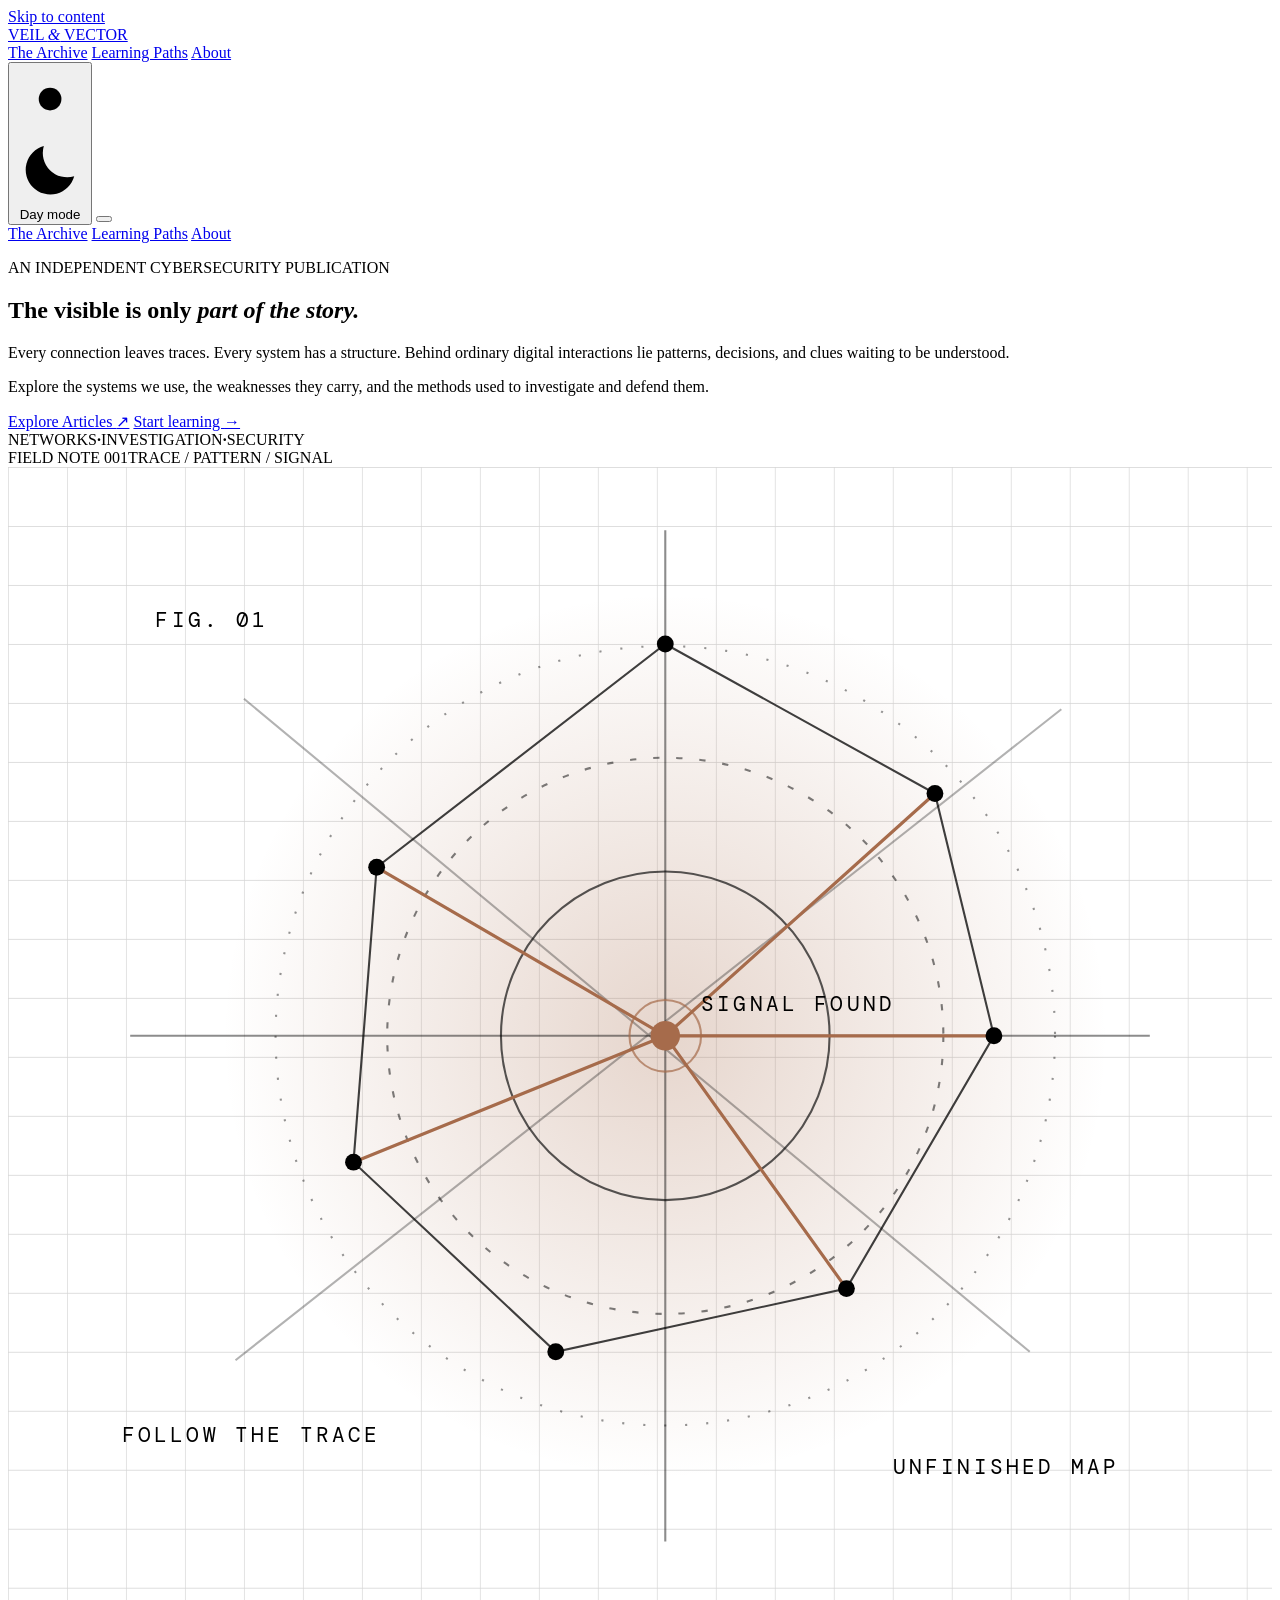
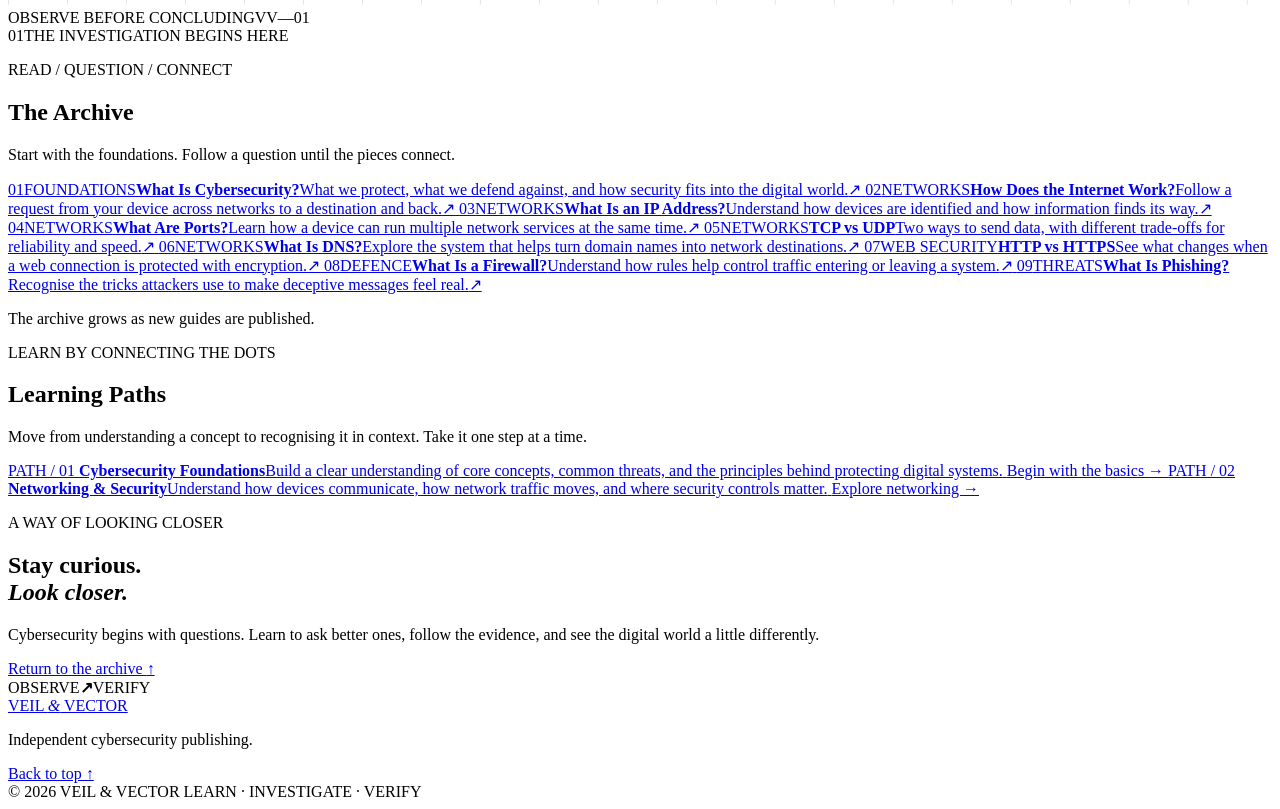
==== index.html @ 51b04af3 "Update index.html" ====
<!DOCTYPE html>
<html lang="en" data-theme="night">
<head>
  <meta charset="UTF-8">
  <meta name="viewport" content="width=device-width, initial-scale=1">
  <meta name="google-site-verification" content="VnwtGO-2ifBd8pe6FTS__7HRQ8ZHNiSAUOtihjeQenG">
  <title>VEIL &amp; VECTOR — Cybersecurity, Follow the Evidence</title>
  <meta name="description" content="Explore cybersecurity through clear guides, practical thinking, network fundamentals, digital investigation, and defensive security.">
  <meta name="theme-color" content="#171614">
  <meta property="og:title" content="VEIL &amp; VECTOR — Cybersecurity, Follow the Evidence">
  <meta property="og:description" content="Understand the systems we use, the weaknesses they carry, and the methods used to investigate and defend them.">
  <meta property="og:type" content="website">
  <meta property="og:url" content="https://veilvector.github.io/">
  <link rel="canonical" href="https://veilvector.github.io/">
  <link rel="preconnect" href="https://fonts.googleapis.com">
  <link rel="preconnect" href="https://fonts.gstatic.com" crossorigin>
  <link href="https://fonts.googleapis.com/css2?family=DM+Mono:wght@400;500&family=DM+Sans:wght@400;500;600;700&family=Playfair+Display:ital,wght@0,500;0,600;0,700;1,500;1,600&display=swap" rel="stylesheet">
  <link rel="stylesheet" href="style.css">
  <script>
    (() => {
      try {
        const saved = localStorage.getItem("vv-theme");
        if (saved === "day" || saved === "night") {
          document.documentElement.dataset.theme = saved;
        }
      } catch (_) {}
    })();
  </script>
</head>
<body>
  <a class="skip-link" href="#main">Skip to content</a>

  <header class="site-header">
    <div class="wrap nav-wrap">
      <a class="wordmark" href="index.html" aria-label="Veil and Vector home">
        <span>VEIL <i>&amp;</i> VECTOR</span>
      </a>

      <nav class="desktop-nav" aria-label="Main navigation">
        <a href="#archive">The Archive</a>
        <a href="#paths">Learning Paths</a>
        <a href="#about">About</a>
      </nav>

      <div class="nav-actions">
        <button class="theme-toggle" id="theme-toggle" type="button" aria-label="Switch to day mode">
          <svg class="sun-icon" viewBox="0 0 24 24" aria-hidden="true"><circle cx="12" cy="12" r="4"></circle><path d="M12 2v2m0 16v2M4.93 4.93l1.42 1.42m11.3 11.3 1.42 1.42M2 12h2m16 0h2M4.93 19.07l1.42-1.42m11.3-11.3 1.42-1.42"></path></svg>
          <svg class="moon-icon" viewBox="0 0 24 24" aria-hidden="true"><path d="M20.5 14.2A8.6 8.6 0 0 1 9.8 3.5 8.7 8.7 0 1 0 20.5 14.2Z"></path></svg>
          <span id="theme-label">Day mode</span>
        </button>
        <button class="menu-toggle" id="menu-toggle" type="button" aria-expanded="false" aria-controls="mobile-nav" aria-label="Open navigation">
          <span></span><span></span>
        </button>
      </div>
    </div>
    <nav class="mobile-nav" id="mobile-nav" aria-label="Mobile navigation">
      <a href="#archive">The Archive</a>
      <a href="#paths">Learning Paths</a>
      <a href="#about">About</a>
    </nav>
  </header>

  <main id="main">
    <section class="hero">
      <div class="wrap hero-grid">
        <div class="hero-copy">
          <p class="eyebrow"><span class="eyebrow-line"></span> AN INDEPENDENT CYBERSECURITY PUBLICATION</p>
          <h1>The visible is only <em>part of the story.</em></h1>
          <p class="hero-description">Every connection leaves traces. Every system has a structure. Behind ordinary digital interactions lie patterns, decisions, and clues waiting to be understood.</p>
          <p class="hero-description second">Explore the systems we use, the weaknesses they carry, and the methods used to investigate and defend them.</p>
          <div class="hero-actions">
            <a class="button button-primary" href="#archive">Explore Articles <span aria-hidden="true">↗</span></a>
            <a class="text-link" href="#paths">Start learning <span aria-hidden="true">→</span></a>
          </div>
          <div class="hero-meta"><span>NETWORKS</span><b>·</b><span>INVESTIGATION</span><b>·</b><span>SECURITY</span></div>
        </div>

        <div class="hero-art" aria-label="Original abstract illustration of intersecting paths and a hidden signal" role="img">
          <div class="art-topline"><span>FIELD NOTE 001</span><span>TRACE / PATTERN / SIGNAL</span></div>
          <svg class="signal-art" viewBox="0 0 600 540" xmlns="http://www.w3.org/2000/svg" aria-hidden="true">
            <defs>
              <pattern id="grid" width="28" height="28" patternUnits="userSpaceOnUse">
                <path d="M28 0H0V28" fill="none" stroke="currentColor" stroke-width=".6" opacity=".17"/>
              </pattern>
              <radialGradient id="glow">
                <stop offset="0" stop-color="#a66b4b" stop-opacity=".28"/>
                <stop offset="1" stop-color="#a66b4b" stop-opacity="0"/>
              </radialGradient>
            </defs>
            <rect width="600" height="540" fill="url(#grid)"/>
            <circle cx="312" cy="270" r="210" fill="url(#glow)"/>
            <g fill="none" stroke="currentColor" stroke-width="1">
              <circle cx="312" cy="270" r="78" opacity=".65"/>
              <circle cx="312" cy="270" r="132" stroke-dasharray="3 8" opacity=".5"/>
              <circle cx="312" cy="270" r="185" stroke-dasharray="1 9" opacity=".42"/>
              <path d="M58 270H542M312 30V510" opacity=".45"/>
              <path d="M112 110L485 420M108 424L500 115" opacity=".3"/>
              <path d="M312 84L440 155L468 270L398 390L260 420L164 330L175 190Z" opacity=".75"/>
              <path d="M175 190L312 270L440 155M312 270L398 390M312 270L164 330M312 270L468 270" stroke="#a66b4b" stroke-width="1.5"/>
            </g>
            <g fill="currentColor">
              <circle cx="312" cy="84" r="4"/><circle cx="440" cy="155" r="4"/>
              <circle cx="468" cy="270" r="4"/><circle cx="398" cy="390" r="4"/>
              <circle cx="260" cy="420" r="4"/><circle cx="164" cy="330" r="4"/>
              <circle cx="175" cy="190" r="4"/>
            </g>
            <circle cx="312" cy="270" r="7" fill="#a66b4b"/>
            <circle cx="312" cy="270" r="17" fill="none" stroke="#a66b4b" opacity=".7"/>
            <g class="art-labels" fill="currentColor" font-family="DM Mono, monospace" font-size="10" letter-spacing="1.5">
              <text x="329" y="258">SIGNAL FOUND</text>
              <text x="70" y="76">FIG. 01</text>
              <text x="420" y="478">UNFINISHED MAP</text>
              <text x="54" y="463">FOLLOW THE TRACE</text>
            </g>
          </svg>
          <div class="art-bottomline"><span>OBSERVE BEFORE CONCLUDING</span><span>VV—01</span></div>
        </div>
      </div>
      <div class="hero-rule wrap"><span>01</span><span></span><span>THE INVESTIGATION BEGINS HERE</span></div>
    </section>

    <section class="archive section" id="archive">
      <div class="wrap">
        <div class="section-heading">
          <div>
            <p class="eyebrow"><span class="eyebrow-line"></span> READ / QUESTION / CONNECT</p>
            <h2>The Archive</h2>
          </div>
          <p class="section-intro">Start with the foundations. Follow a question until the pieces connect.</p>
        </div>

        <div class="archive-list">
          <a class="archive-row" href="articles/what-is-cybersecurity.html">
            <span class="article-number">01</span><span class="article-copy"><span class="article-category">FOUNDATIONS</span><strong>What Is Cybersecurity?</strong><span class="article-description">What we protect, what we defend against, and how security fits into the digital world.</span></span><span class="row-arrow" aria-hidden="true">↗</span>
          </a>
          <a class="archive-row" href="articles/how-does-the-internet-work.html">
            <span class="article-number">02</span><span class="article-copy"><span class="article-category">NETWORKS</span><strong>How Does the Internet Work?</strong><span class="article-description">Follow a request from your device across networks to a destination and back.</span></span><span class="row-arrow" aria-hidden="true">↗</span>
          </a>
          <a class="archive-row" href="articles/what-is-an-ip-address.html">
            <span class="article-number">03</span><span class="article-copy"><span class="article-category">NETWORKS</span><strong>What Is an IP Address?</strong><span class="article-description">Understand how devices are identified and how information finds its way.</span></span><span class="row-arrow" aria-hidden="true">↗</span>
          </a>
          <a class="archive-row" href="articles/what-are-ports.html">
            <span class="article-number">04</span><span class="article-copy"><span class="article-category">NETWORKS</span><strong>What Are Ports?</strong><span class="article-description">Learn how a device can run multiple network services at the same time.</span></span><span class="row-arrow" aria-hidden="true">↗</span>
          </a>
          <a class="archive-row" href="articles/tcp-vs-udp.html">
            <span class="article-number">05</span><span class="article-copy"><span class="article-category">NETWORKS</span><strong>TCP vs UDP</strong><span class="article-description">Two ways to send data, with different trade-offs for reliability and speed.</span></span><span class="row-arrow" aria-hidden="true">↗</span>
          </a>
          <a class="archive-row" href="articles/what-is-dns.html">
            <span class="article-number">06</span><span class="article-copy"><span class="article-category">NETWORKS</span><strong>What Is DNS?</strong><span class="article-description">Explore the system that helps turn domain names into network destinations.</span></span><span class="row-arrow" aria-hidden="true">↗</span>
          </a>
          <a class="archive-row" href="articles/http-vs-https.html">
            <span class="article-number">07</span><span class="article-copy"><span class="article-category">WEB SECURITY</span><strong>HTTP vs HTTPS</strong><span class="article-description">See what changes when a web connection is protected with encryption.</span></span><span class="row-arrow" aria-hidden="true">↗</span>
          </a>
          <a class="archive-row" href="articles/what-is-a-firewall.html">
            <span class="article-number">08</span><span class="article-copy"><span class="article-category">DEFENCE</span><strong>What Is a Firewall?</strong><span class="article-description">Understand how rules help control traffic entering or leaving a system.</span></span><span class="row-arrow" aria-hidden="true">↗</span>
          </a>
          <a class="archive-row" href="articles/what-is-phishing.html">
            <span class="article-number">09</span><span class="article-copy"><span class="article-category">THREATS</span><strong>What Is Phishing?</strong><span class="article-description">Recognise the tricks attackers use to make deceptive messages feel real.</span></span><span class="row-arrow" aria-hidden="true">↗</span>
          </a>
        </div>
        <p class="archive-note">The archive grows as new guides are published.</p>
      </div>
    </section>

    <section class="paths section" id="paths">
      <div class="wrap">
        <div class="section-heading paths-heading">
          <div>
            <p class="eyebrow"><span class="eyebrow-line"></span> LEARN BY CONNECTING THE DOTS</p>
            <h2>Learning Paths</h2>
          </div>
          <p class="section-intro">Move from understanding a concept to recognising it in context. Take it one step at a time.</p>
        </div>

        <div class="path-list">
          <a class="path-row" href="articles/what-is-cybersecurity.html">
            <span class="path-index">PATH / 01</span>
            <span class="path-main"><strong>Cybersecurity Foundations</strong><span>Build a clear understanding of core concepts, common threats, and the principles behind protecting digital systems.</span></span>
            <span class="path-cta">Begin with the basics <b aria-hidden="true">→</b></span>
          </a>
          <a class="path-row" href="articles/how-does-the-internet-work.html">
            <span class="path-index">PATH / 02</span>
            <span class="path-main"><strong>Networking &amp; Security</strong><span>Understand how devices communicate, how network traffic moves, and where security controls matter.</span></span>
            <span class="path-cta">Explore networking <b aria-hidden="true">→</b></span>
          </a>
        </div>
      </div>
    </section>

    <section class="manifesto section" id="about">
      <div class="wrap manifesto-grid">
        <p class="eyebrow"><span class="eyebrow-line"></span> A WAY OF LOOKING CLOSER</p>
        <div>
          <h2>Stay curious.<br><em>Look closer.</em></h2>
          <p>Cybersecurity begins with questions. Learn to ask better ones, follow the evidence, and see the digital world a little differently.</p>
          <a class="text-link" href="#archive">Return to the archive <span aria-hidden="true">↑</span></a>
        </div>
        <div class="manifesto-stamp" aria-hidden="true"><span>OBSERVE</span><b>↗</b><span>VERIFY</span></div>
      </div>
    </section>
  </main>

  <footer class="site-footer">
    <div class="wrap footer-top">
      <a class="wordmark footer-wordmark" href="index.html"><span>VEIL <i>&amp;</i> VECTOR</span></a>
      <p>Independent cybersecurity publishing.</p>
      <a class="back-top" href="#main">Back to top ↑</a>
    </div>
    <div class="wrap footer-bottom">
      <span>© <span id="year">2026</span> VEIL &amp; VECTOR</span>
      <span>LEARN · INVESTIGATE · VERIFY</span>
    </div>
  </footer>

  <script>
    const root = document.documentElement;
    const themeToggle = document.getElementById("theme-toggle");
    const themeLabel = document.getElementById("theme-label");

    function applyTheme(theme) {
      root.dataset.theme = theme;
      const isNight = theme === "night";
      themeLabel.textContent = isNight ? "Day mode" : "Night mode";
      themeToggle.setAttribute("aria-label", isNight ? "Switch to day mode" : "Switch to night mode");
      document.querySelector('meta[name="theme-color"]').setAttribute("content", isNight ? "#171614" : "#eee6d5");
      try { localStorage.setItem("vv-theme", theme); } catch (_) {}
    }

    applyTheme(root.dataset.theme === "day" ? "day" : "night");
    themeToggle.addEventListener("click", () => {
      applyTheme(root.dataset.theme === "night" ? "day" : "night");
    });

    const menuToggle = document.getElementById("menu-toggle");
    const mobileNav = document.getElementById("mobile-nav");
    menuToggle.addEventListener("click", () => {
      const open = menuToggle.getAttribute("aria-expanded") !== "true";
      menuToggle.setAttribute("aria-expanded", String(open));
      menuToggle.setAttribute("aria-label", open ? "Close navigation" : "Open navigation");
      mobileNav.classList.toggle("is-open", open);
    });
    mobileNav.querySelectorAll("a").forEach(link => {
      link.addEventListener("click", () => {
        menuToggle.setAttribute("aria-expanded", "false");
        menuToggle.setAttribute("aria-label", "Open navigation");
        mobileNav.classList.remove("is-open");
      });
    });
    document.getElementById("year").textContent = new Date().getFullYear();
  </script>
</body>
</html>
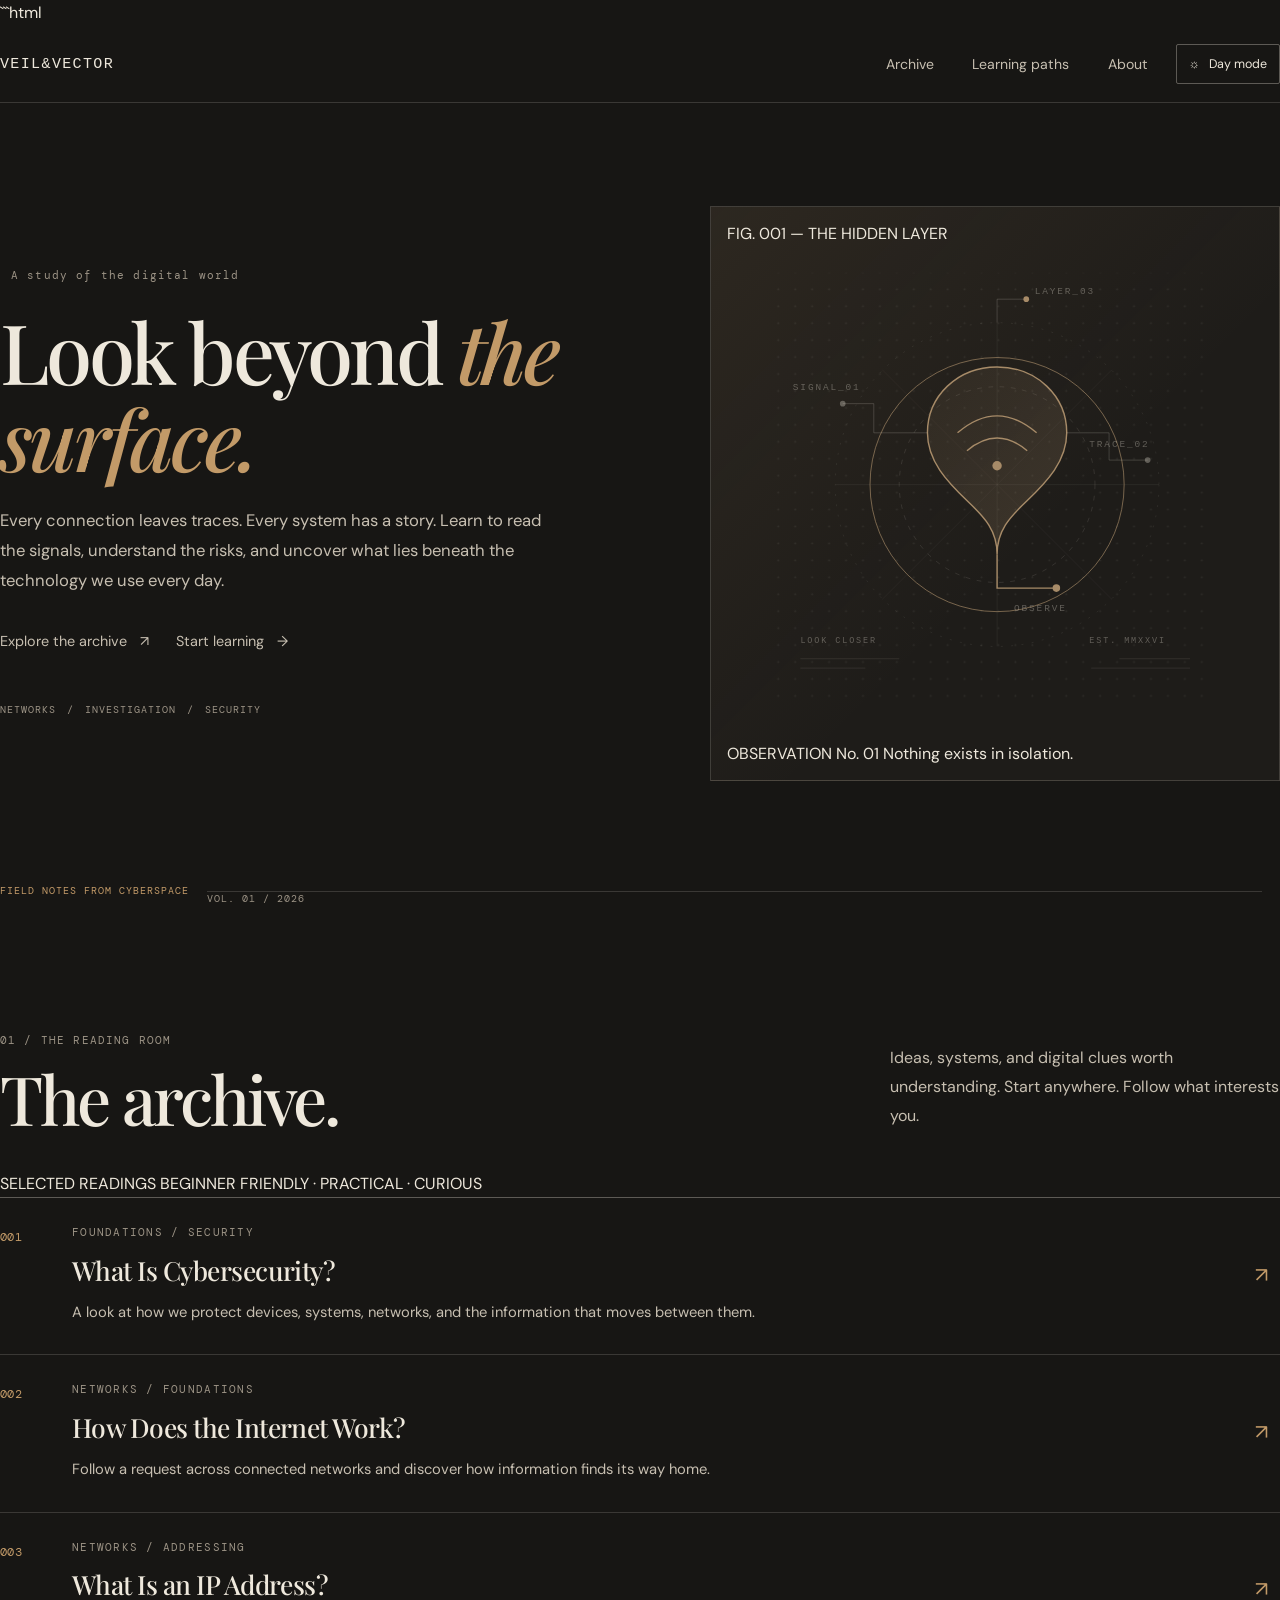
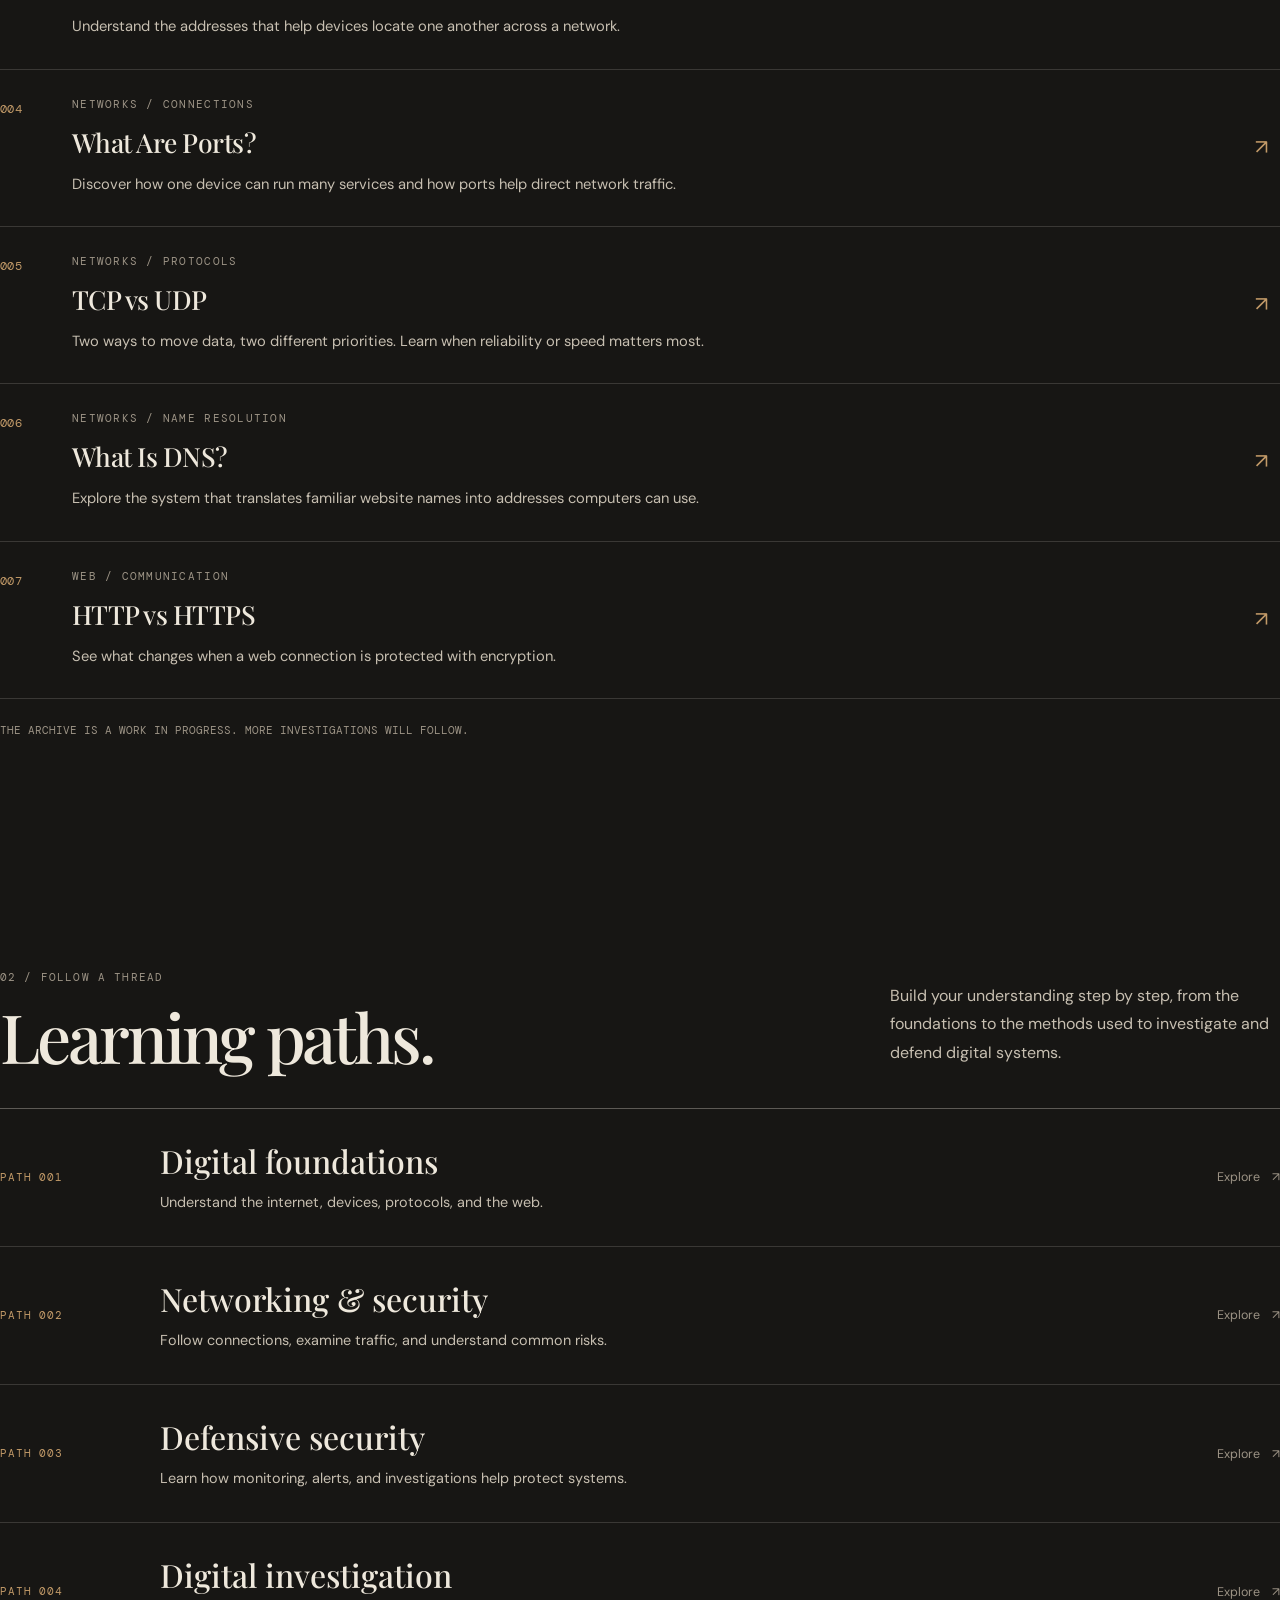
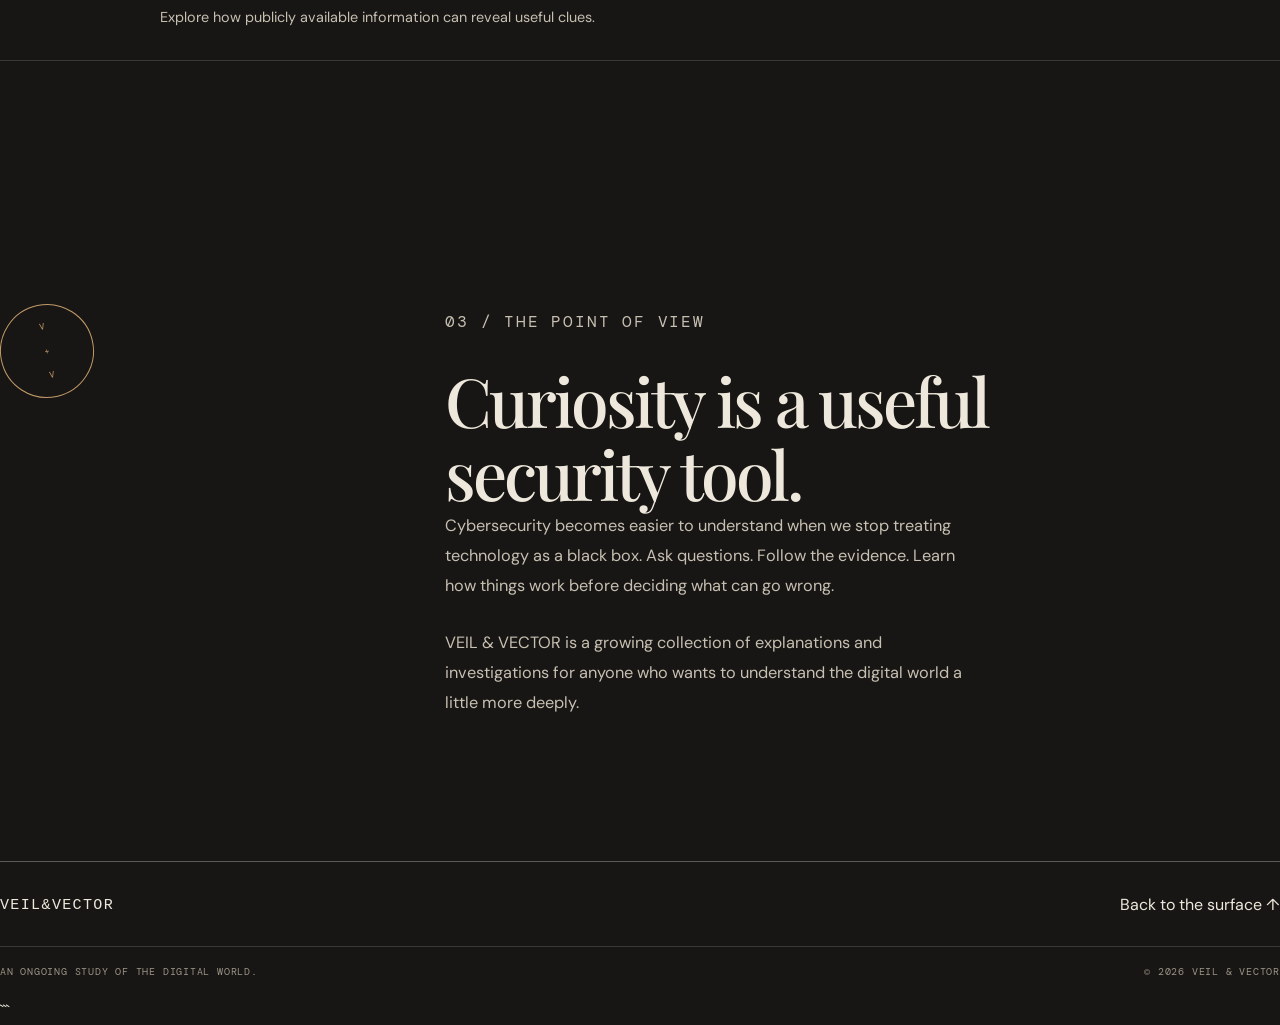
==== commit 0f314c2f: "Update index.html" ====
--- a/index.html
+++ b/index.html
@@ -1,252 +1,458 @@
+```html
 <!DOCTYPE html>
 <html lang="en" data-theme="night">
 <head>
   <meta charset="UTF-8">
-  <meta name="viewport" content="width=device-width, initial-scale=1">
-  <meta name="google-site-verification" content="VnwtGO-2ifBd8pe6FTS__7HRQ8ZHNiSAUOtihjeQenG">
-  <title>VEIL &amp; VECTOR — Cybersecurity, Follow the Evidence</title>
-  <meta name="description" content="Explore cybersecurity through clear guides, practical thinking, network fundamentals, digital investigation, and defensive security.">
+  <meta name="viewport" content="width=device-width, initial-scale=1.0">
+
+  <title>VEIL &amp; VECTOR — Cybersecurity, Beyond the Surface</title>
+  <meta name="description" content="Explore cybersecurity through practical explanations, digital investigations, network security, and the hidden details behind how systems work.">
+  <meta name="robots" content="index, follow">
   <meta name="theme-color" content="#171614">
-  <meta property="og:title" content="VEIL &amp; VECTOR — Cybersecurity, Follow the Evidence">
-  <meta property="og:description" content="Understand the systems we use, the weaknesses they carry, and the methods used to investigate and defend them.">
+
+  <!-- Keep your existing Google Search Console verification value here. -->
+  <!-- <meta name="google-site-verification" content="YOUR_EXISTING_VERIFICATION_CODE"> -->
+
+  <link rel="canonical" href="https://veilvector.github.io/">
+
+  <meta property="og:title" content="VEIL &amp; VECTOR — Look beyond the surface.">
+  <meta property="og:description" content="Explore cybersecurity, investigate digital clues, and understand what happens beneath the surface.">
   <meta property="og:type" content="website">
   <meta property="og:url" content="https://veilvector.github.io/">
-  <link rel="canonical" href="https://veilvector.github.io/">
+
   <link rel="preconnect" href="https://fonts.googleapis.com">
   <link rel="preconnect" href="https://fonts.gstatic.com" crossorigin>
   <link href="https://fonts.googleapis.com/css2?family=DM+Mono:wght@400;500&family=DM+Sans:wght@400;500;600;700&family=Playfair+Display:ital,wght@0,500;0,600;0,700;1,500;1,600&display=swap" rel="stylesheet">
+
   <link rel="stylesheet" href="style.css">
+
   <script>
     (() => {
       try {
-        const saved = localStorage.getItem("vv-theme");
-        if (saved === "day" || saved === "night") {
-          document.documentElement.dataset.theme = saved;
+        const savedTheme = localStorage.getItem("veil-vector-theme");
+        if (savedTheme === "day" || savedTheme === "night") {
+          document.documentElement.dataset.theme = savedTheme;
         }
-      } catch (_) {}
+      } catch (error) {
+        // Keep the default theme if browser storage is unavailable.
+      }
     })();
   </script>
 </head>
+
 <body>
   <a class="skip-link" href="#main">Skip to content</a>
 
   <header class="site-header">
-    <div class="wrap nav-wrap">
-      <a class="wordmark" href="index.html" aria-label="Veil and Vector home">
-        <span>VEIL <i>&amp;</i> VECTOR</span>
+    <div class="nav-wrap">
+      <a class="wordmark" href="/" aria-label="VEIL & VECTOR home">
+        VEIL <span>&amp;</span> VECTOR
       </a>
 
       <nav class="desktop-nav" aria-label="Main navigation">
-        <a href="#archive">The Archive</a>
-        <a href="#paths">Learning Paths</a>
+        <a href="#archive">Archive</a>
+        <a href="#learning-paths">Learning paths</a>
         <a href="#about">About</a>
       </nav>
 
-      <div class="nav-actions">
+      <div class="nav-controls">
         <button class="theme-toggle" id="theme-toggle" type="button" aria-label="Switch to day mode">
-          <svg class="sun-icon" viewBox="0 0 24 24" aria-hidden="true"><circle cx="12" cy="12" r="4"></circle><path d="M12 2v2m0 16v2M4.93 4.93l1.42 1.42m11.3 11.3 1.42 1.42M2 12h2m16 0h2M4.93 19.07l1.42-1.42m11.3-11.3 1.42-1.42"></path></svg>
-          <svg class="moon-icon" viewBox="0 0 24 24" aria-hidden="true"><path d="M20.5 14.2A8.6 8.6 0 0 1 9.8 3.5 8.7 8.7 0 1 0 20.5 14.2Z"></path></svg>
-          <span id="theme-label">Day mode</span>
+          <span class="theme-icon" aria-hidden="true">☼</span>
+          <span class="theme-label">Day mode</span>
         </button>
-        <button class="menu-toggle" id="menu-toggle" type="button" aria-expanded="false" aria-controls="mobile-nav" aria-label="Open navigation">
-          <span></span><span></span>
+
+        <button class="menu-toggle" id="menu-toggle" type="button"
+          aria-expanded="false" aria-controls="mobile-nav" aria-label="Open navigation">
+          <span></span>
+          <span></span>
         </button>
       </div>
     </div>
-    <nav class="mobile-nav" id="mobile-nav" aria-label="Mobile navigation">
-      <a href="#archive">The Archive</a>
-      <a href="#paths">Learning Paths</a>
+
+    <nav class="mobile-nav" id="mobile-nav" aria-label="Mobile navigation" hidden>
+      <a href="#archive">Archive</a>
+      <a href="#learning-paths">Learning paths</a>
       <a href="#about">About</a>
     </nav>
   </header>
 
   <main id="main">
     <section class="hero">
-      <div class="wrap hero-grid">
+      <div class="hero-grid">
         <div class="hero-copy">
-          <p class="eyebrow"><span class="eyebrow-line"></span> AN INDEPENDENT CYBERSECURITY PUBLICATION</p>
-          <h1>The visible is only <em>part of the story.</em></h1>
-          <p class="hero-description">Every connection leaves traces. Every system has a structure. Behind ordinary digital interactions lie patterns, decisions, and clues waiting to be understood.</p>
-          <p class="hero-description second">Explore the systems we use, the weaknesses they carry, and the methods used to investigate and defend them.</p>
+          <p class="eyebrow"><span class="eyebrow-mark"></span> A study of the digital world</p>
+
+          <h1>Look beyond <em>the surface.</em></h1>
+
+          <p class="hero-description">
+            Every connection leaves traces. Every system has a story.
+            Learn to read the signals, understand the risks, and uncover
+            what lies beneath the technology we use every day.
+          </p>
+
           <div class="hero-actions">
-            <a class="button button-primary" href="#archive">Explore Articles <span aria-hidden="true">↗</span></a>
-            <a class="text-link" href="#paths">Start learning <span aria-hidden="true">→</span></a>
+            <a class="text-link" href="#archive">
+              Explore the archive <span aria-hidden="true">↗</span>
+            </a>
+            <a class="text-link text-link-muted" href="#learning-paths">
+              Start learning <span aria-hidden="true">→</span>
+            </a>
           </div>
-          <div class="hero-meta"><span>NETWORKS</span><b>·</b><span>INVESTIGATION</span><b>·</b><span>SECURITY</span></div>
-        </div>
-
-        <div class="hero-art" aria-label="Original abstract illustration of intersecting paths and a hidden signal" role="img">
-          <div class="art-topline"><span>FIELD NOTE 001</span><span>TRACE / PATTERN / SIGNAL</span></div>
-          <svg class="signal-art" viewBox="0 0 600 540" xmlns="http://www.w3.org/2000/svg" aria-hidden="true">
+
+          <div class="hero-meta">
+            <span>NETWORKS</span>
+            <span class="meta-divider">/</span>
+            <span>INVESTIGATION</span>
+            <span class="meta-divider">/</span>
+            <span>SECURITY</span>
+          </div>
+        </div>
+
+        <div class="hero-art" aria-hidden="true">
+          <div class="art-index">FIG. 001 — THE HIDDEN LAYER</div>
+
+          <svg class="signal-art" viewBox="0 0 500 510" fill="none"
+            xmlns="http://www.w3.org/2000/svg">
             <defs>
-              <pattern id="grid" width="28" height="28" patternUnits="userSpaceOnUse">
-                <path d="M28 0H0V28" fill="none" stroke="currentColor" stroke-width=".6" opacity=".17"/>
+              <pattern id="dot-grid" width="18" height="18" patternUnits="userSpaceOnUse">
+                <circle cx="1.5" cy="1.5" r="1" fill="currentColor" opacity=".24"/>
               </pattern>
-              <radialGradient id="glow">
-                <stop offset="0" stop-color="#a66b4b" stop-opacity=".28"/>
-                <stop offset="1" stop-color="#a66b4b" stop-opacity="0"/>
-              </radialGradient>
+              <linearGradient id="veil-shade" x1="70" y1="80" x2="410" y2="420"
+                gradientUnits="userSpaceOnUse">
+                <stop stop-color="#A78B68" stop-opacity=".04"/>
+                <stop offset="1" stop-color="#A78B68" stop-opacity=".3"/>
+              </linearGradient>
             </defs>
-            <rect width="600" height="540" fill="url(#grid)"/>
-            <circle cx="312" cy="270" r="210" fill="url(#glow)"/>
-            <g fill="none" stroke="currentColor" stroke-width="1">
-              <circle cx="312" cy="270" r="78" opacity=".65"/>
-              <circle cx="312" cy="270" r="132" stroke-dasharray="3 8" opacity=".5"/>
-              <circle cx="312" cy="270" r="185" stroke-dasharray="1 9" opacity=".42"/>
-              <path d="M58 270H542M312 30V510" opacity=".45"/>
-              <path d="M112 110L485 420M108 424L500 115" opacity=".3"/>
-              <path d="M312 84L440 155L468 270L398 390L260 420L164 330L175 190Z" opacity=".75"/>
-              <path d="M175 190L312 270L440 155M312 270L398 390M312 270L164 330M312 270L468 270" stroke="#a66b4b" stroke-width="1.5"/>
-            </g>
-            <g fill="currentColor">
-              <circle cx="312" cy="84" r="4"/><circle cx="440" cy="155" r="4"/>
-              <circle cx="468" cy="270" r="4"/><circle cx="398" cy="390" r="4"/>
-              <circle cx="260" cy="420" r="4"/><circle cx="164" cy="330" r="4"/>
-              <circle cx="175" cy="190" r="4"/>
-            </g>
-            <circle cx="312" cy="270" r="7" fill="#a66b4b"/>
-            <circle cx="312" cy="270" r="17" fill="none" stroke="#a66b4b" opacity=".7"/>
-            <g class="art-labels" fill="currentColor" font-family="DM Mono, monospace" font-size="10" letter-spacing="1.5">
-              <text x="329" y="258">SIGNAL FOUND</text>
-              <text x="70" y="76">FIG. 01</text>
-              <text x="420" y="478">UNFINISHED MAP</text>
-              <text x="54" y="463">FOLLOW THE TRACE</text>
-            </g>
+
+            <rect x="15" y="20" width="470" height="465" fill="url(#dot-grid)"/>
+
+            <circle cx="252" cy="245" r="172" stroke="currentColor"
+              stroke-opacity=".25" stroke-dasharray="2 9"/>
+            <circle cx="252" cy="245" r="135" stroke="#A78B68"
+              stroke-opacity=".7" stroke-width="1"/>
+            <circle cx="252" cy="245" r="104" stroke="currentColor"
+              stroke-opacity=".35" stroke-dasharray="5 7"/>
+
+            <path d="M252 73 L252 417 M80 245 L424 245"
+              stroke="currentColor" stroke-opacity=".2"/>
+            <path d="M130 123 L374 367 M374 123 L130 367"
+              stroke="currentColor" stroke-opacity=".13"/>
+
+            <path d="M252 120
+              C294 120 326 151 326 190
+              C326 220 305 242 283 263
+              C265 280 252 294 252 319
+              C252 294 239 280 221 263
+              C199 242 178 220 178 190
+              C178 151 210 120 252 120Z"
+              fill="url(#veil-shade)" stroke="#A78B68" stroke-width="1.5"/>
+
+            <path d="M210 190 Q252 154 294 190"
+              stroke="#A78B68" stroke-width="1.5"/>
+            <path d="M220 209 Q252 182 284 209"
+              stroke="#A78B68" stroke-width="1.5"/>
+            <circle cx="252" cy="225" r="5" fill="#A78B68"/>
+
+            <path d="M252 319 L252 355 L315 355"
+              stroke="#A78B68" stroke-width="1.5"/>
+            <circle cx="315" cy="355" r="4" fill="#A78B68"/>
+
+            <path d="M178 190 L121 190 L121 159 L88 159"
+              stroke="currentColor" stroke-opacity=".6"/>
+            <circle cx="88" cy="159" r="3" fill="currentColor"/>
+
+            <path d="M326 190 L371 190 L371 219 L412 219"
+              stroke="currentColor" stroke-opacity=".6"/>
+            <circle cx="412" cy="219" r="3" fill="currentColor"/>
+
+            <path d="M252 73 L252 48 L283 48"
+              stroke="currentColor" stroke-opacity=".6"/>
+            <circle cx="283" cy="48" r="3" fill="#A78B68"/>
+
+            <text x="35" y="145" fill="currentColor" font-size="10"
+              font-family="monospace" letter-spacing="2">SIGNAL_01</text>
+            <text x="350" y="205" fill="currentColor" font-size="10"
+              font-family="monospace" letter-spacing="2">TRACE_02</text>
+            <text x="292" y="43" fill="currentColor" font-size="10"
+              font-family="monospace" letter-spacing="2">LAYER_03</text>
+            <text x="270" y="379" fill="currentColor" font-size="10"
+              font-family="monospace" letter-spacing="2">OBSERVE</text>
+
+            <path d="M43 430 H148 M43 440 H112 M352 440 H457 M382 430 H457"
+              stroke="currentColor" stroke-opacity=".3"/>
+            <text x="43" y="413" fill="currentColor" font-size="9"
+              font-family="monospace" letter-spacing="2">LOOK CLOSER</text>
+            <text x="350" y="413" fill="currentColor" font-size="9"
+              font-family="monospace" letter-spacing="2">EST. MMXXVI</text>
           </svg>
-          <div class="art-bottomline"><span>OBSERVE BEFORE CONCLUDING</span><span>VV—01</span></div>
-        </div>
-      </div>
-      <div class="hero-rule wrap"><span>01</span><span></span><span>THE INVESTIGATION BEGINS HERE</span></div>
+
+          <div class="art-caption">
+            <span>OBSERVATION No. 01</span>
+            <span>Nothing exists in isolation.</span>
+          </div>
+        </div>
+      </div>
+
+      <div class="hero-rule">
+        <span>FIELD NOTES FROM CYBERSPACE</span>
+        <span>VOL. 01 / 2026</span>
+      </div>
     </section>
 
-    <section class="archive section" id="archive">
-      <div class="wrap">
-        <div class="section-heading">
-          <div>
-            <p class="eyebrow"><span class="eyebrow-line"></span> READ / QUESTION / CONNECT</p>
-            <h2>The Archive</h2>
-          </div>
-          <p class="section-intro">Start with the foundations. Follow a question until the pieces connect.</p>
-        </div>
-
-        <div class="archive-list">
-          <a class="archive-row" href="articles/what-is-cybersecurity.html">
-            <span class="article-number">01</span><span class="article-copy"><span class="article-category">FOUNDATIONS</span><strong>What Is Cybersecurity?</strong><span class="article-description">What we protect, what we defend against, and how security fits into the digital world.</span></span><span class="row-arrow" aria-hidden="true">↗</span>
-          </a>
-          <a class="archive-row" href="articles/how-does-the-internet-work.html">
-            <span class="article-number">02</span><span class="article-copy"><span class="article-category">NETWORKS</span><strong>How Does the Internet Work?</strong><span class="article-description">Follow a request from your device across networks to a destination and back.</span></span><span class="row-arrow" aria-hidden="true">↗</span>
-          </a>
-          <a class="archive-row" href="articles/what-is-an-ip-address.html">
-            <span class="article-number">03</span><span class="article-copy"><span class="article-category">NETWORKS</span><strong>What Is an IP Address?</strong><span class="article-description">Understand how devices are identified and how information finds its way.</span></span><span class="row-arrow" aria-hidden="true">↗</span>
-          </a>
-          <a class="archive-row" href="articles/what-are-ports.html">
-            <span class="article-number">04</span><span class="article-copy"><span class="article-category">NETWORKS</span><strong>What Are Ports?</strong><span class="article-description">Learn how a device can run multiple network services at the same time.</span></span><span class="row-arrow" aria-hidden="true">↗</span>
-          </a>
-          <a class="archive-row" href="articles/tcp-vs-udp.html">
-            <span class="article-number">05</span><span class="article-copy"><span class="article-category">NETWORKS</span><strong>TCP vs UDP</strong><span class="article-description">Two ways to send data, with different trade-offs for reliability and speed.</span></span><span class="row-arrow" aria-hidden="true">↗</span>
-          </a>
-          <a class="archive-row" href="articles/what-is-dns.html">
-            <span class="article-number">06</span><span class="article-copy"><span class="article-category">NETWORKS</span><strong>What Is DNS?</strong><span class="article-description">Explore the system that helps turn domain names into network destinations.</span></span><span class="row-arrow" aria-hidden="true">↗</span>
-          </a>
-          <a class="archive-row" href="articles/http-vs-https.html">
-            <span class="article-number">07</span><span class="article-copy"><span class="article-category">WEB SECURITY</span><strong>HTTP vs HTTPS</strong><span class="article-description">See what changes when a web connection is protected with encryption.</span></span><span class="row-arrow" aria-hidden="true">↗</span>
-          </a>
-          <a class="archive-row" href="articles/what-is-a-firewall.html">
-            <span class="article-number">08</span><span class="article-copy"><span class="article-category">DEFENCE</span><strong>What Is a Firewall?</strong><span class="article-description">Understand how rules help control traffic entering or leaving a system.</span></span><span class="row-arrow" aria-hidden="true">↗</span>
-          </a>
-          <a class="archive-row" href="articles/what-is-phishing.html">
-            <span class="article-number">09</span><span class="article-copy"><span class="article-category">THREATS</span><strong>What Is Phishing?</strong><span class="article-description">Recognise the tricks attackers use to make deceptive messages feel real.</span></span><span class="row-arrow" aria-hidden="true">↗</span>
-          </a>
-        </div>
-        <p class="archive-note">The archive grows as new guides are published.</p>
-      </div>
+    <section class="section archive-section" id="archive">
+      <div class="section-heading">
+        <div>
+          <p class="eyebrow">01 / THE READING ROOM</p>
+          <h2>The archive<span class="heading-period">.</span></h2>
+        </div>
+        <p class="section-intro">
+          Ideas, systems, and digital clues worth understanding.
+          Start anywhere. Follow what interests you.
+        </p>
+      </div>
+
+      <div class="archive-tools">
+        <span>SELECTED READINGS</span>
+        <span>BEGINNER FRIENDLY · PRACTICAL · CURIOUS</span>
+      </div>
+
+      <div class="archive-list">
+        <a class="archive-row" href="/articles/what-is-cybersecurity.html">
+          <span class="article-number">001</span>
+          <span class="article-copy">
+            <span class="article-category">FOUNDATIONS / SECURITY</span>
+            <strong>What Is Cybersecurity?</strong>
+            <span class="article-description">
+              A look at how we protect devices, systems, networks, and the information that moves between them.
+            </span>
+          </span>
+          <span class="row-arrow" aria-hidden="true">↗</span>
+        </a>
+
+        <a class="archive-row" href="/articles/how-does-the-internet-work.html">
+          <span class="article-number">002</span>
+          <span class="article-copy">
+            <span class="article-category">NETWORKS / FOUNDATIONS</span>
+            <strong>How Does the Internet Work?</strong>
+            <span class="article-description">
+              Follow a request across connected networks and discover how information finds its way home.
+            </span>
+          </span>
+          <span class="row-arrow" aria-hidden="true">↗</span>
+        </a>
+
+        <a class="archive-row" href="/articles/what-is-an-ip-address.html">
+          <span class="article-number">003</span>
+          <span class="article-copy">
+            <span class="article-category">NETWORKS / ADDRESSING</span>
+            <strong>What Is an IP Address?</strong>
+            <span class="article-description">
+              Understand the addresses that help devices locate one another across a network.
+            </span>
+          </span>
+          <span class="row-arrow" aria-hidden="true">↗</span>
+        </a>
+
+        <a class="archive-row" href="/articles/what-are-ports.html">
+          <span class="article-number">004</span>
+          <span class="article-copy">
+            <span class="article-category">NETWORKS / CONNECTIONS</span>
+            <strong>What Are Ports?</strong>
+            <span class="article-description">
+              Discover how one device can run many services and how ports help direct network traffic.
+            </span>
+          </span>
+          <span class="row-arrow" aria-hidden="true">↗</span>
+        </a>
+
+        <a class="archive-row" href="/articles/tcp-vs-udp.html">
+          <span class="article-number">005</span>
+          <span class="article-copy">
+            <span class="article-category">NETWORKS / PROTOCOLS</span>
+            <strong>TCP vs UDP</strong>
+            <span class="article-description">
+              Two ways to move data, two different priorities. Learn when reliability or speed matters most.
+            </span>
+          </span>
+          <span class="row-arrow" aria-hidden="true">↗</span>
+        </a>
+
+        <a class="archive-row" href="/articles/what-is-dns.html">
+          <span class="article-number">006</span>
+          <span class="article-copy">
+            <span class="article-category">NETWORKS / NAME RESOLUTION</span>
+            <strong>What Is DNS?</strong>
+            <span class="article-description">
+              Explore the system that translates familiar website names into addresses computers can use.
+            </span>
+          </span>
+          <span class="row-arrow" aria-hidden="true">↗</span>
+        </a>
+
+        <a class="archive-row" href="/articles/http-vs-https.html">
+          <span class="article-number">007</span>
+          <span class="article-copy">
+            <span class="article-category">WEB / COMMUNICATION</span>
+            <strong>HTTP vs HTTPS</strong>
+            <span class="article-description">
+              See what changes when a web connection is protected with encryption.
+            </span>
+          </span>
+          <span class="row-arrow" aria-hidden="true">↗</span>
+        </a>
+      </div>
+
+      <p class="archive-note">
+        THE ARCHIVE IS A WORK IN PROGRESS. MORE INVESTIGATIONS WILL FOLLOW.
+      </p>
     </section>
 
-    <section class="paths section" id="paths">
-      <div class="wrap">
-        <div class="section-heading paths-heading">
-          <div>
-            <p class="eyebrow"><span class="eyebrow-line"></span> LEARN BY CONNECTING THE DOTS</p>
-            <h2>Learning Paths</h2>
-          </div>
-          <p class="section-intro">Move from understanding a concept to recognising it in context. Take it one step at a time.</p>
-        </div>
-
-        <div class="path-list">
-          <a class="path-row" href="articles/what-is-cybersecurity.html">
-            <span class="path-index">PATH / 01</span>
-            <span class="path-main"><strong>Cybersecurity Foundations</strong><span>Build a clear understanding of core concepts, common threats, and the principles behind protecting digital systems.</span></span>
-            <span class="path-cta">Begin with the basics <b aria-hidden="true">→</b></span>
-          </a>
-          <a class="path-row" href="articles/how-does-the-internet-work.html">
-            <span class="path-index">PATH / 02</span>
-            <span class="path-main"><strong>Networking &amp; Security</strong><span>Understand how devices communicate, how network traffic moves, and where security controls matter.</span></span>
-            <span class="path-cta">Explore networking <b aria-hidden="true">→</b></span>
-          </a>
-        </div>
+    <section class="section paths-section" id="learning-paths">
+      <div class="section-heading">
+        <div>
+          <p class="eyebrow">02 / FOLLOW A THREAD</p>
+          <h2>Learning paths<span class="heading-period">.</span></h2>
+        </div>
+        <p class="section-intro">
+          Build your understanding step by step, from the foundations
+          to the methods used to investigate and defend digital systems.
+        </p>
+      </div>
+
+      <div class="path-list">
+        <a class="path-row" href="#archive">
+          <span class="path-index">PATH 001</span>
+          <span class="path-main">
+            <strong>Digital foundations</strong>
+            <span>Understand the internet, devices, protocols, and the web.</span>
+          </span>
+          <span class="path-cta">Explore <span aria-hidden="true">↗</span></span>
+        </a>
+
+        <a class="path-row" href="#archive">
+          <span class="path-index">PATH 002</span>
+          <span class="path-main">
+            <strong>Networking &amp; security</strong>
+            <span>Follow connections, examine traffic, and understand common risks.</span>
+          </span>
+          <span class="path-cta">Explore <span aria-hidden="true">↗</span></span>
+        </a>
+
+        <a class="path-row" href="#archive">
+          <span class="path-index">PATH 003</span>
+          <span class="path-main">
+            <strong>Defensive security</strong>
+            <span>Learn how monitoring, alerts, and investigations help protect systems.</span>
+          </span>
+          <span class="path-cta">Explore <span aria-hidden="true">↗</span></span>
+        </a>
+
+        <a class="path-row" href="/articles/what-is-osint.html">
+          <span class="path-index">PATH 004</span>
+          <span class="path-main">
+            <strong>Digital investigation</strong>
+            <span>Explore how publicly available information can reveal useful clues.</span>
+          </span>
+          <span class="path-cta">Explore <span aria-hidden="true">↗</span></span>
+        </a>
       </div>
     </section>
 
-    <section class="manifesto section" id="about">
-      <div class="wrap manifesto-grid">
-        <p class="eyebrow"><span class="eyebrow-line"></span> A WAY OF LOOKING CLOSER</p>
-        <div>
-          <h2>Stay curious.<br><em>Look closer.</em></h2>
-          <p>Cybersecurity begins with questions. Learn to ask better ones, follow the evidence, and see the digital world a little differently.</p>
-          <a class="text-link" href="#archive">Return to the archive <span aria-hidden="true">↑</span></a>
-        </div>
-        <div class="manifesto-stamp" aria-hidden="true"><span>OBSERVE</span><b>↗</b><span>VERIFY</span></div>
+    <section class="section manifesto-section" id="about">
+      <div class="manifesto-grid">
+        <div class="manifesto-stamp" aria-hidden="true">
+          <span>V</span>
+          <span class="stamp-cross">+</span>
+          <span>V</span>
+        </div>
+
+        <div class="manifesto-copy">
+          <p class="eyebrow">03 / THE POINT OF VIEW</p>
+          <h2>Curiosity is a useful security tool.</h2>
+          <p>
+            Cybersecurity becomes easier to understand when we stop treating
+            technology as a black box. Ask questions. Follow the evidence.
+            Learn how things work before deciding what can go wrong.
+          </p>
+          <p>
+            VEIL &amp; VECTOR is a growing collection of explanations and
+            investigations for anyone who wants to understand the digital
+            world a little more deeply.
+          </p>
+        </div>
       </div>
     </section>
   </main>
 
   <footer class="site-footer">
-    <div class="wrap footer-top">
-      <a class="wordmark footer-wordmark" href="index.html"><span>VEIL <i>&amp;</i> VECTOR</span></a>
-      <p>Independent cybersecurity publishing.</p>
-      <a class="back-top" href="#main">Back to top ↑</a>
+    <div class="footer-top">
+      <a class="wordmark footer-wordmark" href="/" aria-label="VEIL & VECTOR home">
+        VEIL <span>&amp;</span> VECTOR
+      </a>
+      <a class="back-to-top" href="#main">Back to the surface ↑</a>
     </div>
-    <div class="wrap footer-bottom">
-      <span>© <span id="year">2026</span> VEIL &amp; VECTOR</span>
-      <span>LEARN · INVESTIGATE · VERIFY</span>
+
+    <div class="footer-bottom">
+      <span>AN ONGOING STUDY OF THE DIGITAL WORLD.</span>
+      <span>© <span id="current-year">2026</span> VEIL &amp; VECTOR</span>
     </div>
   </footer>
 
   <script>
     const root = document.documentElement;
     const themeToggle = document.getElementById("theme-toggle");
-    const themeLabel = document.getElementById("theme-label");
-
-    function applyTheme(theme) {
-      root.dataset.theme = theme;
-      const isNight = theme === "night";
-      themeLabel.textContent = isNight ? "Day mode" : "Night mode";
-      themeToggle.setAttribute("aria-label", isNight ? "Switch to day mode" : "Switch to night mode");
-      document.querySelector('meta[name="theme-color"]').setAttribute("content", isNight ? "#171614" : "#eee6d5");
-      try { localStorage.setItem("vv-theme", theme); } catch (_) {}
+    const themeLabel = themeToggle.querySelector(".theme-label");
+    const themeIcon = themeToggle.querySelector(".theme-icon");
+
+    function updateThemeButton() {
+      const isDay = root.dataset.theme === "day";
+      themeLabel.textContent = isDay ? "Night mode" : "Day mode";
+      themeIcon.textContent = isDay ? "☾" : "☼";
+      themeToggle.setAttribute(
+        "aria-label",
+        isDay ? "Switch to night mode" : "Switch to day mode"
+      );
     }
 
-    applyTheme(root.dataset.theme === "day" ? "day" : "night");
     themeToggle.addEventListener("click", () => {
-      applyTheme(root.dataset.theme === "night" ? "day" : "night");
+      const nextTheme = root.dataset.theme === "day" ? "night" : "day";
+      root.dataset.theme = nextTheme;
+
+      try {
+        localStorage.setItem("veil-vector-theme", nextTheme);
+      } catch (error) {
+        // Theme still changes for this page view if storage is unavailable.
+      }
+
+      updateThemeButton();
     });
 
     const menuToggle = document.getElementById("menu-toggle");
     const mobileNav = document.getElementById("mobile-nav");
+
     menuToggle.addEventListener("click", () => {
-      const open = menuToggle.getAttribute("aria-expanded") !== "true";
-      menuToggle.setAttribute("aria-expanded", String(open));
-      menuToggle.setAttribute("aria-label", open ? "Close navigation" : "Open navigation");
-      mobileNav.classList.toggle("is-open", open);
+      const isExpanded = menuToggle.getAttribute("aria-expanded") === "true";
+      menuToggle.setAttribute("aria-expanded", String(!isExpanded));
+      menuToggle.setAttribute(
+        "aria-label",
+        isExpanded ? "Open navigation" : "Close navigation"
+      );
+      mobileNav.hidden = isExpanded;
     });
-    mobileNav.querySelectorAll("a").forEach(link => {
+
+    mobileNav.querySelectorAll("a").forEach((link) => {
       link.addEventListener("click", () => {
+        mobileNav.hidden = true;
         menuToggle.setAttribute("aria-expanded", "false");
         menuToggle.setAttribute("aria-label", "Open navigation");
-        mobileNav.classList.remove("is-open");
       });
     });
-    document.getElementById("year").textContent = new Date().getFullYear();
+
+    document.getElementById("current-year").textContent =
+      new Date().getFullYear();
+
+    updateThemeButton();
   </script>
 </body>
 </html>
+```
--- a/style.css
+++ b/style.css
@@ -0,0 +1,1186 @@
+
+/* =========================================
+   VEIL & VECTOR
+   Editorial cybersecurity publication
+   Night mode by default | Aged-paper day mode
+========================================= */
+
+:root {
+  color-scheme: dark;
+
+  --bg: #171614;
+  --bg-raised: #1e1c19;
+  --bg-soft: #24211d;
+
+  --text: #eee8dc;
+  --body: #c7bfb1;
+  --muted: #9c9385;
+
+  --line: rgba(238, 232, 220, 0.16);
+  --line-strong: rgba(238, 232, 220, 0.32);
+
+  --accent: #c29a68;
+  --accent-deep: #875343;
+  --accent-wash: rgba(194, 154, 104, 0.09);
+
+  --serif: "Playfair Display", Georgia, serif;
+  --sans: "DM Sans", Arial, sans-serif;
+  --mono: "DM Mono", monospace;
+
+  --max: 1160px;
+  --gutter: clamp(22px, 5vw, 68px);
+}
+
+/* DAY MODE */
+
+:root[data-theme="day"] {
+  color-scheme: light;
+
+  --bg: #eee6d5;
+  --bg-raised: #e5dbc8;
+  --bg-soft: #ddd0b9;
+
+  --text: #29251f;
+  --body: #51483d;
+  --muted: #776b5b;
+
+  --line: rgba(41, 37, 31, 0.17);
+  --line-strong: rgba(41, 37, 31, 0.34);
+
+  --accent: #87613b;
+  --accent-deep: #874b3e;
+  --accent-wash: rgba(135, 97, 59, 0.09);
+}
+
+/* =========================================
+   RESET AND GLOBAL STYLES
+========================================= */
+
+* {
+  box-sizing: border-box;
+}
+
+html {
+  scroll-behavior: smooth;
+  scroll-padding-top: 90px;
+}
+
+body {
+  margin: 0;
+  background: var(--bg);
+  color: var(--text);
+
+  font-family: var(--sans);
+  line-height: 1.65;
+
+  overflow-x: hidden;
+
+  transition:
+    background-color 0.25s ease,
+    color 0.25s ease;
+}
+
+a {
+  color: inherit;
+  text-decoration: none;
+}
+
+button {
+  font: inherit;
+}
+
+svg {
+  display: block;
+}
+
+.wrap {
+  width: min(
+    var(--max),
+    calc(100% - var(--gutter) * 2)
+  );
+
+  margin-inline: auto;
+}
+
+.skip-link {
+  position: absolute;
+  left: -999px;
+  top: 10px;
+  z-index: 999;
+
+  padding: 10px 14px;
+
+  background: var(--text);
+  color: var(--bg);
+}
+
+.skip-link:focus {
+  left: 10px;
+}
+
+/* =========================================
+   HEADER AND NAVIGATION
+========================================= */
+
+.site-header {
+  position: sticky;
+  top: 0;
+  z-index: 50;
+
+  background: var(--bg);
+  border-bottom: 1px solid var(--line);
+
+  transition: background-color 0.25s ease;
+}
+
+.nav-wrap {
+  min-height: 76px;
+
+  display: flex;
+  align-items: center;
+  justify-content: space-between;
+
+  gap: 28px;
+}
+
+.wordmark {
+  display: inline-flex;
+  align-items: center;
+  flex-shrink: 0;
+
+  font-family: var(--mono);
+  font-size: 0.94rem;
+  font-weight: 500;
+
+  letter-spacing: 0.09em;
+}
+
+.wordmark i {
+  color: var(--accent);
+  font-style: normal;
+
+  margin-inline: 0.22em;
+}
+
+.desktop-nav {
+  display: flex;
+  align-items: center;
+
+  gap: clamp(20px, 3vw, 42px);
+
+  margin-left: auto;
+}
+
+.desktop-nav a,
+.back-top {
+  color: var(--body);
+  font-size: 0.88rem;
+
+  transition: color 0.2s ease;
+}
+
+.desktop-nav a:hover,
+.back-top:hover {
+  color: var(--accent);
+}
+
+.nav-actions {
+  display: flex;
+  align-items: center;
+  gap: 12px;
+}
+
+/* DAY / NIGHT TOGGLE */
+
+.theme-toggle {
+  display: inline-flex;
+  align-items: center;
+  justify-content: center;
+  gap: 9px;
+
+  min-height: 40px;
+  padding: 0 12px;
+
+  border: 1px solid var(--line-strong);
+  border-radius: 2px;
+
+  background: transparent;
+  color: var(--text);
+
+  cursor: pointer;
+  font-size: 0.78rem;
+
+  transition: border-color 0.2s ease;
+}
+
+.theme-toggle:hover {
+  border-color: var(--accent);
+}
+
+.theme-toggle svg {
+  width: 16px;
+  height: 16px;
+
+  fill: none;
+  stroke: currentColor;
+  stroke-width: 1.5;
+
+  stroke-linecap: round;
+  stroke-linejoin: round;
+}
+
+:root[data-theme="night"] .sun-icon,
+:root[data-theme="day"] .moon-icon {
+  display: block;
+}
+
+:root[data-theme="night"] .moon-icon,
+:root[data-theme="day"] .sun-icon {
+  display: none;
+}
+
+/* MOBILE MENU BUTTON */
+
+.menu-toggle {
+  display: none;
+
+  width: 40px;
+  height: 40px;
+
+  background: transparent;
+  border: 1px solid var(--line);
+
+  border-radius: 2px;
+  padding: 10px;
+
+  cursor: pointer;
+}
+
+.menu-toggle span {
+  display: block;
+  height: 1px;
+
+  background: var(--text);
+  margin: 5px 0;
+}
+
+.mobile-nav {
+  display: none;
+}
+
+/* =========================================
+   HERO SECTION
+========================================= */
+
+.hero {
+  padding-top: clamp(62px, 8vw, 112px);
+}
+
+.hero-grid {
+  display: grid;
+
+  grid-template-columns:
+    minmax(0, 1fr)
+    minmax(320px, 0.92fr);
+
+  gap: clamp(36px, 7vw, 96px);
+
+  align-items: center;
+}
+
+.eyebrow {
+  display: flex;
+  align-items: center;
+  gap: 11px;
+
+  margin: 0 0 24px;
+
+  color: var(--muted);
+
+  font-family: var(--mono);
+  font-size: 0.66rem;
+  line-height: 1.5;
+
+  letter-spacing: 0.11em;
+}
+
+.eyebrow-line {
+  display: inline-block;
+
+  width: 25px;
+  height: 1px;
+  flex: 0 0 25px;
+
+  background: var(--accent);
+}
+
+h1,
+h2 {
+  font-family: var(--serif);
+  font-weight: 500;
+  letter-spacing: -0.045em;
+}
+
+h1,
+h2,
+p {
+  margin-top: 0;
+}
+
+/* Main homepage headline */
+
+h1 {
+  max-width: 650px;
+  margin-bottom: 25px;
+
+  font-size: clamp(3.3rem, 6.5vw, 6.15rem);
+  line-height: 1.04;
+}
+
+h1 em,
+h2 em {
+  color: var(--accent);
+  font-weight: 500;
+}
+
+.hero-description {
+  max-width: 550px;
+  margin-bottom: 12px;
+
+  color: var(--body);
+
+  font-size: clamp(1rem, 1.3vw, 1.12rem);
+  line-height: 1.8;
+}
+
+.hero-description.second {
+  margin-bottom: 0;
+}
+
+/* Hero buttons */
+
+.hero-actions {
+  display: flex;
+  align-items: center;
+  flex-wrap: wrap;
+
+  gap: 27px;
+  margin-top: 34px;
+}
+
+.button {
+  display: inline-flex;
+  align-items: center;
+  gap: 25px;
+
+  padding: 13px 17px;
+
+  border: 1px solid var(--accent);
+
+  font-size: 0.88rem;
+
+  transition:
+    background 0.2s ease,
+    color 0.2s ease,
+    transform 0.2s ease;
+}
+
+.button-primary {
+  background: var(--accent);
+  color: #211b14;
+}
+
+:root[data-theme="day"] .button-primary {
+  color: #fff8ed;
+}
+
+.button-primary:hover {
+  background: transparent;
+  color: var(--text);
+
+  transform: translateY(-2px);
+}
+
+.text-link {
+  display: inline-flex;
+  align-items: center;
+  gap: 13px;
+
+  color: var(--body);
+  font-size: 0.9rem;
+
+  transition: color 0.2s ease;
+}
+
+.text-link:hover {
+  color: var(--accent);
+}
+
+.hero-meta {
+  display: flex;
+  flex-wrap: wrap;
+  align-items: center;
+  gap: 11px;
+
+  margin-top: 48px;
+
+  color: var(--muted);
+
+  font-family: var(--mono);
+  font-size: 0.62rem;
+  letter-spacing: 0.1em;
+}
+
+.hero-meta b {
+  color: var(--accent);
+  font-weight: 400;
+}
+
+/* Original SVG illustration container */
+
+.hero-art {
+  position: relative;
+
+  padding: 14px 16px 12px;
+
+  border: 1px solid var(--line);
+
+  background:
+    linear-gradient(
+      135deg,
+      var(--accent-wash),
+      transparent 58%
+    ),
+    var(--bg-raised);
+}
+
+.art-topline,
+.art-bottomline {
+  display: flex;
+  align-items: center;
+  justify-content: space-between;
+  gap: 10px;
+
+  color: var(--muted);
+
+  font-family: var(--mono);
+  font-size: 0.58rem;
+  letter-spacing: 0.08em;
+}
+
+.signal-art {
+  width: 100%;
+  max-height: 480px;
+
+  color: var(--line-strong);
+
+  margin: 7px 0;
+}
+
+.art-bottomline {
+  border-top: 1px solid var(--line);
+  padding-top: 12px;
+}
+
+/* Hero bottom divider */
+
+.hero-rule {
+  display: grid;
+
+  grid-template-columns: auto 1fr auto;
+
+  align-items: center;
+  gap: 18px;
+
+  margin-top: clamp(56px, 8vw, 104px);
+  padding-bottom: 18px;
+
+  color: var(--muted);
+
+  font-family: var(--mono);
+  font-size: 0.62rem;
+  letter-spacing: 0.1em;
+}
+
+.hero-rule span:first-child {
+  color: var(--accent);
+}
+
+.hero-rule span:nth-child(2) {
+  height: 1px;
+  background: var(--line);
+}
+
+/* =========================================
+   GENERAL SECTION STYLES
+========================================= */
+
+.section {
+  padding: clamp(68px, 9vw, 116px) 0;
+}
+
+.section-heading {
+  display: grid;
+
+  grid-template-columns:
+    minmax(0, 1fr)
+    minmax(240px, 390px);
+
+  align-items: end;
+  gap: 40px;
+
+  margin-bottom: 35px;
+}
+
+.section-heading .eyebrow {
+  margin-bottom: 14px;
+}
+
+h2 {
+  margin-bottom: 0;
+
+  font-size: clamp(2.7rem, 5.3vw, 4.6rem);
+  line-height: 1.08;
+}
+
+.section-intro {
+  max-width: 390px;
+  margin: 0 0 5px;
+
+  color: var(--body);
+
+  font-size: 1rem;
+  line-height: 1.8;
+}
+
+/* =========================================
+   THE ARCHIVE
+   Spacious, readable editorial list
+========================================= */
+
+.archive {
+  border-top: 1px solid var(--line);
+}
+
+.archive-list {
+  border-top: 1px solid var(--line-strong);
+}
+
+.archive-row {
+  display: grid;
+
+  grid-template-columns:
+    48px
+    minmax(0, 1fr)
+    28px;
+
+  align-items: start;
+  gap: 24px;
+
+  padding: 27px 12px 29px 0;
+
+  border-bottom: 1px solid var(--line);
+
+  transition:
+    padding 0.25s ease,
+    background-color 0.25s ease;
+}
+
+.archive-row:hover {
+  padding-left: 12px;
+  padding-right: 12px;
+
+  background: var(--accent-wash);
+}
+
+/* Article number */
+
+.article-number {
+  padding-top: 3px;
+
+  color: var(--accent);
+
+  font-family: var(--mono);
+  font-size: 0.75rem;
+  letter-spacing: 0.04em;
+}
+
+/* Category, title and description are stacked */
+
+.article-copy {
+  display: flex;
+  flex-direction: column;
+  align-items: flex-start;
+  gap: 9px;
+
+  min-width: 0;
+}
+
+/* Category above title */
+
+.article-category {
+  display: block;
+
+  margin-bottom: 2px;
+
+  color: var(--muted);
+
+  font-family: var(--mono);
+  font-size: 0.66rem;
+  line-height: 1.5;
+  letter-spacing: 0.12em;
+}
+
+/* Article heading */
+
+.article-copy strong {
+  display: block;
+
+  max-width: 100%;
+  margin: 0;
+
+  color: var(--text);
+
+  font-family: var(--serif);
+  font-size: clamp(1.3rem, 2.2vw, 1.65rem);
+  font-weight: 500;
+
+  line-height: 1.4;
+  letter-spacing: -0.02em;
+}
+
+/* Article description */
+
+.article-description {
+  display: block;
+
+  max-width: 720px;
+  margin-top: 1px;
+
+  color: var(--body);
+
+  font-family: var(--sans);
+  font-size: 0.92rem;
+  line-height: 1.8;
+}
+
+/* Arrow */
+
+.row-arrow {
+  justify-self: end;
+  align-self: center;
+
+  color: var(--accent);
+
+  font-size: 1.3rem;
+  line-height: 1;
+
+  transition: transform 0.2s ease;
+}
+
+.archive-row:hover .row-arrow {
+  transform: translate(3px, -3px);
+}
+
+.archive-note {
+  margin: 22px 0 0;
+
+  color: var(--muted);
+
+  font-family: var(--mono);
+  font-size: 0.68rem;
+  line-height: 1.7;
+}
+
+/* =========================================
+   LEARNING PATHS
+========================================= */
+
+.paths {
+  background: var(--bg-raised);
+
+  border-top: 1px solid var(--line);
+  border-bottom: 1px solid var(--line);
+}
+
+.paths-heading {
+  margin-bottom: 42px;
+}
+
+.path-list {
+  border-top: 1px solid var(--line-strong);
+}
+
+.path-row {
+  display: grid;
+
+  grid-template-columns:
+    130px
+    minmax(0, 1fr)
+    190px;
+
+  align-items: center;
+  gap: 30px;
+
+  padding: 30px 0;
+
+  border-bottom: 1px solid var(--line);
+
+  transition: padding 0.2s ease;
+}
+
+.path-row:hover {
+  padding-inline: 10px;
+}
+
+.path-index {
+  color: var(--accent);
+
+  font-family: var(--mono);
+  font-size: 0.67rem;
+  letter-spacing: 0.08em;
+}
+
+.path-main {
+  display: grid;
+  gap: 8px;
+}
+
+.path-main strong {
+  font-family: var(--serif);
+  font-size: clamp(1.45rem, 2.6vw, 2rem);
+  font-weight: 500;
+  line-height: 1.35;
+}
+
+.path-main span {
+  max-width: 650px;
+
+  color: var(--body);
+  font-size: 0.9rem;
+  line-height: 1.8;
+}
+
+.path-cta {
+  display: flex;
+  justify-content: flex-end;
+  align-items: center;
+  gap: 12px;
+
+  color: var(--muted);
+  font-size: 0.78rem;
+}
+
+.path-cta b {
+  color: var(--accent);
+
+  font-size: 1.15rem;
+  font-weight: 400;
+}
+
+/* =========================================
+   CLOSING SECTION
+========================================= */
+
+.manifesto {
+  position: relative;
+  overflow: hidden;
+}
+
+.manifesto-grid {
+  display: grid;
+
+  grid-template-columns:
+    minmax(190px, 0.7fr)
+    minmax(0, 1.2fr)
+    100px;
+
+  gap: 40px;
+  align-items: start;
+}
+
+.manifesto-grid .eyebrow {
+  margin-top: 15px;
+}
+
+.manifesto h2 {
+  margin-bottom: 24px;
+
+  font-size: clamp(3rem, 6vw, 5.5rem);
+  line-height: 1.08;
+}
+
+.manifesto-grid > div:nth-child(2) > p {
+  max-width: 540px;
+  margin-bottom: 27px;
+
+  color: var(--body);
+
+  font-size: 1.02rem;
+  line-height: 1.85;
+}
+
+/* Decorative editorial stamp */
+
+.manifesto-stamp {
+  display: flex;
+  flex-direction: column;
+  align-items: center;
+  justify-content: center;
+  gap: 10px;
+
+  width: 94px;
+  height: 94px;
+  margin-top: 12px;
+
+  border: 1px solid var(--accent);
+  border-radius: 50%;
+
+  color: var(--accent);
+
+  font-family: var(--mono);
+  font-size: 0.55rem;
+  letter-spacing: 0.1em;
+
+  transform: rotate(-12deg);
+}
+
+.manifesto-stamp b {
+  font-size: 1.3rem;
+  font-weight: 400;
+}
+
+/* =========================================
+   FOOTER
+========================================= */
+
+.site-footer {
+  border-top: 1px solid var(--line-strong);
+  padding: 30px 0 18px;
+}
+
+.footer-top {
+  display: flex;
+  align-items: center;
+  justify-content: space-between;
+  gap: 24px;
+
+  padding-bottom: 28px;
+}
+
+.footer-top p {
+  margin: 0;
+  color: var(--muted);
+  font-size: 0.82rem;
+}
+
+.footer-bottom {
+  display: flex;
+  justify-content: space-between;
+  gap: 20px;
+
+  padding-top: 17px;
+  border-top: 1px solid var(--line);
+
+  color: var(--muted);
+
+  font-family: var(--mono);
+  font-size: 0.61rem;
+  letter-spacing: 0.08em;
+}
+
+/* =========================================
+   KEYBOARD ACCESSIBILITY
+========================================= */
+
+:focus-visible {
+  outline: 2px solid var(--accent);
+  outline-offset: 4px;
+}
+
+/* =========================================
+   TABLET
+========================================= */
+
+@media (max-width: 900px) {
+  .hero-grid {
+    grid-template-columns: 1fr 0.85fr;
+    gap: 30px;
+  }
+
+  h1 {
+    font-size: clamp(3rem, 7vw, 4.6rem);
+  }
+
+  .archive-row {
+    grid-template-columns: 36px minmax(0, 1fr) 24px;
+    gap: 18px;
+
+    padding-top: 25px;
+    padding-bottom: 26px;
+  }
+
+  .article-copy strong {
+    font-size: 1.4rem;
+  }
+
+  .article-description {
+    max-width: 620px;
+    font-size: 0.9rem;
+  }
+
+  .path-row {
+    grid-template-columns: 95px minmax(0, 1fr);
+  }
+
+  .path-cta {
+    grid-column: 2;
+    justify-content: flex-start;
+  }
+
+  .manifesto-grid {
+    grid-template-columns: 1fr minmax(0, 1.7fr);
+  }
+
+  .manifesto-stamp {
+    display: none;
+  }
+}
+
+/* =========================================
+   MOBILE
+========================================= */
+
+@media (max-width: 650px) {
+  :root {
+    --gutter: 22px;
+  }
+
+  .nav-wrap {
+    min-height: 66px;
+    gap: 12px;
+  }
+
+  .wordmark {
+    font-size: 0.77rem;
+    letter-spacing: 0.055em;
+  }
+
+  .desktop-nav {
+    display: none;
+  }
+
+  .nav-actions {
+    margin-left: auto;
+  }
+
+  .theme-toggle {
+    min-height: 38px;
+    padding: 0 9px;
+    gap: 7px;
+
+    font-size: 0.72rem;
+  }
+
+  .menu-toggle {
+    display: block;
+  }
+
+  .mobile-nav {
+    display: none;
+
+    padding: 4px var(--gutter) 16px;
+
+    border-top: 1px solid var(--line);
+  }
+
+  .mobile-nav.is-open {
+    display: grid;
+  }
+
+  .mobile-nav a {
+    padding: 12px 0;
+
+    border-bottom: 1px solid var(--line);
+
+    color: var(--body);
+    font-size: 0.9rem;
+  }
+
+  /* Hero */
+
+  .hero {
+    padding-top: 52px;
+  }
+
+  .hero-grid {
+    grid-template-columns: 1fr;
+    gap: 36px;
+  }
+
+  .eyebrow {
+    font-size: 0.59rem;
+  }
+
+  h1 {
+    max-width: 560px;
+
+    font-size: clamp(3.2rem, 14vw, 5rem);
+    line-height: 1.04;
+  }
+
+  .hero-description {
+    font-size: 0.98rem;
+  }
+
+  .hero-meta {
+    margin-top: 34px;
+  }
+
+  .hero-art {
+    max-width: 520px;
+    margin-inline: auto;
+  }
+
+  .signal-art {
+    max-height: 360px;
+  }
+
+  .hero-rule {
+    margin-top: 50px;
+
+    font-size: 0.54rem;
+    gap: 10px;
+  }
+
+  /* Sections */
+
+  .section {
+    padding: 66px 0;
+  }
+
+  .section-heading {
+    grid-template-columns: 1fr;
+    gap: 16px;
+
+    margin-bottom: 28px;
+  }
+
+  h2 {
+    font-size: clamp(2.7rem, 12vw, 4rem);
+  }
+
+  .section-intro {
+    max-width: 500px;
+    font-size: 0.95rem;
+  }
+
+  /* Archive: no cramped text columns */
+
+  .archive-row {
+    grid-template-columns: 27px minmax(0, 1fr) 18px;
+    gap: 12px;
+
+    padding: 22px 2px 24px 0;
+  }
+
+  .archive-row:hover {
+    padding-left: 5px;
+    padding-right: 5px;
+  }
+
+  .article-copy {
+    display: flex;
+    flex-direction: column;
+    align-items: flex-start;
+
+    gap: 8px;
+    min-width: 0;
+  }
+
+  .article-category {
+    font-size: 0.61rem;
+    letter-spacing: 0.1em;
+  }
+
+  .article-copy strong {
+    font-size: 1.27rem;
+    line-height: 1.4;
+  }
+
+  .article-description {
+    font-size: 0.85rem;
+    line-height: 1.75;
+  }
+
+  .row-arrow {
+    font-size: 1.05rem;
+  }
+
+  /* Learning paths */
+
+  .path-row {
+    grid-template-columns: 1fr;
+    gap: 11px;
+
+    padding: 24px 0;
+  }
+
+  .path-cta {
+    grid-column: auto;
+  }
+
+  /* Closing section */
+
+  .manifesto-grid {
+    grid-template-columns: 1fr;
+    gap: 20px;
+  }
+
+  .manifesto-grid .eyebrow {
+    margin: 0;
+  }
+
+  .manifesto h2 {
+    font-size: clamp(3.2rem, 13vw, 4.8rem);
+  }
+
+  /* Footer */
+
+  .footer-top {
+    display: grid;
+    grid-template-columns: 1fr auto;
+    gap: 12px;
+  }
+
+  .footer-top p {
+    grid-column: 1 / -1;
+    grid-row: 2;
+  }
+
+  .back-top {
+    grid-column: 2;
+    grid-row: 1;
+
+    font-size: 0.75rem;
+  }
+
+  .footer-bottom {
+    font-size: 0.52rem;
+    letter-spacing: 0.04em;
+  }
+}
+
+/* =========================================
+   REDUCED MOTION ACCESSIBILITY
+========================================= */
+
+@media (prefers-reduced-motion: reduce) {
+  *,
+  *::before,
+  *::after {
+    scroll-behavior: auto !important;
+    transition-duration: 0.01ms !important;
+    animation-duration: 0.01ms !important;
+  }
+}
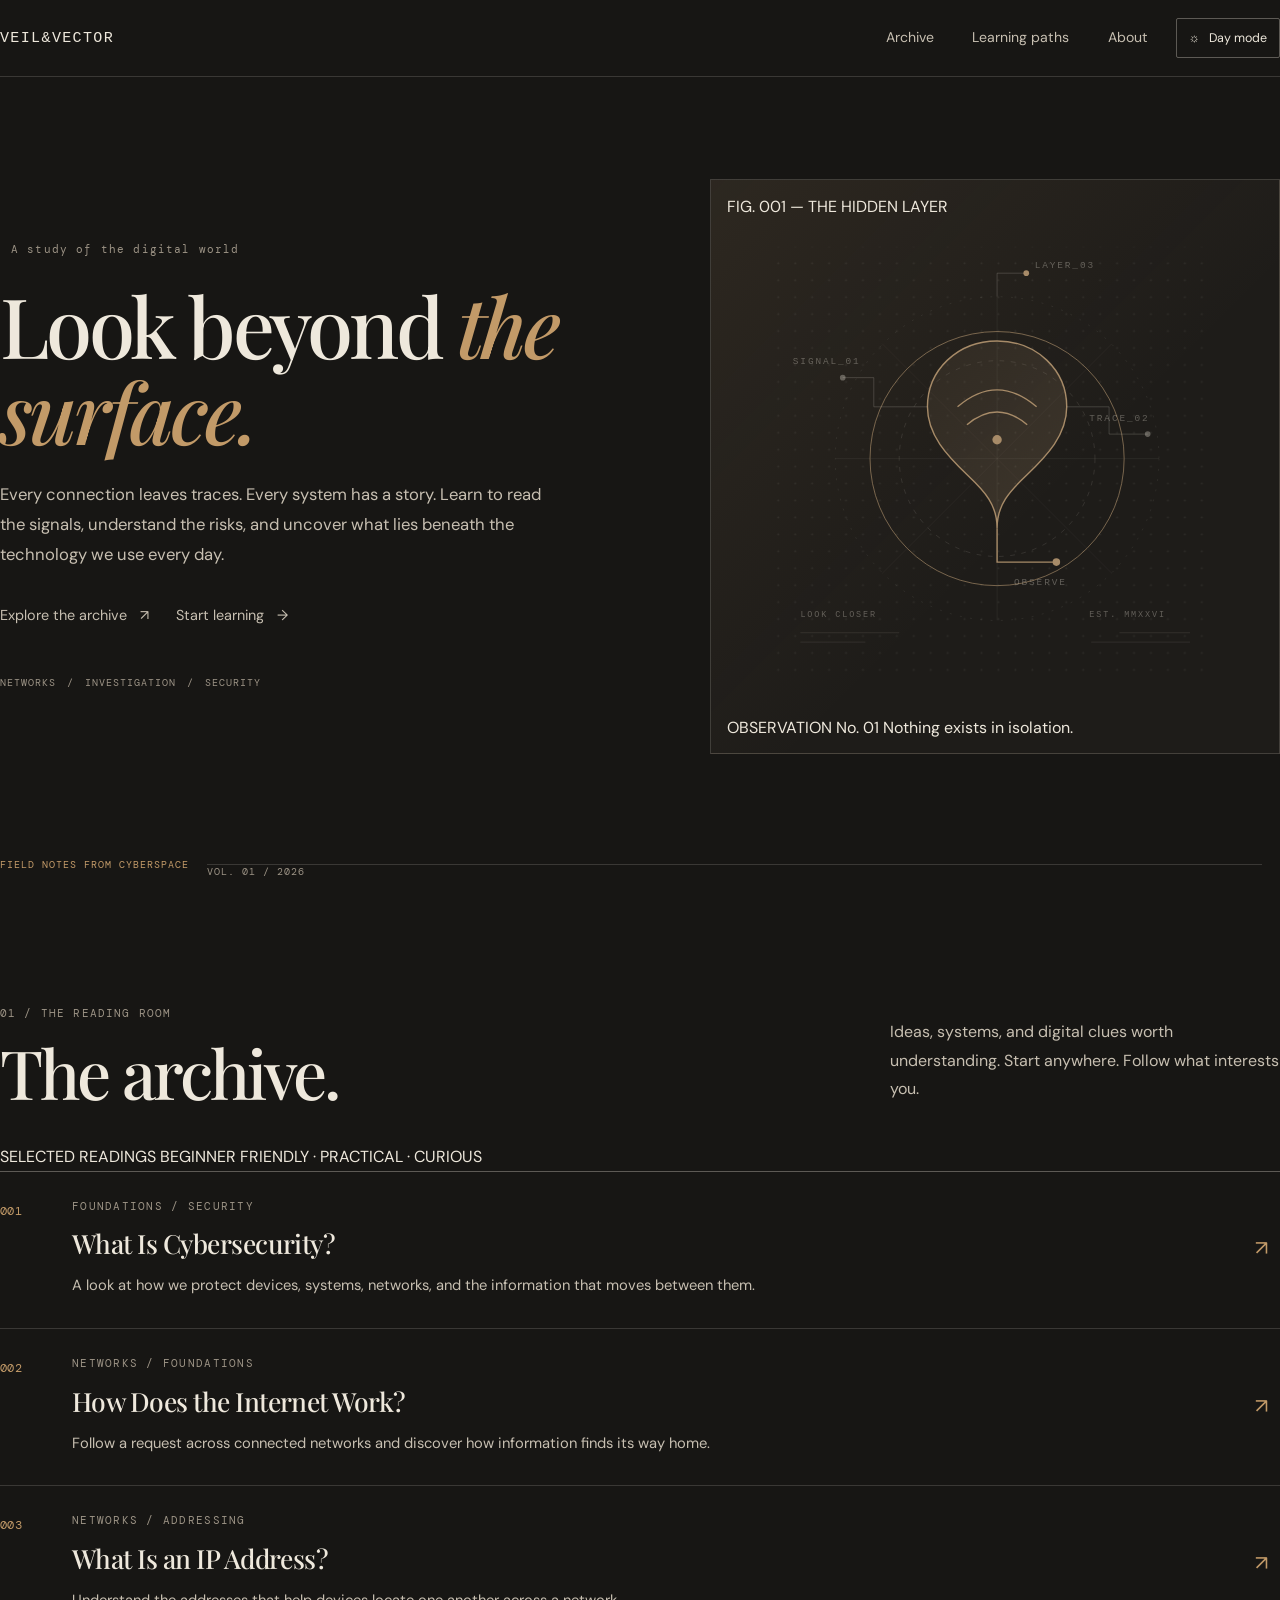
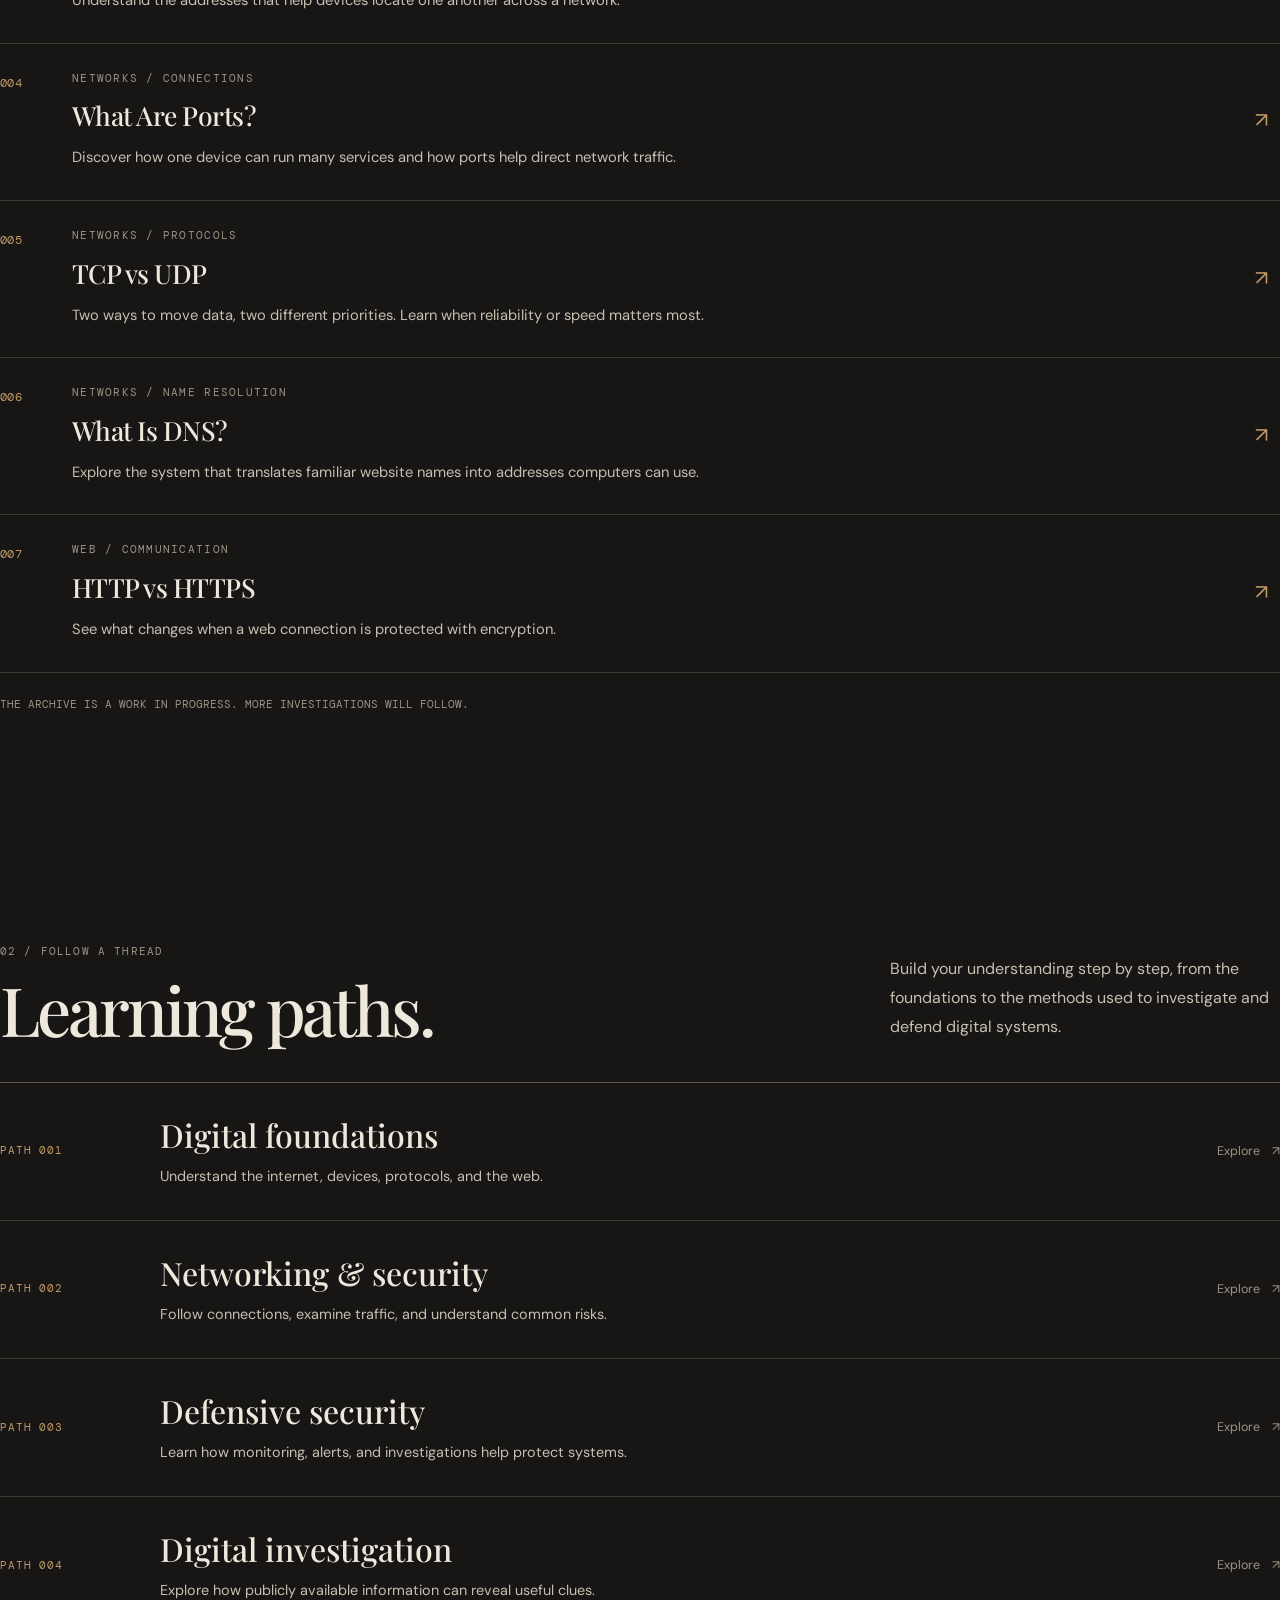
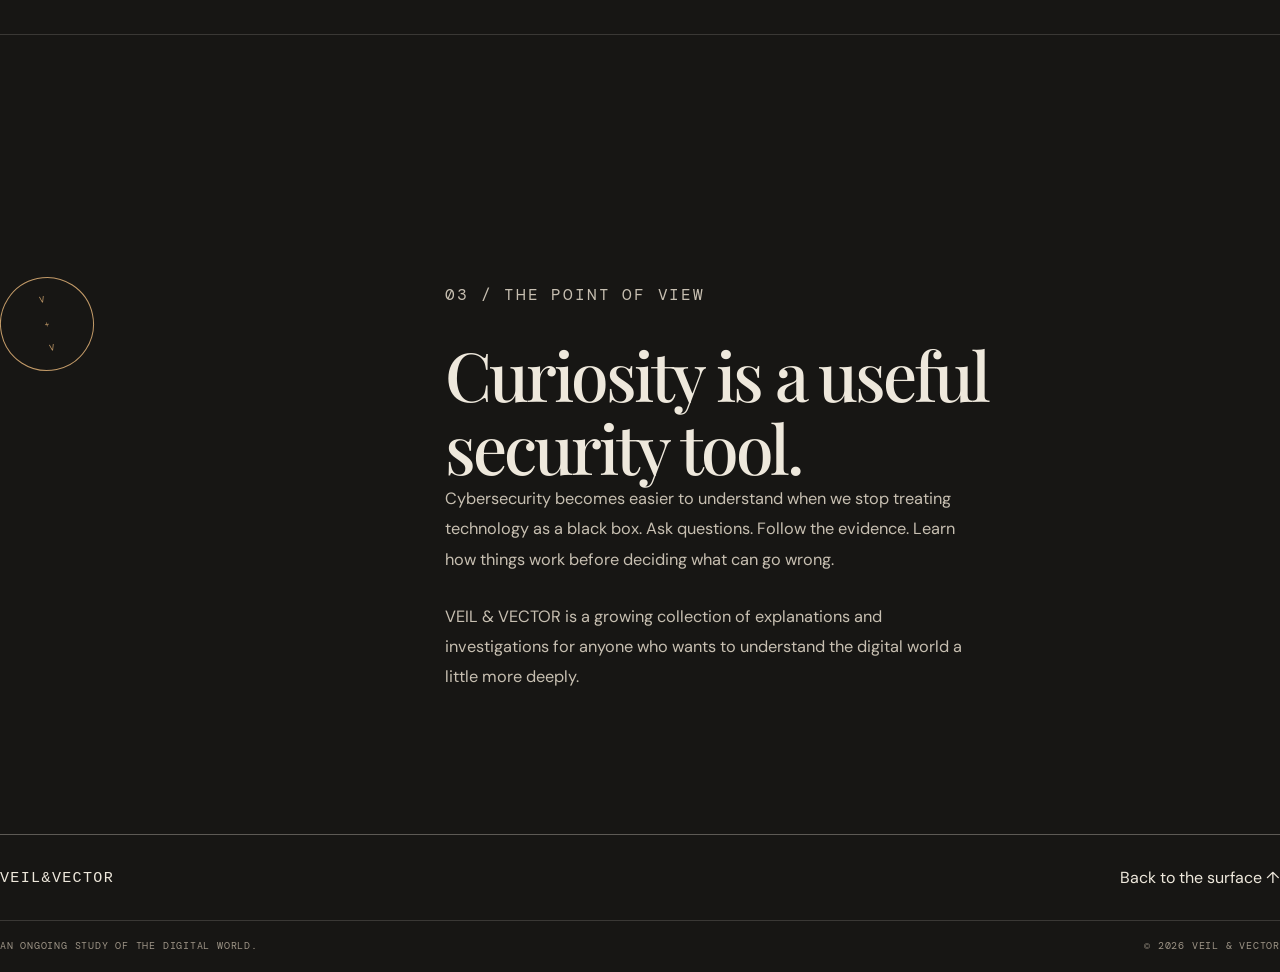
==== commit 674bb1ee: "Update index.html" ====
--- a/index.html
+++ b/index.html
@@ -1,4 +1,3 @@
-```html
 <!DOCTYPE html>
 <html lang="en" data-theme="night">
 <head>
@@ -455,4 +454,3 @@
   </script>
 </body>
 </html>
-```
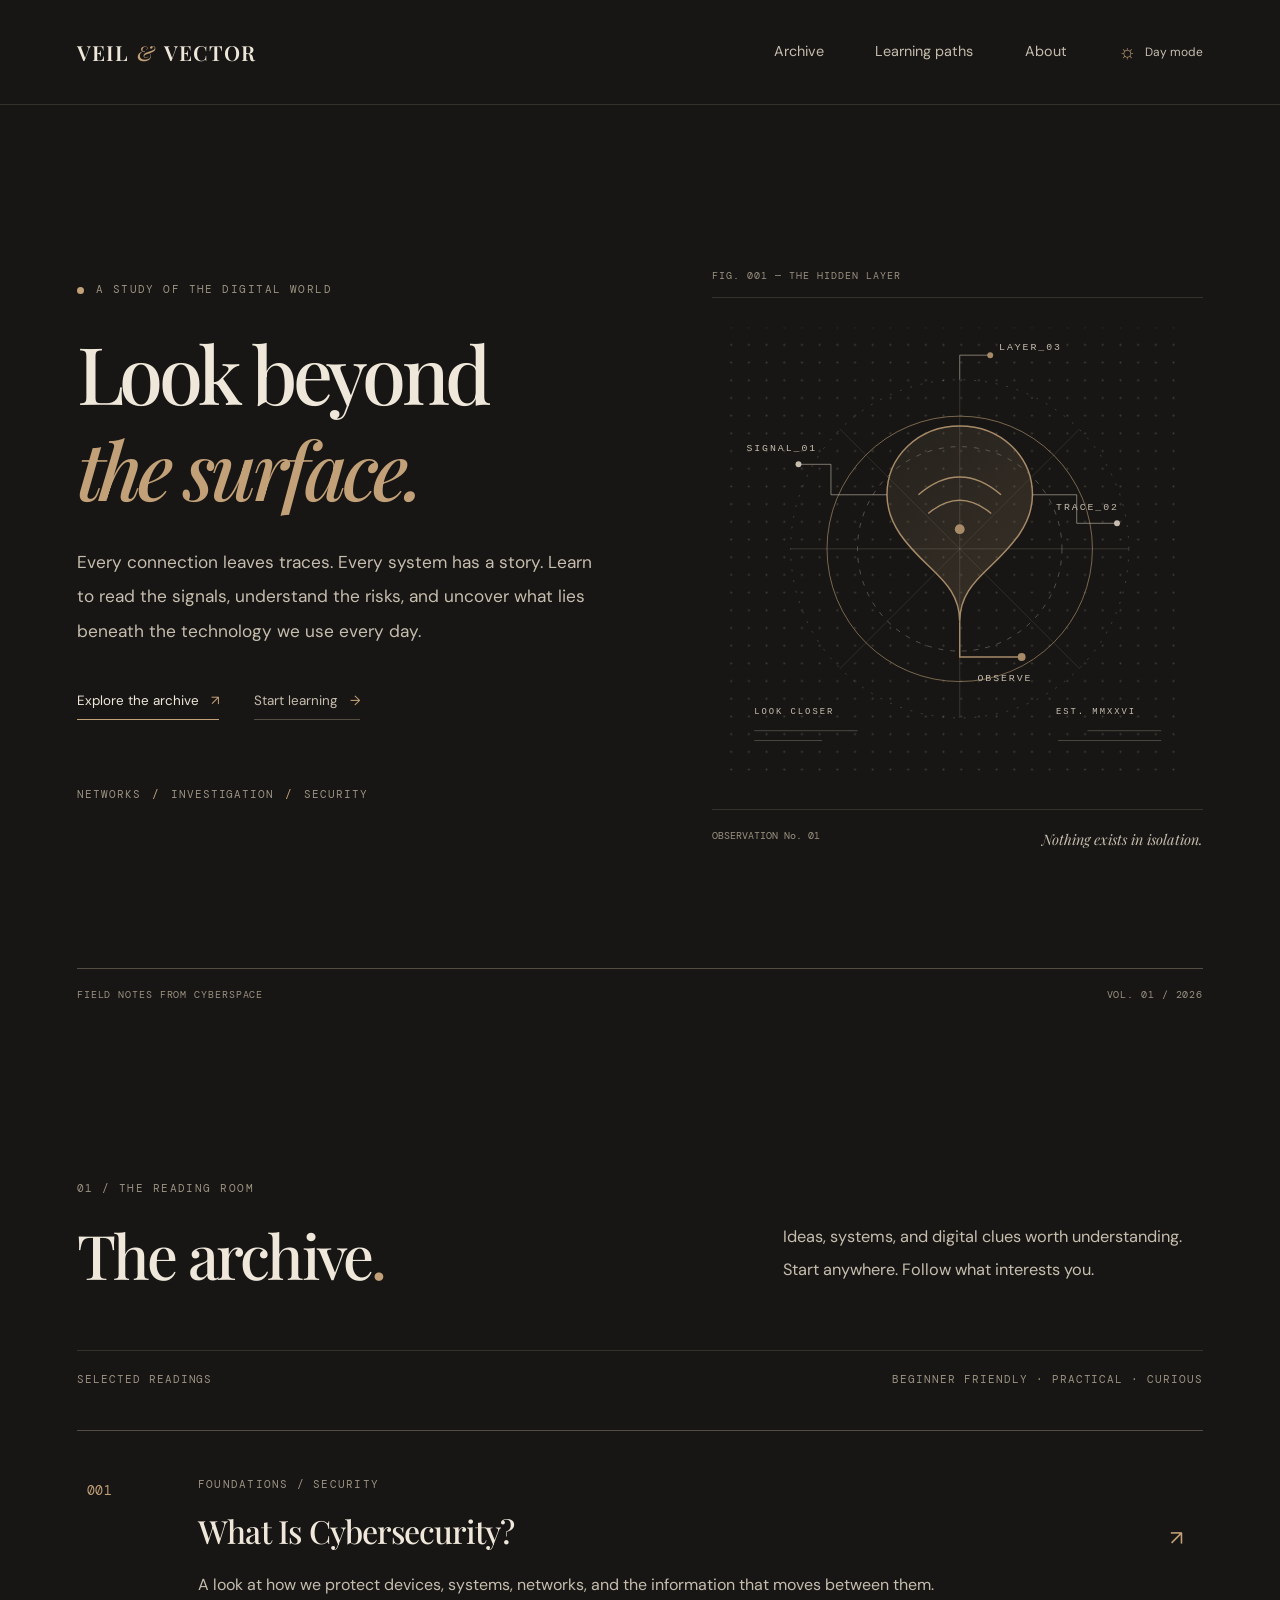
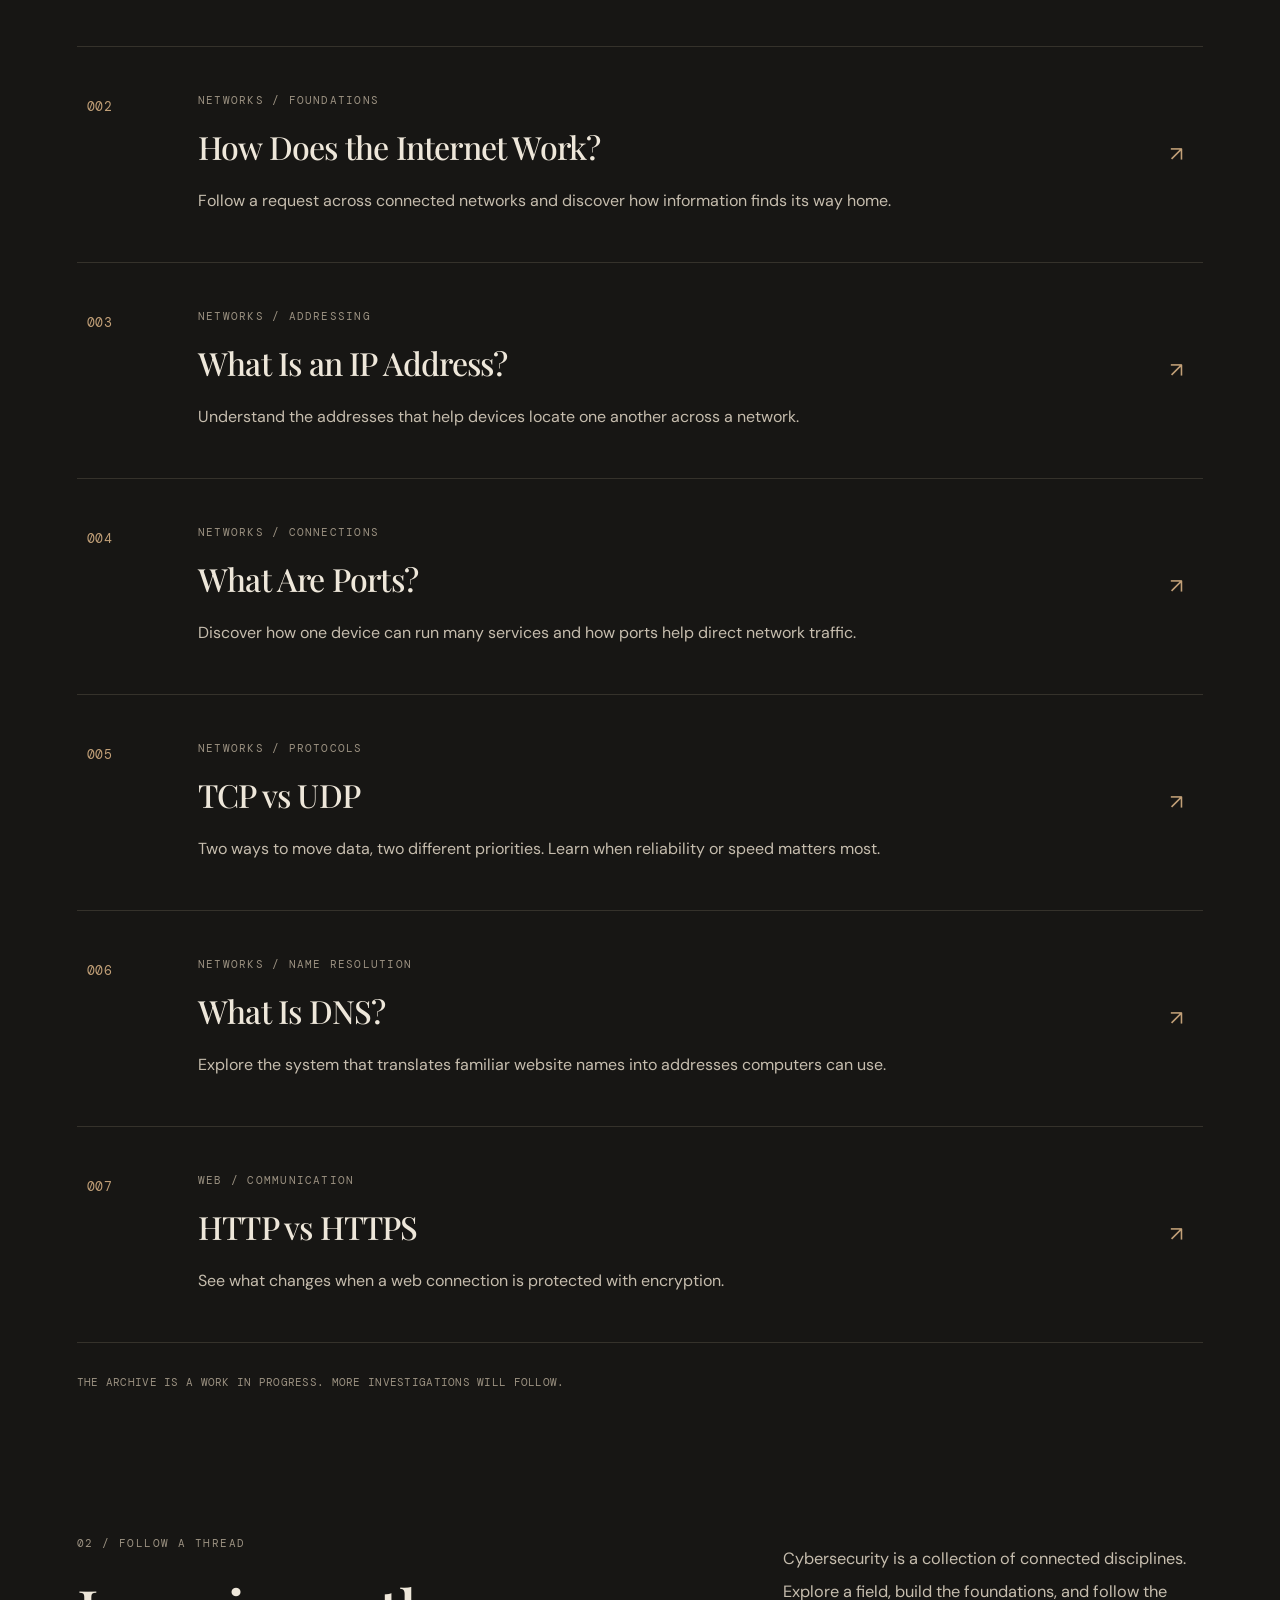
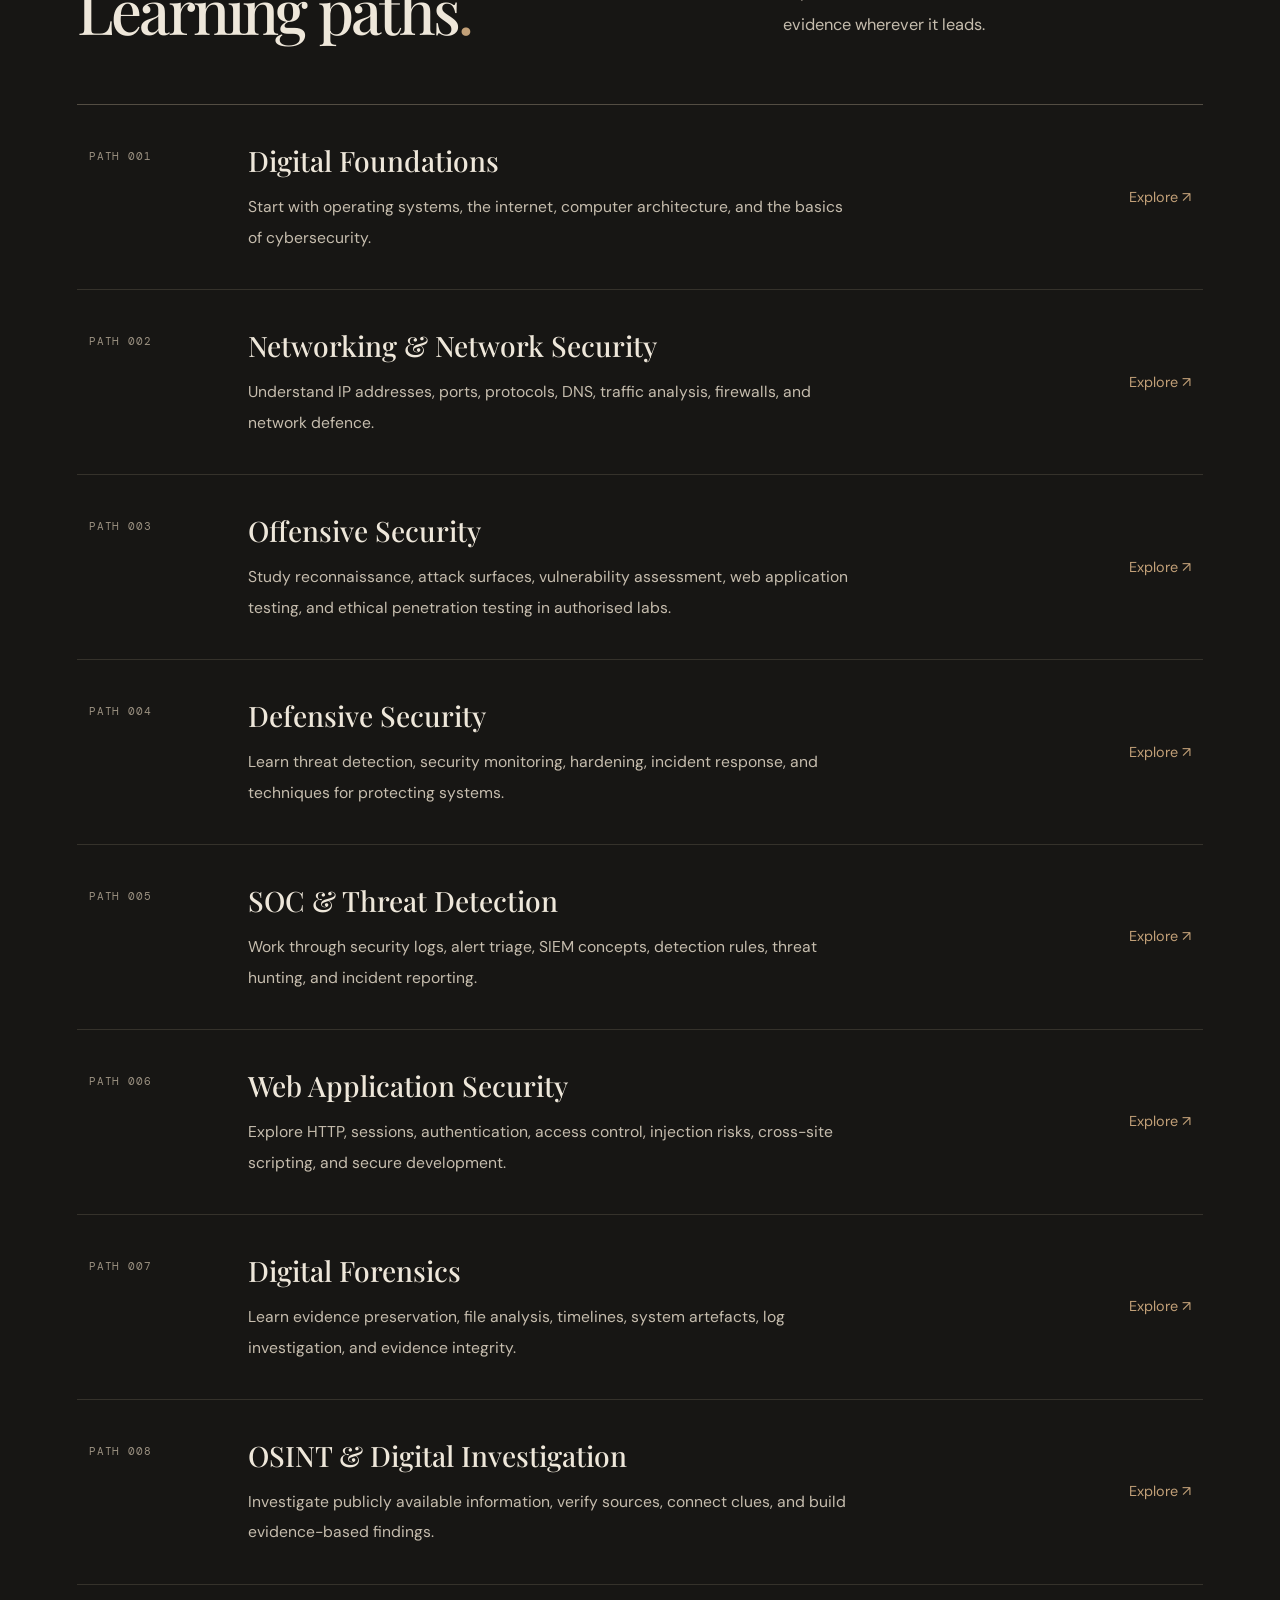
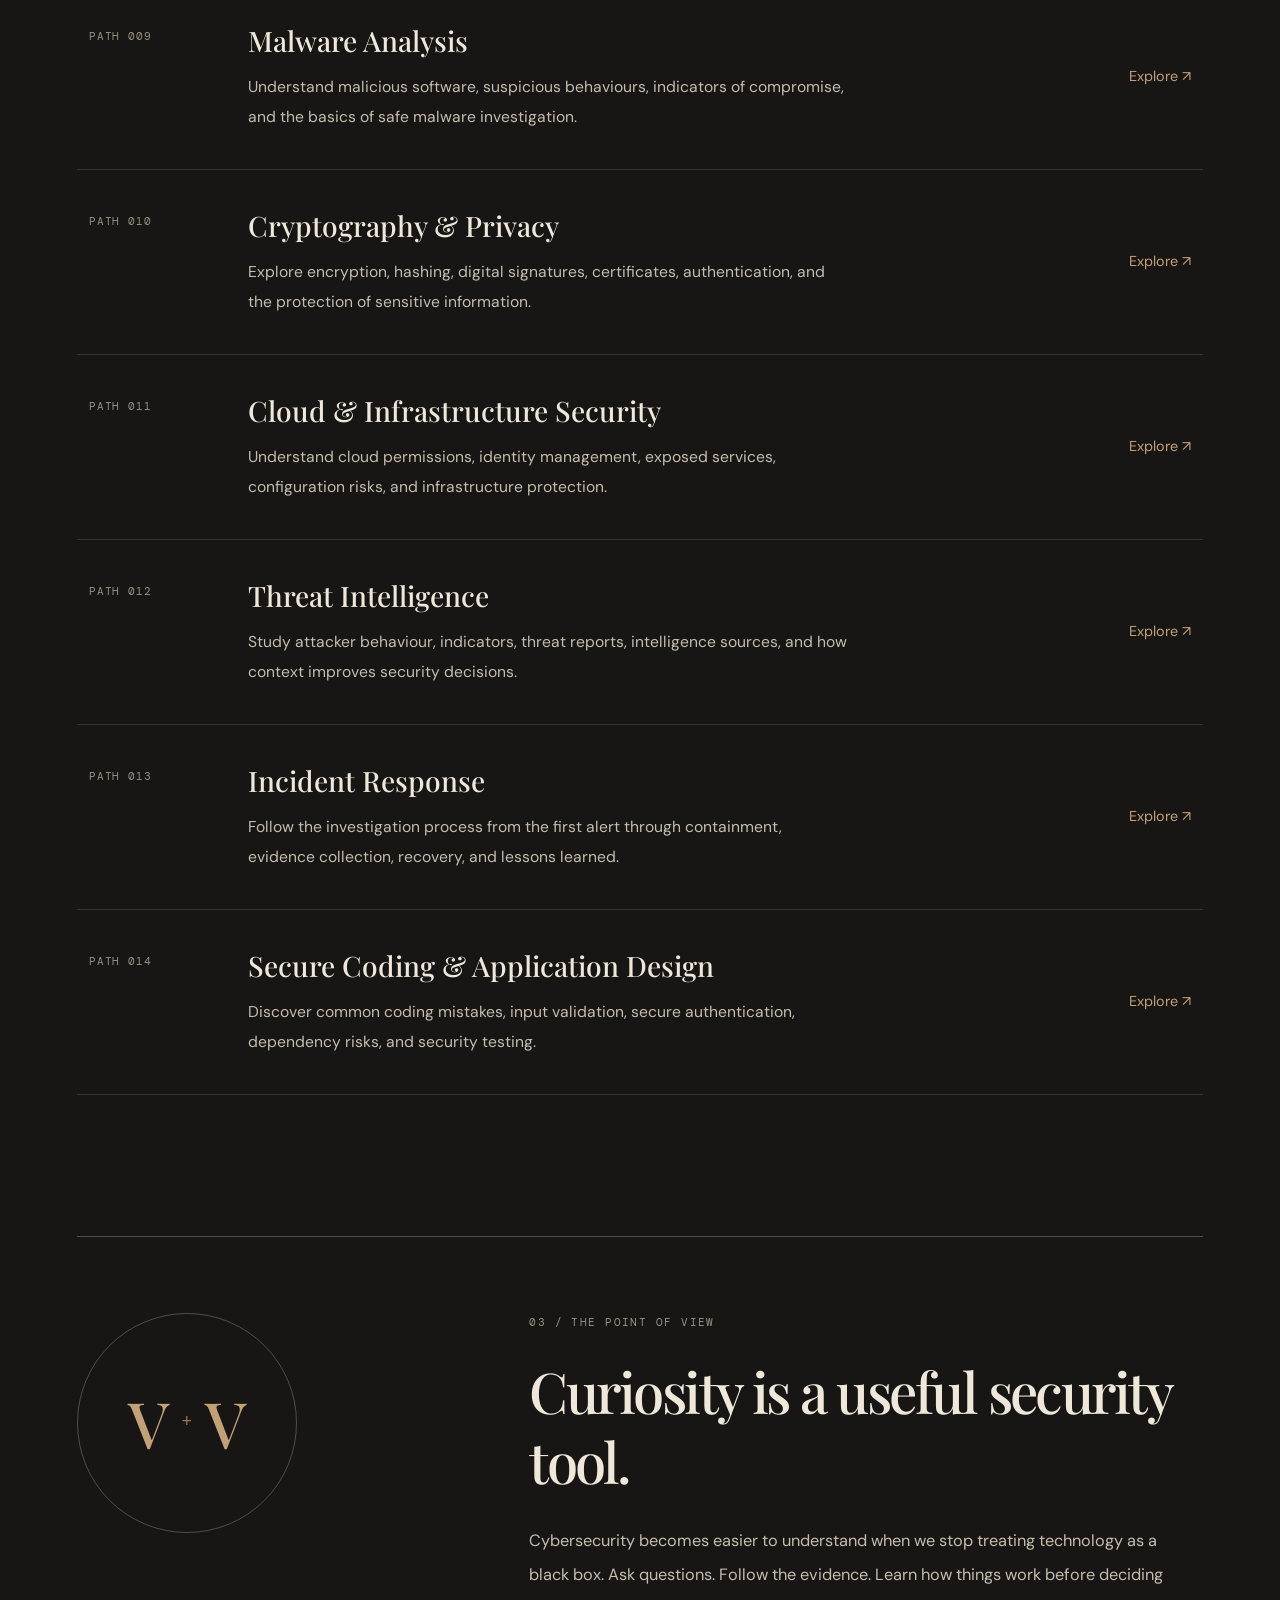
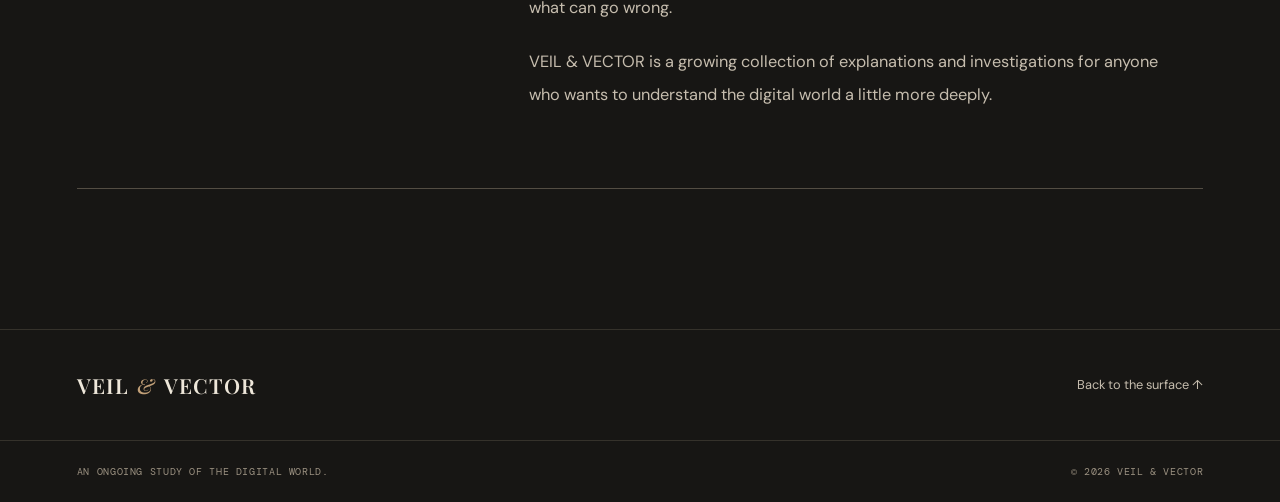
==== commit ce1d6b76: "Update index.html" ====
--- a/index.html
+++ b/index.html
@@ -306,57 +306,153 @@
       </p>
     </section>
 
-    <section class="section paths-section" id="learning-paths">
-      <div class="section-heading">
-        <div>
-          <p class="eyebrow">02 / FOLLOW A THREAD</p>
-          <h2>Learning paths<span class="heading-period">.</span></h2>
-        </div>
-        <p class="section-intro">
-          Build your understanding step by step, from the foundations
-          to the methods used to investigate and defend digital systems.
-        </p>
-      </div>
-
-      <div class="path-list">
-        <a class="path-row" href="#archive">
-          <span class="path-index">PATH 001</span>
-          <span class="path-main">
-            <strong>Digital foundations</strong>
-            <span>Understand the internet, devices, protocols, and the web.</span>
-          </span>
-          <span class="path-cta">Explore <span aria-hidden="true">↗</span></span>
-        </a>
-
-        <a class="path-row" href="#archive">
-          <span class="path-index">PATH 002</span>
-          <span class="path-main">
-            <strong>Networking &amp; security</strong>
-            <span>Follow connections, examine traffic, and understand common risks.</span>
-          </span>
-          <span class="path-cta">Explore <span aria-hidden="true">↗</span></span>
-        </a>
-
-        <a class="path-row" href="#archive">
-          <span class="path-index">PATH 003</span>
-          <span class="path-main">
-            <strong>Defensive security</strong>
-            <span>Learn how monitoring, alerts, and investigations help protect systems.</span>
-          </span>
-          <span class="path-cta">Explore <span aria-hidden="true">↗</span></span>
-        </a>
-
-        <a class="path-row" href="/articles/what-is-osint.html">
-          <span class="path-index">PATH 004</span>
-          <span class="path-main">
-            <strong>Digital investigation</strong>
-            <span>Explore how publicly available information can reveal useful clues.</span>
-          </span>
-          <span class="path-cta">Explore <span aria-hidden="true">↗</span></span>
-        </a>
-      </div>
-    </section>
-
+    
+         
+      
+<section class="section paths-section" id="learning-paths">
+  <div class="section-heading">
+    <div>
+      <p class="eyebrow">02 / FOLLOW A THREAD</p>
+      <h2>Learning paths<span class="heading-period">.</span></h2>
+    </div>
+
+    <p class="section-intro">
+      Cybersecurity is a collection of connected disciplines.
+      Explore a field, build the foundations, and follow the evidence
+      wherever it leads.
+    </p>
+  </div>
+
+  <div class="path-list">
+
+    <a class="path-row" href="#archive">
+      <span class="path-index">PATH 001</span>
+      <span class="path-main">
+        <strong>Digital Foundations</strong>
+        <span>Start with operating systems, the internet, computer architecture, and the basics of cybersecurity.</span>
+      </span>
+      <span class="path-cta">Explore ↗</span>
+    </a>
+
+    <a class="path-row" href="#archive">
+      <span class="path-index">PATH 002</span>
+      <span class="path-main">
+        <strong>Networking &amp; Network Security</strong>
+        <span>Understand IP addresses, ports, protocols, DNS, traffic analysis, firewalls, and network defence.</span>
+      </span>
+      <span class="path-cta">Explore ↗</span>
+    </a>
+
+    <a class="path-row" href="#archive">
+      <span class="path-index">PATH 003</span>
+      <span class="path-main">
+        <strong>Offensive Security</strong>
+        <span>Study reconnaissance, attack surfaces, vulnerability assessment, web application testing, and ethical penetration testing in authorised labs.</span>
+      </span>
+      <span class="path-cta">Explore ↗</span>
+    </a>
+
+    <a class="path-row" href="#archive">
+      <span class="path-index">PATH 004</span>
+      <span class="path-main">
+        <strong>Defensive Security</strong>
+        <span>Learn threat detection, security monitoring, hardening, incident response, and techniques for protecting systems.</span>
+      </span>
+      <span class="path-cta">Explore ↗</span>
+    </a>
+
+    <a class="path-row" href="#archive">
+      <span class="path-index">PATH 005</span>
+      <span class="path-main">
+        <strong>SOC &amp; Threat Detection</strong>
+        <span>Work through security logs, alert triage, SIEM concepts, detection rules, threat hunting, and incident reporting.</span>
+      </span>
+      <span class="path-cta">Explore ↗</span>
+    </a>
+
+    <a class="path-row" href="#archive">
+      <span class="path-index">PATH 006</span>
+      <span class="path-main">
+        <strong>Web Application Security</strong>
+        <span>Explore HTTP, sessions, authentication, access control, injection risks, cross-site scripting, and secure development.</span>
+      </span>
+      <span class="path-cta">Explore ↗</span>
+    </a>
+
+    <a class="path-row" href="#archive">
+      <span class="path-index">PATH 007</span>
+      <span class="path-main">
+        <strong>Digital Forensics</strong>
+        <span>Learn evidence preservation, file analysis, timelines, system artefacts, log investigation, and evidence integrity.</span>
+      </span>
+      <span class="path-cta">Explore ↗</span>
+    </a>
+
+    <a class="path-row" href="/articles/what-is-osint.html">
+      <span class="path-index">PATH 008</span>
+      <span class="path-main">
+        <strong>OSINT &amp; Digital Investigation</strong>
+        <span>Investigate publicly available information, verify sources, connect clues, and build evidence-based findings.</span>
+      </span>
+      <span class="path-cta">Explore ↗</span>
+    </a>
+
+    <a class="path-row" href="#archive">
+      <span class="path-index">PATH 009</span>
+      <span class="path-main">
+        <strong>Malware Analysis</strong>
+        <span>Understand malicious software, suspicious behaviours, indicators of compromise, and the basics of safe malware investigation.</span>
+      </span>
+      <span class="path-cta">Explore ↗</span>
+    </a>
+
+    <a class="path-row" href="#archive">
+      <span class="path-index">PATH 010</span>
+      <span class="path-main">
+        <strong>Cryptography &amp; Privacy</strong>
+        <span>Explore encryption, hashing, digital signatures, certificates, authentication, and the protection of sensitive information.</span>
+      </span>
+      <span class="path-cta">Explore ↗</span>
+    </a>
+
+    <a class="path-row" href="#archive">
+      <span class="path-index">PATH 011</span>
+      <span class="path-main">
+        <strong>Cloud &amp; Infrastructure Security</strong>
+        <span>Understand cloud permissions, identity management, exposed services, configuration risks, and infrastructure protection.</span>
+      </span>
+      <span class="path-cta">Explore ↗</span>
+    </a>
+
+    <a class="path-row" href="#archive">
+      <span class="path-index">PATH 012</span>
+      <span class="path-main">
+        <strong>Threat Intelligence</strong>
+        <span>Study attacker behaviour, indicators, threat reports, intelligence sources, and how context improves security decisions.</span>
+      </span>
+      <span class="path-cta">Explore ↗</span>
+    </a>
+
+    <a class="path-row" href="#archive">
+      <span class="path-index">PATH 013</span>
+      <span class="path-main">
+        <strong>Incident Response</strong>
+        <span>Follow the investigation process from the first alert through containment, evidence collection, recovery, and lessons learned.</span>
+      </span>
+      <span class="path-cta">Explore ↗</span>
+    </a>
+
+    <a class="path-row" href="#archive">
+      <span class="path-index">PATH 014</span>
+      <span class="path-main">
+        <strong>Secure Coding &amp; Application Design</strong>
+        <span>Discover common coding mistakes, input validation, secure authentication, dependency risks, and security testing.</span>
+      </span>
+      <span class="path-cta">Explore ↗</span>
+    </a>
+
+  </div>
+</section>
     <section class="section manifesto-section" id="about">
       <div class="manifesto-grid">
         <div class="manifesto-stamp" aria-hidden="true">
--- a/style.css
+++ b/style.css
@@ -1,60 +1,49 @@
 
-/* =========================================
-   VEIL & VECTOR
-   Editorial cybersecurity publication
-   Night mode by default | Aged-paper day mode
-========================================= */
+/* =========================================================
+   VEIL & VECTOR — Editorial stylesheet
+   Spacious retro-future / digital field journal
+   ========================================================= */
 
 :root {
   color-scheme: dark;
 
   --bg: #171614;
-  --bg-raised: #1e1c19;
-  --bg-soft: #24211d;
-
-  --text: #eee8dc;
-  --body: #c7bfb1;
-  --muted: #9c9385;
-
-  --line: rgba(238, 232, 220, 0.16);
-  --line-strong: rgba(238, 232, 220, 0.32);
-
-  --accent: #c29a68;
-  --accent-deep: #875343;
-  --accent-wash: rgba(194, 154, 104, 0.09);
+  --surface: #1d1b18;
+  --surface-soft: #24211d;
+  --text: #eee7da;
+  --body: #c6bdae;
+  --muted: #9b9181;
+  --accent: #c2a078;
+  --accent-deep: #95674f;
+  --line: rgba(221, 204, 176, 0.15);
+  --line-strong: rgba(221, 204, 176, 0.3);
+  --accent-wash: rgba(194, 160, 120, 0.055);
 
   --serif: "Playfair Display", Georgia, serif;
   --sans: "DM Sans", Arial, sans-serif;
   --mono: "DM Mono", monospace;
 
-  --max: 1160px;
-  --gutter: clamp(22px, 5vw, 68px);
-}
-
-/* DAY MODE */
-
-:root[data-theme="day"] {
+  --page-width: 1280px;
+  --page-gutter: clamp(28px, 7vw, 104px);
+  --section-space: clamp(96px, 12vw, 168px);
+  --content-width: 900px;
+}
+
+html[data-theme="day"] {
   color-scheme: light;
 
-  --bg: #eee6d5;
-  --bg-raised: #e5dbc8;
-  --bg-soft: #ddd0b9;
-
-  --text: #29251f;
-  --body: #51483d;
-  --muted: #776b5b;
-
-  --line: rgba(41, 37, 31, 0.17);
-  --line-strong: rgba(41, 37, 31, 0.34);
-
-  --accent: #87613b;
-  --accent-deep: #874b3e;
-  --accent-wash: rgba(135, 97, 59, 0.09);
-}
-
-/* =========================================
-   RESET AND GLOBAL STYLES
-========================================= */
+  --bg: #eee6d7;
+  --surface: #e7decd;
+  --surface-soft: #ded3bf;
+  --text: #2c271f;
+  --body: #574d40;
+  --muted: #7c6f5d;
+  --accent: #896541;
+  --accent-deep: #874d3e;
+  --line: rgba(65, 49, 32, 0.15);
+  --line-strong: rgba(65, 49, 32, 0.3);
+  --accent-wash: rgba(137, 101, 65, 0.07);
+}
 
 * {
   box-sizing: border-box;
@@ -62,22 +51,32 @@
 
 html {
   scroll-behavior: smooth;
-  scroll-padding-top: 90px;
+  scroll-padding-top: 100px;
+  font-size: 16px;
+  background: var(--bg);
 }
 
 body {
   margin: 0;
   background: var(--bg);
   color: var(--text);
-
   font-family: var(--sans);
-  line-height: 1.65;
-
-  overflow-x: hidden;
-
-  transition:
-    background-color 0.25s ease,
-    color 0.25s ease;
+  font-size: 1rem;
+  line-height: 1.8;
+  -webkit-font-smoothing: antialiased;
+  text-rendering: optimizeLegibility;
+  transition: background-color 0.25s ease, color 0.25s ease;
+}
+
+body,
+button,
+a {
+  -webkit-tap-highlight-color: transparent;
+}
+
+button,
+a {
+  font: inherit;
 }
 
 a {
@@ -86,1101 +85,1382 @@
 }
 
 button {
-  font: inherit;
-}
-
+  color: inherit;
+}
+
+img,
 svg {
   display: block;
-}
-
-.wrap {
-  width: min(
-    var(--max),
-    calc(100% - var(--gutter) * 2)
-  );
-
-  margin-inline: auto;
+  max-width: 100%;
+}
+
+::selection {
+  color: var(--bg);
+  background: var(--accent);
 }
 
 .skip-link {
   position: absolute;
-  left: -999px;
-  top: 10px;
-  z-index: 999;
-
-  padding: 10px 14px;
-
+  z-index: 1000;
+  top: 12px;
+  left: 12px;
+  padding: 10px 16px;
   background: var(--text);
   color: var(--bg);
+  transform: translateY(-160%);
 }
 
 .skip-link:focus {
-  left: 10px;
-}
-
-/* =========================================
-   HEADER AND NAVIGATION
-========================================= */
+  transform: translateY(0);
+}
+
+/* =========================================================
+   GLOBAL LAYOUT
+   ========================================================= */
+
+.site-header,
+.hero,
+.section,
+.site-footer {
+  width: 100%;
+}
+
+.nav-wrap,
+.hero,
+.section,
+.site-footer > *,
+.mobile-nav {
+  width: min(var(--page-width), 100%);
+  margin-inline: auto;
+  padding-inline: var(--page-gutter);
+}
+
+.section {
+  padding-block: var(--section-space);
+}
+
+.section + .section {
+  padding-top: 0;
+}
 
 .site-header {
-  position: sticky;
-  top: 0;
-  z-index: 50;
-
-  background: var(--bg);
+  position: relative;
+  z-index: 20;
   border-bottom: 1px solid var(--line);
-
-  transition: background-color 0.25s ease;
 }
 
 .nav-wrap {
-  min-height: 76px;
-
+  min-height: 94px;
   display: flex;
   align-items: center;
   justify-content: space-between;
-
-  gap: 28px;
+  gap: 36px;
 }
 
 .wordmark {
   display: inline-flex;
   align-items: center;
+  gap: 8px;
   flex-shrink: 0;
-
-  font-family: var(--mono);
-  font-size: 0.94rem;
+  color: var(--text);
+  font-family: var(--serif);
+  font-size: 1.15rem;
+  font-weight: 600;
+  letter-spacing: 0.055em;
+  line-height: 1.2;
+  white-space: nowrap;
+}
+
+.wordmark span {
+  color: var(--accent);
+  font-style: italic;
   font-weight: 500;
-
-  letter-spacing: 0.09em;
-}
-
-.wordmark i {
-  color: var(--accent);
-  font-style: normal;
-
-  margin-inline: 0.22em;
 }
 
 .desktop-nav {
   display: flex;
   align-items: center;
-
-  gap: clamp(20px, 3vw, 42px);
-
+  justify-content: center;
+  gap: clamp(26px, 4vw, 58px);
   margin-left: auto;
 }
 
 .desktop-nav a,
-.back-top {
+.mobile-nav a {
   color: var(--body);
-  font-size: 0.88rem;
-
+  font-size: 0.83rem;
   transition: color 0.2s ease;
 }
 
 .desktop-nav a:hover,
-.back-top:hover {
+.mobile-nav a:hover {
   color: var(--accent);
 }
 
-.nav-actions {
+.nav-controls {
+  display: flex;
+  align-items: center;
+  gap: 18px;
+}
+
+.theme-toggle {
+  display: inline-flex;
+  align-items: center;
+  gap: 9px;
+  min-height: 40px;
+  padding: 8px 0 8px 16px;
+  border: 0;
+  background: transparent;
+  color: var(--body);
+  cursor: pointer;
+  font-size: 0.75rem;
+  white-space: nowrap;
+}
+
+.theme-icon {
+  color: var(--accent);
+  font-size: 1.2rem;
+  line-height: 1;
+}
+
+.theme-toggle:hover {
+  color: var(--text);
+}
+
+.menu-toggle {
+  display: none;
+  width: 42px;
+  height: 42px;
+  padding: 11px 8px;
+  border: 1px solid var(--line);
+  border-radius: 0;
+  background: transparent;
+  cursor: pointer;
+}
+
+.menu-toggle span {
+  display: block;
+  width: 100%;
+  height: 1px;
+  margin: 6px 0;
+  background: var(--text);
+}
+
+.mobile-nav {
+  padding-top: 0;
+  padding-bottom: 24px;
+}
+
+.mobile-nav[hidden] {
+  display: none;
+}
+
+.mobile-nav:not([hidden]) {
+  display: flex;
+  flex-direction: column;
+  gap: 0;
+}
+
+.mobile-nav a {
+  padding: 13px 0;
+  border-top: 1px solid var(--line);
+}
+
+/* =========================================================
+   HERO
+   ========================================================= */
+
+.hero {
+  padding-top: clamp(76px, 10vw, 136px);
+  padding-bottom: 34px;
+}
+
+.hero-grid {
+  display: grid;
+  grid-template-columns: minmax(0, 1.04fr) minmax(320px, 0.96fr);
+  align-items: center;
+  gap: clamp(54px, 8vw, 112px);
+}
+
+.hero-copy {
+  min-width: 0;
+  padding-block: 16px 30px;
+}
+
+.eyebrow {
   display: flex;
   align-items: center;
   gap: 12px;
-}
-
-/* DAY / NIGHT TOGGLE */
-
-.theme-toggle {
-  display: inline-flex;
-  align-items: center;
-  justify-content: center;
-  gap: 9px;
-
-  min-height: 40px;
-  padding: 0 12px;
-
-  border: 1px solid var(--line-strong);
-  border-radius: 2px;
-
-  background: transparent;
+  margin: 0 0 29px;
+  color: var(--muted);
+  font-family: var(--mono);
+  font-size: 0.69rem;
+  font-weight: 400;
+  letter-spacing: 0.13em;
+  line-height: 1.8;
+  text-transform: uppercase;
+}
+
+.eyebrow-mark {
+  width: 7px;
+  height: 7px;
+  flex: 0 0 7px;
+  border-radius: 50%;
+  background: var(--accent);
+}
+
+.hero h1 {
+  max-width: 660px;
+  margin: 0;
   color: var(--text);
-
-  cursor: pointer;
-  font-size: 0.78rem;
-
-  transition: border-color 0.2s ease;
-}
-
-.theme-toggle:hover {
-  border-color: var(--accent);
-}
-
-.theme-toggle svg {
-  width: 16px;
-  height: 16px;
-
-  fill: none;
-  stroke: currentColor;
-  stroke-width: 1.5;
-
-  stroke-linecap: round;
-  stroke-linejoin: round;
-}
-
-:root[data-theme="night"] .sun-icon,
-:root[data-theme="day"] .moon-icon {
+  font-family: var(--serif);
+  font-size: clamp(3.3rem, 5.5vw, 5.7rem);
+  font-weight: 500;
+  letter-spacing: -0.055em;
+  line-height: 1.08;
+}
+
+.hero h1 em {
   display: block;
-}
-
-:root[data-theme="night"] .moon-icon,
-:root[data-theme="day"] .sun-icon {
-  display: none;
-}
-
-/* MOBILE MENU BUTTON */
-
-.menu-toggle {
-  display: none;
-
-  width: 40px;
-  height: 40px;
-
-  background: transparent;
-  border: 1px solid var(--line);
-
-  border-radius: 2px;
-  padding: 10px;
-
-  cursor: pointer;
-}
-
-.menu-toggle span {
-  display: block;
-  height: 1px;
-
-  background: var(--text);
-  margin: 5px 0;
-}
-
-.mobile-nav {
-  display: none;
-}
-
-/* =========================================
-   HERO SECTION
-========================================= */
-
-.hero {
-  padding-top: clamp(62px, 8vw, 112px);
-}
-
-.hero-grid {
-  display: grid;
-
-  grid-template-columns:
-    minmax(0, 1fr)
-    minmax(320px, 0.92fr);
-
-  gap: clamp(36px, 7vw, 96px);
-
-  align-items: center;
-}
-
-.eyebrow {
-  display: flex;
-  align-items: center;
-  gap: 11px;
-
-  margin: 0 0 24px;
-
-  color: var(--muted);
-
-  font-family: var(--mono);
-  font-size: 0.66rem;
-  line-height: 1.5;
-
-  letter-spacing: 0.11em;
-}
-
-.eyebrow-line {
-  display: inline-block;
-
-  width: 25px;
-  height: 1px;
-  flex: 0 0 25px;
-
-  background: var(--accent);
-}
-
-h1,
-h2 {
-  font-family: var(--serif);
-  font-weight: 500;
-  letter-spacing: -0.045em;
-}
-
-h1,
-h2,
-p {
-  margin-top: 0;
-}
-
-/* Main homepage headline */
-
-h1 {
-  max-width: 650px;
-  margin-bottom: 25px;
-
-  font-size: clamp(3.3rem, 6.5vw, 6.15rem);
-  line-height: 1.04;
-}
-
-h1 em,
-h2 em {
+  margin-top: 8px;
   color: var(--accent);
   font-weight: 500;
 }
 
 .hero-description {
-  max-width: 550px;
-  margin-bottom: 12px;
-
+  max-width: 490px;
+  margin: 33px 0 0;
   color: var(--body);
-
-  font-size: clamp(1rem, 1.3vw, 1.12rem);
-  line-height: 1.8;
-}
-
-.hero-description.second {
-  margin-bottom: 0;
-}
-
-/* Hero buttons */
+  font-size: 1rem;
+  line-height: 2;
+}
 
 .hero-actions {
   display: flex;
+  flex-wrap: wrap;
   align-items: center;
-  flex-wrap: wrap;
-
-  gap: 27px;
-  margin-top: 34px;
-}
-
-.button {
-  display: inline-flex;
-  align-items: center;
-  gap: 25px;
-
-  padding: 13px 17px;
-
-  border: 1px solid var(--accent);
-
-  font-size: 0.88rem;
-
-  transition:
-    background 0.2s ease,
-    color 0.2s ease,
-    transform 0.2s ease;
-}
-
-.button-primary {
-  background: var(--accent);
-  color: #211b14;
-}
-
-:root[data-theme="day"] .button-primary {
-  color: #fff8ed;
-}
-
-.button-primary:hover {
-  background: transparent;
-  color: var(--text);
-
-  transform: translateY(-2px);
+  gap: 22px 35px;
+  margin-top: 39px;
 }
 
 .text-link {
   display: inline-flex;
   align-items: center;
-  gap: 13px;
-
+  gap: 12px;
+  padding-bottom: 6px;
+  border-bottom: 1px solid var(--accent);
+  color: var(--text);
+  font-size: 0.84rem;
+  transition: color 0.2s ease, gap 0.2s ease;
+}
+
+.text-link span {
+  color: var(--accent);
+}
+
+.text-link:hover {
+  gap: 17px;
+  color: var(--accent);
+}
+
+.text-link-muted {
+  border-bottom-color: var(--line-strong);
   color: var(--body);
-  font-size: 0.9rem;
-
-  transition: color 0.2s ease;
-}
-
-.text-link:hover {
-  color: var(--accent);
 }
 
 .hero-meta {
   display: flex;
   flex-wrap: wrap;
+  gap: 11px;
   align-items: center;
-  gap: 11px;
-
-  margin-top: 48px;
-
+  margin-top: 65px;
   color: var(--muted);
-
   font-family: var(--mono);
   font-size: 0.62rem;
+  letter-spacing: 0.09em;
+  line-height: 1.8;
+}
+
+.meta-divider {
+  color: var(--accent);
+}
+
+.hero-art {
+  min-width: 0;
+  padding: 20px 0 0;
+}
+
+.art-index {
+  padding-bottom: 12px;
+  border-bottom: 1px solid var(--line);
+  color: var(--muted);
+  font-family: var(--mono);
+  font-size: 0.63rem;
   letter-spacing: 0.1em;
 }
 
-.hero-meta b {
+.signal-art {
+  width: 100%;
+  height: auto;
+  max-height: 550px;
+  margin: 10px auto 0;
+  color: var(--body);
+  overflow: visible;
+}
+
+.art-caption {
+  display: flex;
+  flex-wrap: wrap;
+  justify-content: space-between;
+  gap: 12px 24px;
+  padding-top: 17px;
+  border-top: 1px solid var(--line);
+  color: var(--muted);
+  font-family: var(--mono);
+  font-size: 0.63rem;
+  line-height: 1.8;
+}
+
+.art-caption span:last-child {
+  color: var(--body);
+  font-family: var(--serif);
+  font-size: 0.9rem;
+  font-style: italic;
+  letter-spacing: 0;
+}
+
+.hero-rule {
+  display: flex;
+  justify-content: space-between;
+  gap: 20px;
+  margin-top: clamp(68px, 9vw, 115px);
+  padding-top: 17px;
+  border-top: 1px solid var(--line-strong);
+  color: var(--muted);
+  font-family: var(--mono);
+  font-size: 0.63rem;
+  letter-spacing: 0.09em;
+  line-height: 1.8;
+}
+
+/* =========================================================
+   SECTION HEADINGS
+   ========================================================= */
+
+.section-heading {
+  display: grid;
+  grid-template-columns: minmax(0, 1fr) minmax(260px, 0.7fr);
+  align-items: end;
+  gap: 36px 80px;
+  margin-bottom: 58px;
+}
+
+.section-heading .eyebrow {
+  margin-bottom: 20px;
+}
+
+.section-heading h2,
+.manifesto-copy h2 {
+  margin: 0;
+  color: var(--text);
+  font-family: var(--serif);
+  font-size: clamp(2.6rem, 4.5vw, 4.15rem);
+  font-weight: 500;
+  letter-spacing: -0.045em;
+  line-height: 1.18;
+}
+
+.heading-period {
   color: var(--accent);
-  font-weight: 400;
-}
-
-/* Original SVG illustration container */
-
-.hero-art {
-  position: relative;
-
-  padding: 14px 16px 12px;
-
-  border: 1px solid var(--line);
-
-  background:
-    linear-gradient(
-      135deg,
-      var(--accent-wash),
-      transparent 58%
-    ),
-    var(--bg-raised);
-}
-
-.art-topline,
-.art-bottomline {
+}
+
+.section-intro {
+  max-width: 420px;
+  justify-self: end;
+  margin: 0 0 5px;
+  color: var(--body);
+  font-size: 0.96rem;
+  line-height: 2;
+}
+
+/* =========================================================
+   ARCHIVE
+   ========================================================= */
+
+.archive-tools {
+  display: flex;
+  flex-wrap: wrap;
+  justify-content: space-between;
+  align-items: center;
+  gap: 12px 25px;
+  margin-bottom: 22px;
+  padding: 15px 0;
+  border-top: 1px solid var(--line);
+  color: var(--muted);
+  font-family: var(--mono);
+  font-size: 0.63rem;
+  letter-spacing: 0.09em;
+  line-height: 1.8;
+}
+
+.archive-list {
+  border-top: 1px solid var(--line-strong);
+}
+
+.archive-row {
+  display: grid;
+  grid-template-columns: 55px minmax(0, 1fr) 30px;
+  align-items: start;
+  gap: clamp(22px, 3.4vw, 48px);
+  padding: 36px 20px 38px 8px;
+  border-bottom: 1px solid var(--line);
+  transition:
+    padding 0.25s ease,
+    background-color 0.25s ease;
+}
+
+.archive-row:hover {
+  padding-right: 20px;
+  padding-left: 20px;
+  background: var(--accent-wash);
+}
+
+.article-number {
+  padding-top: 5px;
+  color: var(--accent);
+  font-family: var(--mono);
+  font-size: 0.75rem;
+  letter-spacing: 0.04em;
+  line-height: 1.8;
+}
+
+.article-copy {
+  display: flex;
+  min-width: 0;
+  flex-direction: column;
+  align-items: flex-start;
+  gap: 13px;
+}
+
+.article-category {
+  display: block;
+  color: var(--muted);
+  font-family: var(--mono);
+  font-size: 0.65rem;
+  letter-spacing: 0.12em;
+  line-height: 1.8;
+}
+
+.article-copy strong {
+  display: block;
+  max-width: 100%;
+  margin: 0;
+  color: var(--text);
+  font-family: var(--serif);
+  font-size: clamp(1.55rem, 2.3vw, 2rem);
+  font-weight: 500;
+  letter-spacing: -0.025em;
+  line-height: 1.4;
+  overflow-wrap: anywhere;
+  transition: color 0.2s ease;
+}
+
+.archive-row:hover .article-copy strong {
+  color: var(--accent);
+}
+
+.article-description {
+  display: block;
+  max-width: 650px;
+  margin: 0;
+  color: var(--body);
+  font-size: 0.94rem;
+  line-height: 2;
+}
+
+.row-arrow {
+  justify-self: end;
+  align-self: center;
+  padding-top: 2px;
+  color: var(--accent);
+  font-size: 1.3rem;
+  line-height: 1;
+  transition: transform 0.2s ease;
+}
+
+.archive-row:hover .row-arrow {
+  transform: translate(4px, -4px);
+}
+
+.archive-note {
+  max-width: 700px;
+  margin: 28px 0 0;
+  color: var(--muted);
+  font-family: var(--mono);
+  font-size: 0.65rem;
+  letter-spacing: 0.025em;
+  line-height: 2;
+}
+
+/* =========================================================
+   LEARNING PATHS
+   ========================================================= */
+
+.paths-section {
+  padding-bottom: var(--section-space);
+}
+
+.path-list {
+  border-top: 1px solid var(--line-strong);
+}
+
+.path-row {
+  display: grid;
+  grid-template-columns: 115px minmax(0, 1fr) 105px;
+  align-items: center;
+  gap: 30px;
+  padding: 30px 10px;
+  border-bottom: 1px solid var(--line);
+  transition: background-color 0.2s ease, padding 0.2s ease;
+}
+
+.path-row:hover {
+  padding-inline: 18px;
+  background: var(--accent-wash);
+}
+
+.path-index {
+  align-self: start;
+  padding-top: 5px;
+  color: var(--muted);
+  font-family: var(--mono);
+  font-size: 0.65rem;
+  letter-spacing: 0.08em;
+  line-height: 1.8;
+}
+
+.path-main {
+  display: flex;
+  min-width: 0;
+  flex-direction: column;
+  align-items: flex-start;
+  gap: 8px;
+}
+
+.path-main strong {
+  color: var(--text);
+  font-family: var(--serif);
+  font-size: clamp(1.35rem, 2.1vw, 1.7rem);
+  font-weight: 500;
+  line-height: 1.45;
+}
+
+.path-main > span {
+  max-width: 600px;
+  color: var(--body);
+  font-size: 0.91rem;
+  line-height: 1.9;
+}
+
+.path-cta {
+  display: flex;
+  align-items: center;
+  justify-content: flex-end;
+  gap: 12px;
+  color: var(--accent);
+  font-size: 0.82rem;
+  white-space: nowrap;
+}
+
+/* =========================================================
+   ABOUT / MANIFESTO
+   ========================================================= */
+
+.manifesto-section {
+  padding-top: 0;
+}
+
+.manifesto-grid {
+  display: grid;
+  grid-template-columns: minmax(170px, 0.65fr) minmax(0, 1.35fr);
+  gap: clamp(45px, 10vw, 145px);
+  align-items: start;
+  padding: clamp(42px, 6vw, 76px) 0;
+  border-top: 1px solid var(--line-strong);
+  border-bottom: 1px solid var(--line-strong);
+}
+
+.manifesto-stamp {
+  display: flex;
+  align-items: center;
+  justify-content: center;
+  gap: 13px;
+  width: min(100%, 220px);
+  aspect-ratio: 1;
+  border: 1px solid var(--line-strong);
+  border-radius: 50%;
+  color: var(--accent);
+  font-family: var(--serif);
+  font-size: clamp(2.4rem, 5vw, 4rem);
+  font-weight: 500;
+}
+
+.stamp-cross {
+  align-self: center;
+  font-family: var(--mono);
+  font-size: 1.1rem;
+  opacity: 0.7;
+}
+
+.manifesto-copy {
+  max-width: 720px;
+}
+
+.manifesto-copy .eyebrow {
+  margin-bottom: 23px;
+}
+
+.manifesto-copy h2 {
+  max-width: 680px;
+  margin-bottom: 28px;
+  font-size: clamp(2.25rem, 4.1vw, 3.7rem);
+  line-height: 1.25;
+}
+
+.manifesto-copy p:not(.eyebrow) {
+  max-width: 650px;
+  margin: 0 0 20px;
+  color: var(--body);
+  font-size: 0.98rem;
+  line-height: 2.05;
+}
+
+.manifesto-copy p:last-child {
+  margin-bottom: 0;
+}
+
+/* =========================================================
+   FOOTER
+   ========================================================= */
+
+.site-footer {
+  border-top: 1px solid var(--line);
+}
+
+.footer-top,
+.footer-bottom {
   display: flex;
   align-items: center;
   justify-content: space-between;
-  gap: 10px;
-
+  gap: 25px;
+}
+
+.footer-top {
+  min-height: 110px;
+}
+
+.footer-wordmark {
+  font-size: 1.05rem;
+}
+
+.back-to-top {
+  color: var(--body);
+  font-size: 0.8rem;
+  transition: color 0.2s ease;
+}
+
+.back-to-top:hover {
+  color: var(--accent);
+}
+
+.footer-bottom {
+  min-height: 62px;
+  border-top: 1px solid var(--line);
   color: var(--muted);
-
   font-family: var(--mono);
-  font-size: 0.58rem;
-  letter-spacing: 0.08em;
-}
-
-.signal-art {
-  width: 100%;
-  max-height: 480px;
-
-  color: var(--line-strong);
-
-  margin: 7px 0;
-}
-
-.art-bottomline {
-  border-top: 1px solid var(--line);
-  padding-top: 12px;
-}
-
-/* Hero bottom divider */
-
-.hero-rule {
-  display: grid;
-
-  grid-template-columns: auto 1fr auto;
-
-  align-items: center;
-  gap: 18px;
-
-  margin-top: clamp(56px, 8vw, 104px);
-  padding-bottom: 18px;
-
-  color: var(--muted);
-
-  font-family: var(--mono);
-  font-size: 0.62rem;
-  letter-spacing: 0.1em;
-}
-
-.hero-rule span:first-child {
-  color: var(--accent);
-}
-
-.hero-rule span:nth-child(2) {
-  height: 1px;
-  background: var(--line);
-}
-
-/* =========================================
-   GENERAL SECTION STYLES
-========================================= */
-
-.section {
-  padding: clamp(68px, 9vw, 116px) 0;
-}
-
-.section-heading {
-  display: grid;
-
-  grid-template-columns:
-    minmax(0, 1fr)
-    minmax(240px, 390px);
-
-  align-items: end;
-  gap: 40px;
-
-  margin-bottom: 35px;
-}
-
-.section-heading .eyebrow {
-  margin-bottom: 14px;
-}
-
-h2 {
-  margin-bottom: 0;
-
-  font-size: clamp(2.7rem, 5.3vw, 4.6rem);
-  line-height: 1.08;
-}
-
-.section-intro {
-  max-width: 390px;
-  margin: 0 0 5px;
-
-  color: var(--body);
-
-  font-size: 1rem;
+  font-size: 0.6rem;
+  letter-spacing: 0.065em;
   line-height: 1.8;
 }
 
-/* =========================================
-   THE ARCHIVE
-   Spacious, readable editorial list
-========================================= */
-
-.archive {
-  border-top: 1px solid var(--line);
-}
-
-.archive-list {
-  border-top: 1px solid var(--line-strong);
-}
-
-.archive-row {
-  display: grid;
-
-  grid-template-columns:
-    48px
-    minmax(0, 1fr)
-    28px;
-
-  align-items: start;
-  gap: 24px;
-
-  padding: 27px 12px 29px 0;
-
-  border-bottom: 1px solid var(--line);
-
-  transition:
-    padding 0.25s ease,
-    background-color 0.25s ease;
-}
-
-.archive-row:hover {
-  padding-left: 12px;
-  padding-right: 12px;
-
-  background: var(--accent-wash);
-}
-
-/* Article number */
-
-.article-number {
-  padding-top: 3px;
-
-  color: var(--accent);
-
-  font-family: var(--mono);
-  font-size: 0.75rem;
-  letter-spacing: 0.04em;
-}
-
-/* Category, title and description are stacked */
-
-.article-copy {
-  display: flex;
-  flex-direction: column;
-  align-items: flex-start;
-  gap: 9px;
-
-  min-width: 0;
-}
-
-/* Category above title */
-
-.article-category {
-  display: block;
-
-  margin-bottom: 2px;
-
-  color: var(--muted);
-
-  font-family: var(--mono);
-  font-size: 0.66rem;
-  line-height: 1.5;
-  letter-spacing: 0.12em;
-}
-
-/* Article heading */
-
-.article-copy strong {
-  display: block;
-
-  max-width: 100%;
-  margin: 0;
-
-  color: var(--text);
-
-  font-family: var(--serif);
-  font-size: clamp(1.3rem, 2.2vw, 1.65rem);
-  font-weight: 500;
-
-  line-height: 1.4;
-  letter-spacing: -0.02em;
-}
-
-/* Article description */
-
-.article-description {
-  display: block;
-
-  max-width: 720px;
-  margin-top: 1px;
-
-  color: var(--body);
-
-  font-family: var(--sans);
-  font-size: 0.92rem;
-  line-height: 1.8;
-}
-
-/* Arrow */
-
-.row-arrow {
-  justify-self: end;
-  align-self: center;
-
-  color: var(--accent);
-
-  font-size: 1.3rem;
-  line-height: 1;
-
-  transition: transform 0.2s ease;
-}
-
-.archive-row:hover .row-arrow {
-  transform: translate(3px, -3px);
-}
-
-.archive-note {
-  margin: 22px 0 0;
-
-  color: var(--muted);
-
-  font-family: var(--mono);
-  font-size: 0.68rem;
-  line-height: 1.7;
-}
-
-/* =========================================
-   LEARNING PATHS
-========================================= */
-
-.paths {
-  background: var(--bg-raised);
-
-  border-top: 1px solid var(--line);
-  border-bottom: 1px solid var(--line);
-}
-
-.paths-heading {
-  margin-bottom: 42px;
-}
-
-.path-list {
-  border-top: 1px solid var(--line-strong);
-}
-
-.path-row {
-  display: grid;
-
-  grid-template-columns:
-    130px
-    minmax(0, 1fr)
-    190px;
-
-  align-items: center;
-  gap: 30px;
-
-  padding: 30px 0;
-
-  border-bottom: 1px solid var(--line);
-
-  transition: padding 0.2s ease;
-}
-
-.path-row:hover {
-  padding-inline: 10px;
-}
-
-.path-index {
-  color: var(--accent);
-
-  font-family: var(--mono);
-  font-size: 0.67rem;
-  letter-spacing: 0.08em;
-}
-
-.path-main {
-  display: grid;
-  gap: 8px;
-}
-
-.path-main strong {
-  font-family: var(--serif);
-  font-size: clamp(1.45rem, 2.6vw, 2rem);
-  font-weight: 500;
-  line-height: 1.35;
-}
-
-.path-main span {
-  max-width: 650px;
-
-  color: var(--body);
-  font-size: 0.9rem;
-  line-height: 1.8;
-}
-
-.path-cta {
-  display: flex;
-  justify-content: flex-end;
-  align-items: center;
-  gap: 12px;
-
-  color: var(--muted);
-  font-size: 0.78rem;
-}
-
-.path-cta b {
-  color: var(--accent);
-
-  font-size: 1.15rem;
-  font-weight: 400;
-}
-
-/* =========================================
-   CLOSING SECTION
-========================================= */
-
-.manifesto {
-  position: relative;
-  overflow: hidden;
-}
-
-.manifesto-grid {
-  display: grid;
-
-  grid-template-columns:
-    minmax(190px, 0.7fr)
-    minmax(0, 1.2fr)
-    100px;
-
-  gap: 40px;
-  align-items: start;
-}
-
-.manifesto-grid .eyebrow {
-  margin-top: 15px;
-}
-
-.manifesto h2 {
-  margin-bottom: 24px;
-
-  font-size: clamp(3rem, 6vw, 5.5rem);
-  line-height: 1.08;
-}
-
-.manifesto-grid > div:nth-child(2) > p {
-  max-width: 540px;
-  margin-bottom: 27px;
-
-  color: var(--body);
-
-  font-size: 1.02rem;
-  line-height: 1.85;
-}
-
-/* Decorative editorial stamp */
-
-.manifesto-stamp {
-  display: flex;
-  flex-direction: column;
-  align-items: center;
-  justify-content: center;
-  gap: 10px;
-
-  width: 94px;
-  height: 94px;
-  margin-top: 12px;
-
-  border: 1px solid var(--accent);
-  border-radius: 50%;
-
-  color: var(--accent);
-
-  font-family: var(--mono);
-  font-size: 0.55rem;
-  letter-spacing: 0.1em;
-
-  transform: rotate(-12deg);
-}
-
-.manifesto-stamp b {
-  font-size: 1.3rem;
-  font-weight: 400;
-}
-
-/* =========================================
-   FOOTER
-========================================= */
-
-.site-footer {
-  border-top: 1px solid var(--line-strong);
-  padding: 30px 0 18px;
-}
-
-.footer-top {
-  display: flex;
-  align-items: center;
-  justify-content: space-between;
-  gap: 24px;
-
-  padding-bottom: 28px;
-}
-
-.footer-top p {
-  margin: 0;
-  color: var(--muted);
-  font-size: 0.82rem;
-}
-
-.footer-bottom {
-  display: flex;
-  justify-content: space-between;
-  gap: 20px;
-
-  padding-top: 17px;
-  border-top: 1px solid var(--line);
-
-  color: var(--muted);
-
-  font-family: var(--mono);
-  font-size: 0.61rem;
-  letter-spacing: 0.08em;
-}
-
-/* =========================================
-   KEYBOARD ACCESSIBILITY
-========================================= */
+/* =========================================================
+   MEDIUM SCREENS
+   ========================================================= */
+
+@media (max-width: 1000px) {
+  :root {
+    --page-gutter: clamp(30px, 5vw, 58px);
+    --section-space: clamp(85px, 11vw, 125px);
+  }
+
+  .nav-wrap {
+    min-height: 82px;
+    gap: 25px;
+  }
+
+  .desktop-nav {
+    gap: 24px;
+  }
+
+  .hero-grid {
+    grid-template-columns: minmax(0, 1fr) minmax(260px, 0.8fr);
+    gap: 42px;
+  }
+
+  .hero h1 {
+    font-size: clamp(3.1rem, 6.2vw, 4.7rem);
+  }
+
+  .hero-description {
+    font-size: 0.94rem;
+  }
+
+  .section-heading {
+    gap: 30px 45px;
+  }
+
+  .archive-row {
+    gap: 25px;
+  }
+
+  .path-row {
+    grid-template-columns: 95px minmax(0, 1fr) 85px;
+    gap: 23px;
+  }
+
+  .manifesto-grid {
+    gap: 55px;
+  }
+}
+
+/* =========================================================
+   TABLET / MOBILE
+   ========================================================= */
+
+@media (max-width: 700px) {
+  :root {
+    --page-gutter: 26px;
+    --section-space: 88px;
+  }
+
+  html {
+    scroll-padding-top: 76px;
+  }
+
+  .nav-wrap {
+    min-height: 74px;
+    gap: 15px;
+  }
+
+  .wordmark {
+    gap: 6px;
+    font-size: 1rem;
+    letter-spacing: 0.035em;
+  }
+
+  .desktop-nav {
+    display: none;
+  }
+
+  .nav-controls {
+    gap: 10px;
+  }
+
+  .theme-toggle {
+    gap: 6px;
+    min-height: 38px;
+    padding-left: 0;
+    font-size: 0.7rem;
+  }
+
+  .menu-toggle {
+    display: block;
+    width: 38px;
+    height: 38px;
+  }
+
+  .hero {
+    padding-top: 75px;
+    padding-bottom: 25px;
+  }
+
+  .hero-grid {
+    grid-template-columns: minmax(0, 1fr);
+    gap: 45px;
+  }
+
+  .hero-copy {
+    padding: 0;
+  }
+
+  .eyebrow {
+    gap: 10px;
+    margin-bottom: 23px;
+    font-size: 0.63rem;
+    letter-spacing: 0.1em;
+  }
+
+  .hero h1 {
+    max-width: 580px;
+    font-size: clamp(3.3rem, 10vw, 4.7rem);
+    line-height: 1.08;
+  }
+
+  .hero h1 em {
+    margin-top: 5px;
+  }
+
+  .hero-description {
+    max-width: 520px;
+    margin-top: 25px;
+    font-size: 0.94rem;
+    line-height: 1.95;
+  }
+
+  .hero-actions {
+    gap: 20px 26px;
+    margin-top: 30px;
+  }
+
+  .hero-meta {
+    gap: 8px;
+    margin-top: 43px;
+    font-size: 0.57rem;
+  }
+
+  .hero-art {
+    width: min(100%, 480px);
+    margin-inline: auto;
+    padding-top: 0;
+  }
+
+  .signal-art {
+    max-height: none;
+  }
+
+  .hero-rule {
+    gap: 15px;
+    margin-top: 58px;
+    font-size: 0.56rem;
+  }
+
+  .section-heading {
+    grid-template-columns: minmax(0, 1fr);
+    gap: 18px;
+    margin-bottom: 39px;
+  }
+
+  .section-heading .eyebrow {
+    margin-bottom: 17px;
+  }
+
+  .section-heading h2 {
+    font-size: clamp(2.6rem, 9vw, 3.5rem);
+  }
+
+  .section-intro {
+    max-width: 500px;
+    justify-self: start;
+    margin: 0;
+    font-size: 0.92rem;
+    line-height: 1.95;
+  }
+
+  .archive-tools {
+    align-items: flex-start;
+    flex-direction: column;
+    gap: 6px;
+    padding: 14px 0;
+    font-size: 0.58rem;
+  }
+
+  .archive-row {
+    grid-template-columns: 30px minmax(0, 1fr) 19px;
+    gap: 15px;
+    padding: 27px 2px 29px 0;
+  }
+
+  .archive-row:hover {
+    padding-right: 7px;
+    padding-left: 7px;
+  }
+
+  .article-number {
+    padding-top: 3px;
+    font-size: 0.67rem;
+  }
+
+  .article-copy {
+    gap: 10px;
+  }
+
+  .article-category {
+    font-size: 0.59rem;
+    letter-spacing: 0.075em;
+    overflow-wrap: anywhere;
+  }
+
+  .article-copy strong {
+    font-size: clamp(1.35rem, 5vw, 1.7rem);
+    line-height: 1.42;
+  }
+
+  .article-description {
+    font-size: 0.88rem;
+    line-height: 1.9;
+  }
+
+  .row-arrow {
+    padding-top: 0;
+    font-size: 1.05rem;
+  }
+
+  .archive-note {
+    margin-top: 24px;
+    font-size: 0.6rem;
+    line-height: 1.9;
+  }
+
+  .path-row {
+    grid-template-columns: 1fr auto;
+    gap: 11px 15px;
+    padding: 24px 3px;
+  }
+
+  .path-index {
+    grid-column: 1 / -1;
+    padding: 0;
+    font-size: 0.6rem;
+  }
+
+  .path-main {
+    gap: 7px;
+  }
+
+  .path-main strong {
+    font-size: 1.4rem;
+  }
+
+  .path-main > span {
+    font-size: 0.87rem;
+    line-height: 1.85;
+  }
+
+  .path-cta {
+    align-self: center;
+    gap: 6px;
+    font-size: 0.73rem;
+  }
+
+  .path-row:hover {
+    padding-inline: 9px;
+  }
+
+  .manifesto-grid {
+    grid-template-columns: minmax(0, 1fr);
+    gap: 36px;
+    padding-block: 42px;
+  }
+
+  .manifesto-stamp {
+    width: 118px;
+    font-size: 2.5rem;
+  }
+
+  .manifesto-copy h2 {
+    margin-bottom: 23px;
+    font-size: clamp(2.25rem, 7.5vw, 3rem);
+  }
+
+  .manifesto-copy p:not(.eyebrow) {
+    font-size: 0.93rem;
+    line-height: 1.95;
+  }
+
+  .footer-top {
+    min-height: 90px;
+  }
+
+  .footer-bottom {
+    align-items: flex-start;
+    flex-direction: column;
+    justify-content: center;
+    gap: 5px;
+    padding-block: 17px;
+    font-size: 0.56rem;
+  }
+}
+
+/* =========================================================
+   SMALL PHONES
+   ========================================================= */
+
+@media (max-width: 390px) {
+  :root {
+    --page-gutter: 20px;
+    --section-space: 76px;
+  }
+
+  .nav-wrap {
+    gap: 8px;
+  }
+
+  .wordmark {
+    font-size: 0.9rem;
+  }
+
+  .nav-controls {
+    gap: 7px;
+  }
+
+  .theme-toggle {
+    font-size: 0.64rem;
+  }
+
+  .theme-icon {
+    font-size: 1rem;
+  }
+
+  .hero {
+    padding-top: 61px;
+  }
+
+  .hero h1 {
+    font-size: clamp(2.8rem, 11vw, 3.3rem);
+  }
+
+  .hero-description {
+    font-size: 0.9rem;
+  }
+
+  .hero-actions {
+    align-items: flex-start;
+    flex-direction: column;
+    gap: 17px;
+  }
+
+  .hero-rule {
+    font-size: 0.51rem;
+  }
+
+  .archive-row {
+    grid-template-columns: 25px minmax(0, 1fr) 15px;
+    gap: 10px;
+  }
+
+  .article-category {
+    font-size: 0.55rem;
+    letter-spacing: 0.04em;
+  }
+
+  .article-copy strong {
+    font-size: 1.3rem;
+  }
+
+  .article-description {
+    font-size: 0.84rem;
+  }
+
+  .path-row {
+    gap: 10px;
+  }
+
+  .path-main strong {
+    font-size: 1.25rem;
+  }
+
+  .path-cta {
+    font-size: 0.68rem;
+  }
+
+  .footer-wordmark {
+    font-size: 0.88rem;
+  }
+
+  .back-to-top {
+    font-size: 0.7rem;
+  }
+}
+
+/* =========================================================
+   ACCESSIBILITY / MOTION
+   ========================================================= */
 
 :focus-visible {
   outline: 2px solid var(--accent);
-  outline-offset: 4px;
-}
-
-/* =========================================
-   TABLET
-========================================= */
-
-@media (max-width: 900px) {
-  .hero-grid {
-    grid-template-columns: 1fr 0.85fr;
-    gap: 30px;
-  }
-
-  h1 {
-    font-size: clamp(3rem, 7vw, 4.6rem);
-  }
-
-  .archive-row {
-    grid-template-columns: 36px minmax(0, 1fr) 24px;
-    gap: 18px;
-
-    padding-top: 25px;
-    padding-bottom: 26px;
-  }
-
-  .article-copy strong {
-    font-size: 1.4rem;
-  }
-
-  .article-description {
-    max-width: 620px;
-    font-size: 0.9rem;
-  }
-
-  .path-row {
-    grid-template-columns: 95px minmax(0, 1fr);
-  }
-
-  .path-cta {
-    grid-column: 2;
-    justify-content: flex-start;
-  }
-
-  .manifesto-grid {
-    grid-template-columns: 1fr minmax(0, 1.7fr);
-  }
-
-  .manifesto-stamp {
-    display: none;
-  }
-}
-
-/* =========================================
-   MOBILE
-========================================= */
-
-@media (max-width: 650px) {
-  :root {
-    --gutter: 22px;
-  }
-
-  .nav-wrap {
-    min-height: 66px;
-    gap: 12px;
-  }
-
-  .wordmark {
-    font-size: 0.77rem;
-    letter-spacing: 0.055em;
-  }
-
-  .desktop-nav {
-    display: none;
-  }
-
-  .nav-actions {
-    margin-left: auto;
-  }
-
-  .theme-toggle {
-    min-height: 38px;
-    padding: 0 9px;
-    gap: 7px;
-
-    font-size: 0.72rem;
-  }
-
-  .menu-toggle {
-    display: block;
-  }
-
-  .mobile-nav {
-    display: none;
-
-    padding: 4px var(--gutter) 16px;
-
-    border-top: 1px solid var(--line);
-  }
-
-  .mobile-nav.is-open {
-    display: grid;
-  }
-
-  .mobile-nav a {
-    padding: 12px 0;
-
-    border-bottom: 1px solid var(--line);
-
-    color: var(--body);
-    font-size: 0.9rem;
-  }
-
-  /* Hero */
-
-  .hero {
-    padding-top: 52px;
-  }
-
-  .hero-grid {
-    grid-template-columns: 1fr;
-    gap: 36px;
-  }
-
-  .eyebrow {
-    font-size: 0.59rem;
-  }
-
-  h1 {
-    max-width: 560px;
-
-    font-size: clamp(3.2rem, 14vw, 5rem);
-    line-height: 1.04;
-  }
-
-  .hero-description {
-    font-size: 0.98rem;
-  }
-
-  .hero-meta {
-    margin-top: 34px;
-  }
-
-  .hero-art {
-    max-width: 520px;
-    margin-inline: auto;
-  }
-
-  .signal-art {
-    max-height: 360px;
-  }
-
-  .hero-rule {
-    margin-top: 50px;
-
-    font-size: 0.54rem;
-    gap: 10px;
-  }
-
-  /* Sections */
-
-  .section {
-    padding: 66px 0;
-  }
-
-  .section-heading {
-    grid-template-columns: 1fr;
-    gap: 16px;
-
-    margin-bottom: 28px;
-  }
-
-  h2 {
-    font-size: clamp(2.7rem, 12vw, 4rem);
-  }
-
-  .section-intro {
-    max-width: 500px;
-    font-size: 0.95rem;
-  }
-
-  /* Archive: no cramped text columns */
-
-  .archive-row {
-    grid-template-columns: 27px minmax(0, 1fr) 18px;
-    gap: 12px;
-
-    padding: 22px 2px 24px 0;
-  }
-
-  .archive-row:hover {
-    padding-left: 5px;
-    padding-right: 5px;
-  }
-
-  .article-copy {
-    display: flex;
-    flex-direction: column;
-    align-items: flex-start;
-
-    gap: 8px;
-    min-width: 0;
-  }
-
-  .article-category {
-    font-size: 0.61rem;
-    letter-spacing: 0.1em;
-  }
-
-  .article-copy strong {
-    font-size: 1.27rem;
-    line-height: 1.4;
-  }
-
-  .article-description {
-    font-size: 0.85rem;
-    line-height: 1.75;
-  }
-
-  .row-arrow {
-    font-size: 1.05rem;
-  }
-
-  /* Learning paths */
-
-  .path-row {
-    grid-template-columns: 1fr;
-    gap: 11px;
-
-    padding: 24px 0;
-  }
-
-  .path-cta {
-    grid-column: auto;
-  }
-
-  /* Closing section */
-
-  .manifesto-grid {
-    grid-template-columns: 1fr;
-    gap: 20px;
-  }
-
-  .manifesto-grid .eyebrow {
-    margin: 0;
-  }
-
-  .manifesto h2 {
-    font-size: clamp(3.2rem, 13vw, 4.8rem);
-  }
-
-  /* Footer */
-
-  .footer-top {
-    display: grid;
-    grid-template-columns: 1fr auto;
-    gap: 12px;
-  }
-
-  .footer-top p {
-    grid-column: 1 / -1;
-    grid-row: 2;
-  }
-
-  .back-top {
-    grid-column: 2;
-    grid-row: 1;
-
-    font-size: 0.75rem;
-  }
-
-  .footer-bottom {
-    font-size: 0.52rem;
-    letter-spacing: 0.04em;
-  }
-}
-
-/* =========================================
-   REDUCED MOTION ACCESSIBILITY
-========================================= */
+  outline-offset: 5px;
+}
 
 @media (prefers-reduced-motion: reduce) {
   *,
   *::before,
   *::after {
     scroll-behavior: auto !important;
+    animation-duration: 0.01ms !important;
+    animation-iteration-count: 1 !important;
     transition-duration: 0.01ms !important;
-    animation-duration: 0.01ms !important;
-  }
-}
+  }
+}
+
+
+:root {
+  --page-width: 1440px;
+  --page-gutter: clamp(32px, 6vw, 100px);
+  --section-space: clamp(100px, 11vw, 150px);
+}
+
+/* Give the page more presence */
+body {
+  font-size: 17px;
+  line-height: 1.9;
+}
+
+/* More substantial header */
+.nav-wrap {
+  min-height: 104px;
+}
+
+.wordmark {
+  font-size: 1.3rem;
+}
+
+.desktop-nav {
+  gap: clamp(28px, 4vw, 60px);
+}
+
+.desktop-nav a {
+  font-size: 0.9rem;
+}
+
+/* Larger hero headline and more readable copy */
+.hero {
+  padding-top: clamp(100px, 11vw, 150px);
+}
+
+.hero-grid {
+  gap: clamp(60px, 8vw, 125px);
+}
+
+.hero h1 {
+  max-width: 720px;
+  font-size: clamp(4rem, 6.2vw, 6.4rem);
+  line-height: 1.1;
+}
+
+.hero-description {
+  max-width: 540px;
+  font-size: 1.08rem;
+  line-height: 2;
+}
+
+.hero-art {
+  max-width: 590px;
+  width: 100%;
+  justify-self: end;
+}
+
+.hero-meta {
+  font-size: 0.68rem;
+}
+
+/* More visible section headings */
+.section-heading h2 {
+  font-size: clamp(3rem, 4.8vw, 4.6rem);
+}
+
+.section-intro {
+  font-size: 1.02rem;
+  line-height: 2;
+}
+
+/* Archive: larger titles, better spacing, less congestion */
+.archive-row {
+  grid-template-columns: 60px minmax(0, 1fr) 34px;
+  gap: clamp(25px, 4vw, 55px);
+  padding: 43px 20px 45px 10px;
+}
+
+.article-number {
+  font-size: 0.82rem;
+}
+
+.article-copy {
+  gap: 15px;
+}
+
+.article-category {
+  font-size: 0.7rem;
+  letter-spacing: 0.11em;
+}
+
+.article-copy strong {
+  font-size: clamp(1.8rem, 2.5vw, 2.25rem);
+  line-height: 1.4;
+}
+
+.article-description {
+  max-width: 760px;
+  font-size: 1rem;
+  line-height: 2;
+}
+
+.archive-tools {
+  font-size: 0.68rem;
+  padding-block: 19px;
+}
+
+.archive-note {
+  font-size: 0.7rem;
+}
+
+/* More substantial learning-path rows */
+.path-row {
+  grid-template-columns: 125px minmax(0, 1fr) 110px;
+  gap: 34px;
+  padding: 36px 12px;
+}
+
+.path-index {
+  font-size: 0.7rem;
+}
+
+.path-main {
+  gap: 10px;
+}
+
+.path-main strong {
+  font-size: clamp(1.6rem, 2.2vw, 2rem);
+}
+
+.path-main > span {
+  font-size: 0.98rem;
+  line-height: 1.95;
+}
+
+.path-cta {
+  font-size: 0.9rem;
+}
+
+/* About section */
+.manifesto-copy h2 {
+  font-size: clamp(2.7rem, 4.4vw, 4rem);
+}
+
+.manifesto-copy p:not(.eyebrow) {
+  font-size: 1.02rem;
+  line-height: 2.05;
+}
+
+/* Tablet */
+@media (max-width: 1000px) {
+  body {
+    font-size: 16px;
+  }
+
+  .hero h1 {
+    font-size: clamp(3.5rem, 6.5vw, 5rem);
+  }
+
+  .archive-row {
+    gap: 25px;
+    padding-block: 35px;
+  }
+
+  .article-copy strong {
+    font-size: clamp(1.6rem, 3vw, 2rem);
+  }
+}
+
+/* Mobile: readable without making the page feel miniature */
+@media (max-width: 700px) {
+  :root {
+    --page-gutter: 24px;
+    --section-space: 90px;
+  }
+
+  body {
+    font-size: 16px;
+    line-height: 1.85;
+  }
+
+  .nav-wrap {
+    min-height: 78px;
+  }
+
+  .wordmark {
+    font-size: 1rem;
+  }
+
+  .hero {
+    padding-top: 78px;
+  }
+
+  .hero h1 {
+    font-size: clamp(3.3rem, 10.5vw, 4.5rem);
+    line-height: 1.1;
+  }
+
+  .hero-description {
+    font-size: 1rem;
+    line-height: 1.95;
+  }
+
+  .section-heading h2 {
+    font-size: clamp(2.8rem, 9vw, 3.6rem);
+  }
+
+  .section-intro {
+    font-size: 0.98rem;
+  }
+
+  .archive-row {
+    grid-template-columns: 28px minmax(0, 1fr) 18px;
+    gap: 13px;
+    padding: 30px 2px 32px 0;
+  }
+
+  .archive-row:hover {
+    padding-left: 7px;
+    padding-right: 7px;
+  }
+
+  .article-copy {
+    gap: 11px;
+  }
+
+  .article-category {
+    font-size: 0.61rem;
+    letter-spacing: 0.06em;
+    line-height: 1.8;
+  }
+
+  .article-copy strong {
+    font-size: clamp(1.5rem, 5.8vw, 1.9rem);
+    line-height: 1.42;
+  }
+
+  .article-description {
+    font-size: 0.93rem;
+    line-height: 1.95;
+  }
+
+  .path-row {
+    grid-template-columns: minmax(0, 1fr) auto;
+    gap: 12px 16px;
+    padding: 27px 3px;
+  }
+
+  .path-main strong {
+    font-size: 1.5rem;
+  }
+
+  .path-main > span {
+    font-size: 0.92rem;
+    line-height: 1.9;
+  }
+
+  .manifesto-copy p:not(.eyebrow) {
+    font-size: 0.98rem;
+  }
+}
+
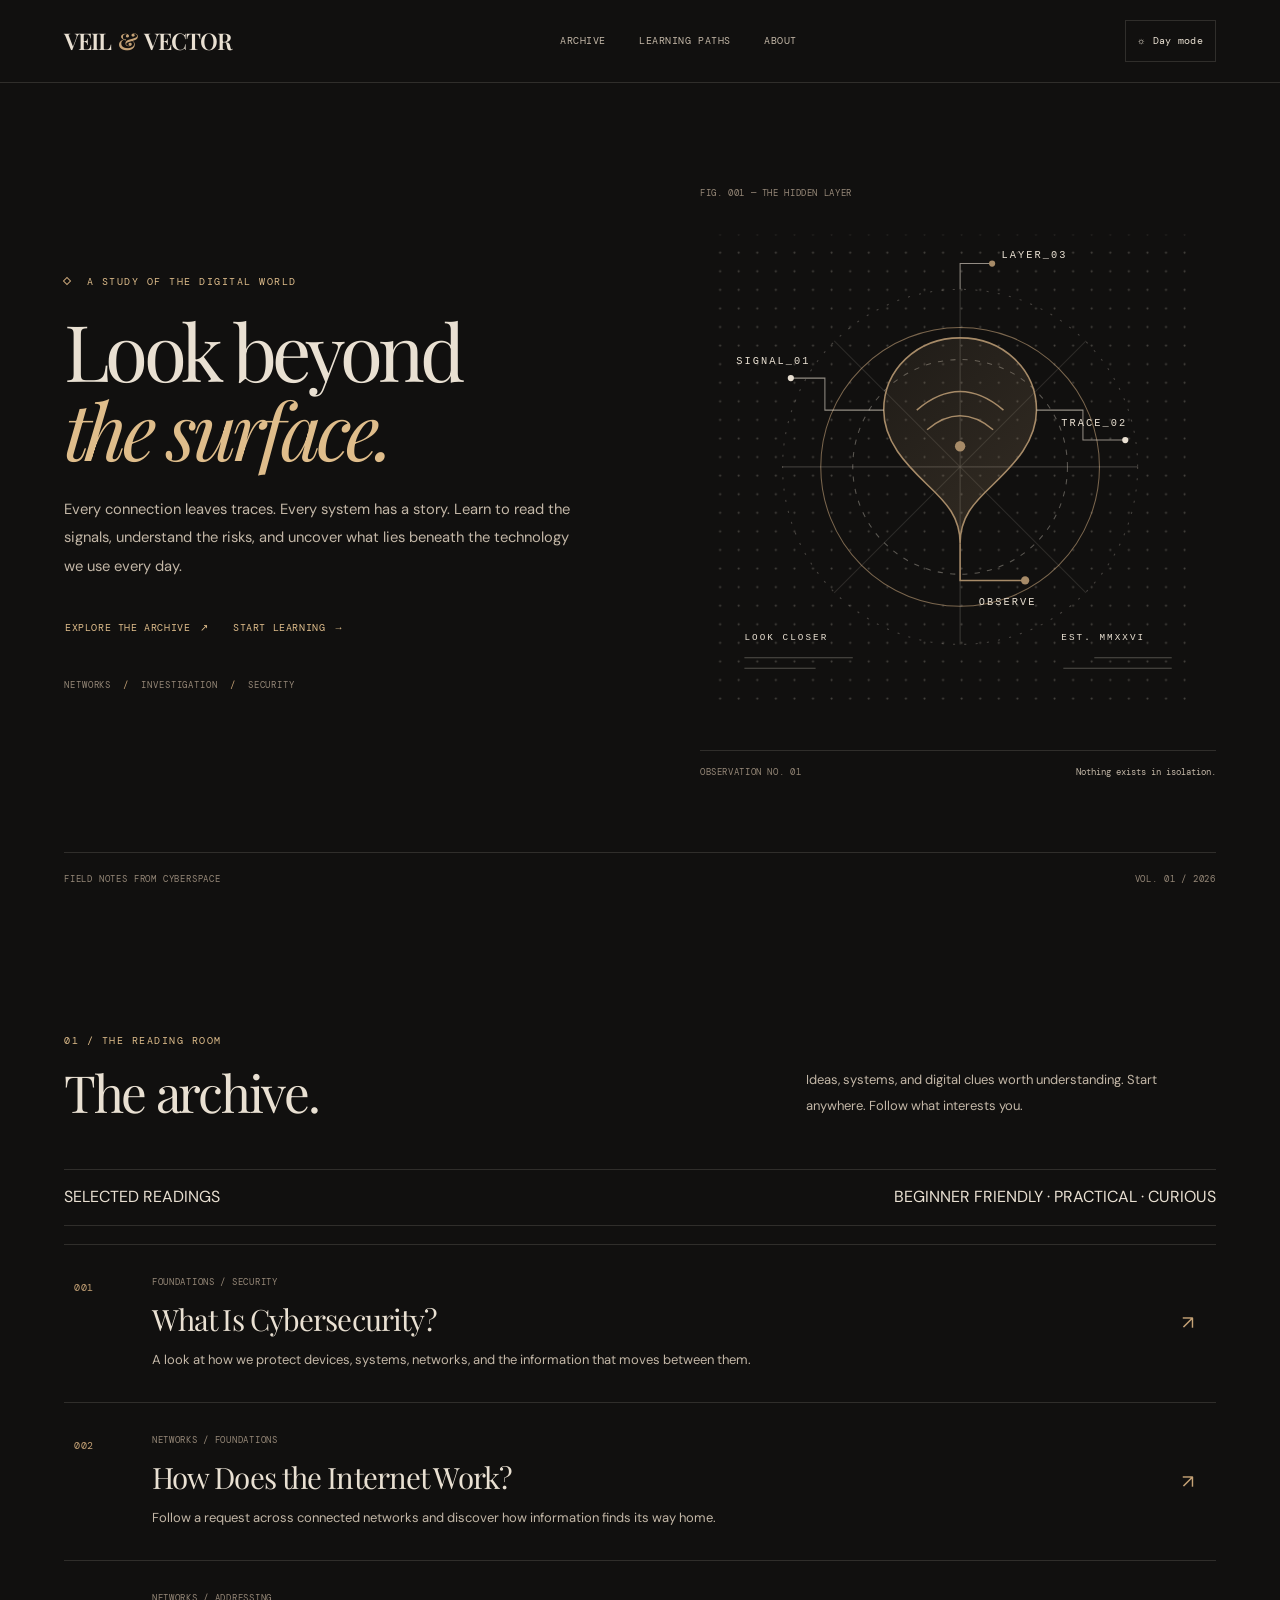
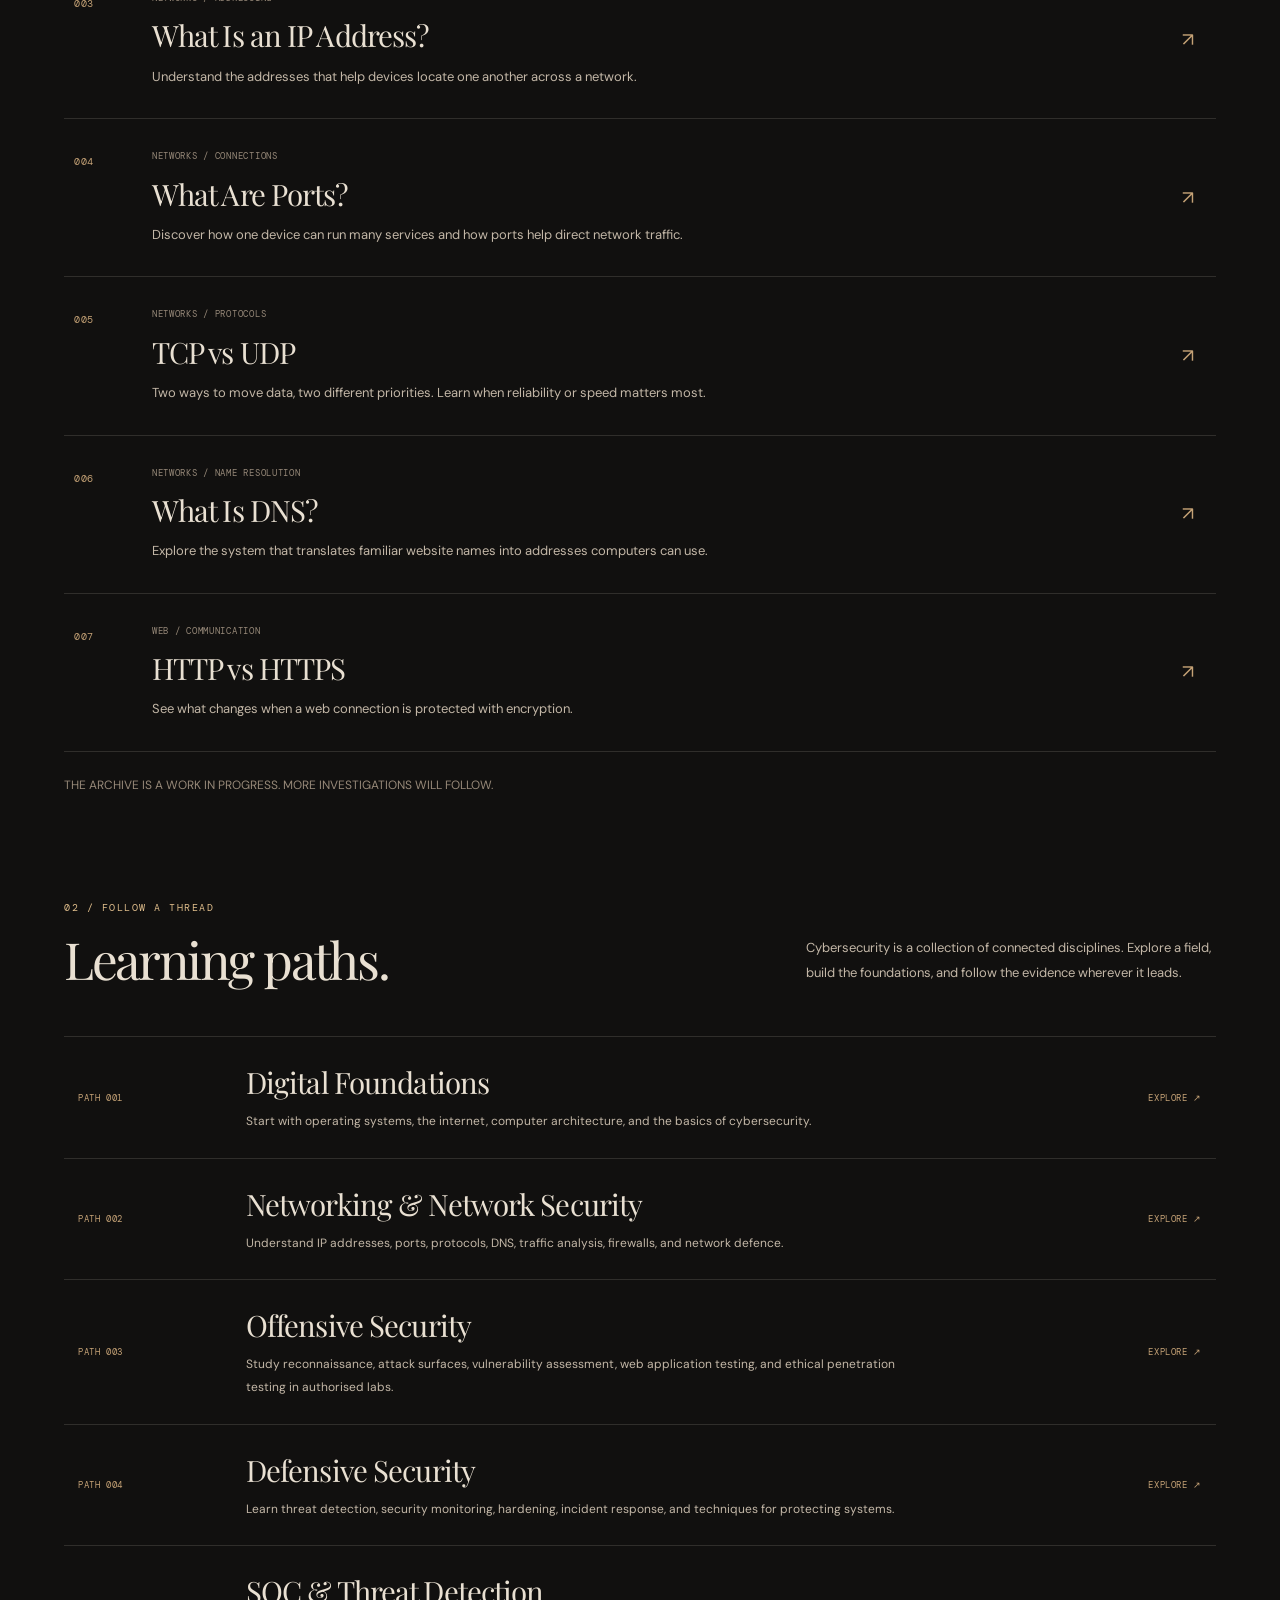
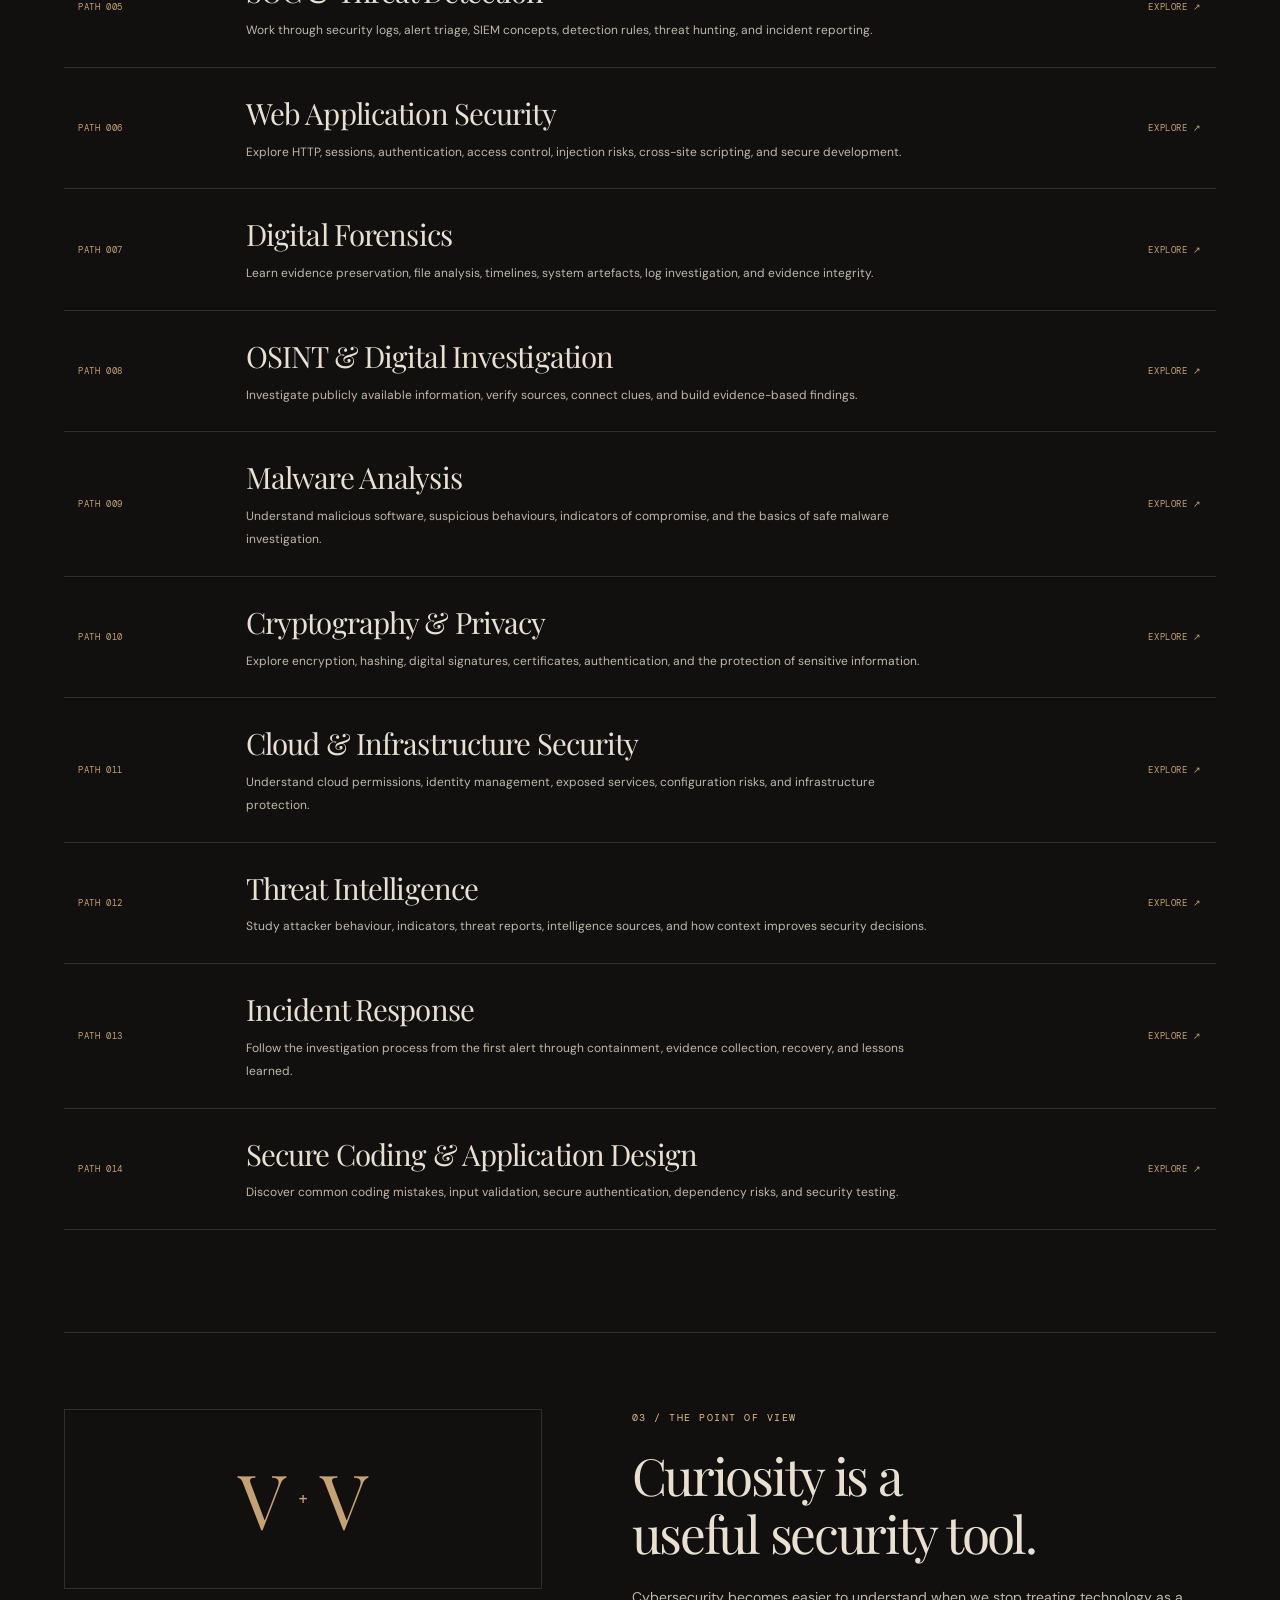
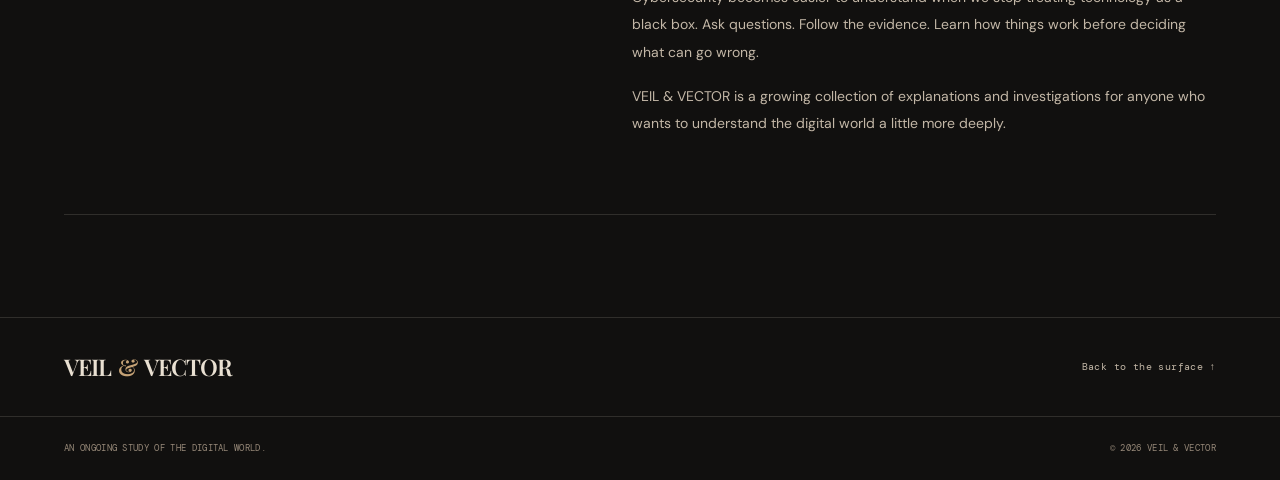
==== commit 90fd6a22: "Add Google site verification meta tag Added Google site verification meta tag for SEO." ====
--- a/index.html
+++ b/index.html
@@ -8,6 +8,7 @@
   <meta name="description" content="Explore cybersecurity through practical explanations, digital investigations, network security, and the hidden details behind how systems work.">
   <meta name="robots" content="index, follow">
   <meta name="theme-color" content="#171614">
+  <meta name="google-site-verification" content="VnwtGO-2ifBd8pe6FTS__7HRQ8ZHNiSAUOtihjeQen8" />
 
   <!-- Keep your existing Google Search Console verification value here. -->
   <!-- <meta name="google-site-verification" content="YOUR_EXISTING_VERIFICATION_CODE"> -->
--- a/style.css
+++ b/style.css
@@ -1,82 +1,122 @@
-
 /* =========================================================
-   VEIL & VECTOR — Editorial stylesheet
-   Spacious retro-future / digital field journal
+   VEIL & VECTOR
+   Editorial cyber-future / retro-magazine
+   Dark by default · Aged-paper light mode
    ========================================================= */
+
+/* 1. DESIGN TOKENS */
 
 :root {
   color-scheme: dark;
 
-  --bg: #171614;
-  --surface: #1d1b18;
-  --surface-soft: #24211d;
-  --text: #eee7da;
-  --body: #c6bdae;
-  --muted: #9b9181;
-  --accent: #c2a078;
-  --accent-deep: #95674f;
-  --line: rgba(221, 204, 176, 0.15);
-  --line-strong: rgba(221, 204, 176, 0.3);
-  --accent-wash: rgba(194, 160, 120, 0.055);
-
-  --serif: "Playfair Display", Georgia, serif;
-  --sans: "DM Sans", Arial, sans-serif;
-  --mono: "DM Mono", monospace;
-
-  --page-width: 1280px;
-  --page-gutter: clamp(28px, 7vw, 104px);
-  --section-space: clamp(96px, 12vw, 168px);
-  --content-width: 900px;
-}
-
-html[data-theme="day"] {
+  --page-width: 1320px;
+  --page-gutter: clamp(22px, 5vw, 68px);
+  --section-space: clamp(76px, 8vw, 112px);
+
+  --bg: #11100f;
+  --bg-soft: #171513;
+  --bg-raised: #1d1916;
+  --surface: #231e19;
+
+  --text: #e9e0d2;
+  --text-soft: #c3b7a7;
+  --muted: #968878;
+
+  --accent: #c5a276;
+  --accent-strong: #dfbd8b;
+  --accent-faint: rgba(197, 162, 118, 0.09);
+
+  --line: rgba(233, 224, 210, 0.14);
+  --line-strong: rgba(233, 224, 210, 0.27);
+
+  --serif: Georgia, "Times New Roman", serif;
+  --sans: "Inter", "Helvetica Neue", Arial, sans-serif;
+  --mono: "DM Mono", "Courier New", monospace;
+
+  --body-size: 16px;
+  --body-leading: 1.8;
+  --transition: 200ms ease;
+}
+
+/* 2. AGED-PAPER LIGHT MODE */
+
+html[data-theme="light"],
+body[data-theme="light"],
+html.light,
+body.light {
   color-scheme: light;
 
-  --bg: #eee6d7;
-  --surface: #e7decd;
-  --surface-soft: #ded3bf;
-  --text: #2c271f;
-  --body: #574d40;
-  --muted: #7c6f5d;
-  --accent: #896541;
-  --accent-deep: #874d3e;
-  --line: rgba(65, 49, 32, 0.15);
-  --line-strong: rgba(65, 49, 32, 0.3);
-  --accent-wash: rgba(137, 101, 65, 0.07);
-}
-
-* {
+  --bg: #e9dfcc;
+  --bg-soft: #e1d5c0;
+  --bg-raised: #f0e7d6;
+  --surface: #ded0b9;
+
+  --text: #28231e;
+  --text-soft: #50463b;
+  --muted: #796b59;
+
+  --accent: #855b3d;
+  --accent-strong: #68452f;
+  --accent-faint: rgba(133, 91, 61, 0.08);
+
+  --line: rgba(40, 35, 30, 0.15);
+  --line-strong: rgba(40, 35, 30, 0.28);
+}
+
+/* 3. RESET */
+
+*,
+*::before,
+*::after {
   box-sizing: border-box;
 }
 
 html {
+  width: 100%;
+  min-width: 320px;
+  margin: 0;
   scroll-behavior: smooth;
   scroll-padding-top: 100px;
-  font-size: 16px;
   background: var(--bg);
 }
 
 body {
+  width: 100%;
+  min-width: 320px;
   margin: 0;
+  overflow-x: hidden;
   background: var(--bg);
   color: var(--text);
   font-family: var(--sans);
-  font-size: 1rem;
-  line-height: 1.8;
+  font-size: var(--body-size);
+  font-weight: 400;
+  line-height: var(--body-leading);
   -webkit-font-smoothing: antialiased;
   text-rendering: optimizeLegibility;
-  transition: background-color 0.25s ease, color 0.25s ease;
-}
-
-body,
+  transition: background-color var(--transition), color var(--transition);
+}
+
+img,
+svg,
+video,
+canvas {
+  display: block;
+  max-width: 100%;
+}
+
+img {
+  height: auto;
+}
+
 button,
-a {
-  -webkit-tap-highlight-color: transparent;
-}
-
-button,
-a {
+input,
+select,
+textarea {
   font: inherit;
+}
+
+button {
+  color: inherit;
 }
 
 a {
@@ -84,379 +124,360 @@
   text-decoration: none;
 }
 
-button {
-  color: inherit;
-}
-
-img,
-svg {
-  display: block;
-  max-width: 100%;
+button,
+a,
+input,
+select,
+textarea {
+  -webkit-tap-highlight-color: transparent;
+}
+
+button:focus-visible,
+a:focus-visible,
+input:focus-visible,
+select:focus-visible,
+textarea:focus-visible {
+  outline: 2px solid var(--accent-strong);
+  outline-offset: 4px;
 }
 
 ::selection {
+  background: var(--accent);
   color: var(--bg);
-  background: var(--accent);
-}
-
-.skip-link {
-  position: absolute;
-  z-index: 1000;
-  top: 12px;
-  left: 12px;
-  padding: 10px 16px;
-  background: var(--text);
-  color: var(--bg);
-  transform: translateY(-160%);
-}
-
-.skip-link:focus {
-  transform: translateY(0);
-}
-
-/* =========================================================
-   GLOBAL LAYOUT
-   ========================================================= */
-
-.site-header,
-.hero,
-.section,
-.site-footer {
-  width: 100%;
-}
+}
+
+[hidden] {
+  display: none !important;
+}
+
+/* 4. SHARED PAGE WIDTH */
 
 .nav-wrap,
 .hero,
 .section,
-.site-footer > *,
-.mobile-nav {
-  width: min(var(--page-width), 100%);
-  margin-inline: auto;
-  padding-inline: var(--page-gutter);
-}
-
+.mobile-nav,
+.site-footer > * {
+  width: 100%;
+  max-width: var(--page-width);
+  margin-right: auto;
+  margin-left: auto;
+  padding-right: var(--page-gutter);
+  padding-left: var(--page-gutter);
+}
+
+.nav-wrap,
+.hero,
 .section {
-  padding-block: var(--section-space);
-}
-
-.section + .section {
-  padding-top: 0;
-}
+  position: relative;
+}
+
+main {
+  width: 100%;
+}
+
+p {
+  overflow-wrap: break-word;
+}
+
+hr {
+  height: 1px;
+  margin: 30px 0;
+  border: 0;
+  background: var(--line);
+}
+
+small,
+.small-text {
+  color: var(--muted);
+  font-size: 12px;
+}
+
+/* 5. HEADER & NAVIGATION */
 
 .site-header {
   position: relative;
   z-index: 20;
+  width: 100%;
   border-bottom: 1px solid var(--line);
+  background: var(--bg);
 }
 
 .nav-wrap {
-  min-height: 94px;
   display: flex;
   align-items: center;
   justify-content: space-between;
-  gap: 36px;
-}
-
-.wordmark {
+  gap: 30px;
+  min-height: 82px;
+  padding-top: 16px;
+  padding-bottom: 16px;
+}
+
+.brand,
+.site-brand,
+.logo {
   display: inline-flex;
   align-items: center;
-  gap: 8px;
   flex-shrink: 0;
+  gap: 11px;
   color: var(--text);
   font-family: var(--serif);
-  font-size: 1.15rem;
-  font-weight: 600;
+  font-size: clamp(19px, 1.8vw, 24px);
+  font-weight: 700;
+  letter-spacing: -0.045em;
+  line-height: 1.2;
+}
+
+.brand-mark,
+.logo-mark {
+  width: 29px;
+  height: 29px;
+  flex-shrink: 0;
+}
+
+.nav-links,
+.nav-actions {
+  display: flex;
+  align-items: center;
+  justify-content: flex-end;
+  gap: clamp(16px, 2.4vw, 32px);
+}
+
+.nav-links a,
+.nav-actions a {
+  color: var(--text-soft);
+  font-family: var(--mono);
+  font-size: 11px;
   letter-spacing: 0.055em;
-  line-height: 1.2;
-  white-space: nowrap;
-}
-
-.wordmark span {
-  color: var(--accent);
-  font-style: italic;
-  font-weight: 500;
-}
-
-.desktop-nav {
-  display: flex;
+  text-transform: uppercase;
+  transition: color var(--transition);
+}
+
+.nav-links a:hover,
+.nav-actions a:hover,
+.nav-links a[aria-current="page"] {
+  color: var(--accent-strong);
+}
+
+.theme-toggle,
+.menu-toggle,
+.mobile-menu-toggle {
+  display: inline-flex;
   align-items: center;
   justify-content: center;
-  gap: clamp(26px, 4vw, 58px);
-  margin-left: auto;
-}
-
-.desktop-nav a,
-.mobile-nav a {
-  color: var(--body);
-  font-size: 0.83rem;
-  transition: color 0.2s ease;
-}
-
-.desktop-nav a:hover,
-.mobile-nav a:hover {
-  color: var(--accent);
-}
-
-.nav-controls {
-  display: flex;
-  align-items: center;
-  gap: 18px;
-}
-
-.theme-toggle {
-  display: inline-flex;
-  align-items: center;
-  gap: 9px;
-  min-height: 40px;
-  padding: 8px 0 8px 16px;
-  border: 0;
-  background: transparent;
-  color: var(--body);
-  cursor: pointer;
-  font-size: 0.75rem;
-  white-space: nowrap;
-}
-
-.theme-icon {
-  color: var(--accent);
-  font-size: 1.2rem;
-  line-height: 1;
-}
-
-.theme-toggle:hover {
-  color: var(--text);
-}
-
-.menu-toggle {
-  display: none;
-  width: 42px;
-  height: 42px;
-  padding: 11px 8px;
+  gap: 8px;
+  min-width: 42px;
+  min-height: 42px;
+  padding: 9px 12px;
   border: 1px solid var(--line);
   border-radius: 0;
   background: transparent;
+  color: var(--text);
   cursor: pointer;
-}
-
-.menu-toggle span {
-  display: block;
-  width: 100%;
-  height: 1px;
-  margin: 6px 0;
-  background: var(--text);
+  transition: border-color var(--transition), background-color var(--transition);
+}
+
+.theme-toggle:hover,
+.menu-toggle:hover,
+.mobile-menu-toggle:hover {
+  border-color: var(--accent);
+  background: var(--accent-faint);
+}
+
+.menu-toggle,
+.mobile-menu-toggle {
+  display: none;
 }
 
 .mobile-nav {
-  padding-top: 0;
-  padding-bottom: 24px;
-}
-
-.mobile-nav[hidden] {
   display: none;
 }
 
-.mobile-nav:not([hidden]) {
-  display: flex;
-  flex-direction: column;
-  gap: 0;
-}
-
-.mobile-nav a {
-  padding: 13px 0;
-  border-top: 1px solid var(--line);
-}
-
-/* =========================================================
-   HERO
-   ========================================================= */
+/* 6. HERO */
 
 .hero {
-  padding-top: clamp(76px, 10vw, 136px);
-  padding-bottom: 34px;
+  padding-top: clamp(72px, 8vw, 112px);
+  padding-bottom: 32px;
 }
 
 .hero-grid {
   display: grid;
-  grid-template-columns: minmax(0, 1.04fr) minmax(320px, 0.96fr);
-  align-items: center;
-  gap: clamp(54px, 8vw, 112px);
+  grid-template-columns: minmax(0, 1.04fr) minmax(0, 0.96fr);
+  align-items: center;
+  gap: clamp(38px, 6vw, 82px);
 }
 
 .hero-copy {
   min-width: 0;
-  padding-block: 16px 30px;
-}
-
-.eyebrow {
-  display: flex;
-  align-items: center;
-  gap: 12px;
-  margin: 0 0 29px;
-  color: var(--muted);
-  font-family: var(--mono);
-  font-size: 0.69rem;
+  padding: 8px 0;
+}
+
+.eyebrow,
+.section-label,
+.kicker {
+  margin: 0 0 20px;
+  color: var(--accent-strong);
+  font-family: var(--mono);
+  font-size: 10px;
   font-weight: 400;
-  letter-spacing: 0.13em;
+  letter-spacing: 0.15em;
   line-height: 1.8;
   text-transform: uppercase;
 }
 
-.eyebrow-mark {
-  width: 7px;
-  height: 7px;
-  flex: 0 0 7px;
-  border-radius: 50%;
-  background: var(--accent);
-}
-
 .hero h1 {
-  max-width: 660px;
+  max-width: 700px;
   margin: 0;
   color: var(--text);
   font-family: var(--serif);
-  font-size: clamp(3.3rem, 5.5vw, 5.7rem);
-  font-weight: 500;
-  letter-spacing: -0.055em;
-  line-height: 1.08;
-}
-
-.hero h1 em {
-  display: block;
-  margin-top: 8px;
-  color: var(--accent);
-  font-weight: 500;
+  font-size: clamp(48px, 6.1vw, 84px);
+  font-weight: 400;
+  letter-spacing: -0.06em;
+  line-height: 1.02;
+  text-wrap: balance;
+}
+
+.hero h1 em,
+.hero h1 i {
+  color: var(--accent-strong);
+  font-weight: 400;
 }
 
 .hero-description {
-  max-width: 490px;
-  margin: 33px 0 0;
-  color: var(--body);
-  font-size: 1rem;
-  line-height: 2;
+  max-width: 510px;
+  margin: 25px 0 0;
+  color: var(--text-soft);
+  font-size: clamp(14px, 1.15vw, 16px);
+  line-height: 1.95;
 }
 
 .hero-actions {
   display: flex;
   flex-wrap: wrap;
   align-items: center;
-  gap: 22px 35px;
-  margin-top: 39px;
-}
-
+  gap: 12px 22px;
+  margin-top: 30px;
+}
+
+.button,
+.button-primary,
+.button-secondary,
 .text-link {
   display: inline-flex;
   align-items: center;
-  gap: 12px;
-  padding-bottom: 6px;
-  border-bottom: 1px solid var(--accent);
+  justify-content: center;
+  gap: 10px;
+  min-height: 46px;
+  padding: 11px 16px;
+  border: 1px solid var(--line-strong);
+  border-radius: 0;
+  background: transparent;
   color: var(--text);
-  font-size: 0.84rem;
-  transition: color 0.2s ease, gap 0.2s ease;
-}
-
-.text-link span {
-  color: var(--accent);
+  font-family: var(--mono);
+  font-size: 10px;
+  letter-spacing: 0.06em;
+  line-height: 1.6;
+  text-transform: uppercase;
+  cursor: pointer;
+  transition: background-color var(--transition), border-color var(--transition), color var(--transition);
+}
+
+.button:hover,
+.button-secondary:hover {
+  border-color: var(--accent);
+  background: var(--accent-faint);
+}
+
+.button-primary {
+  border-color: var(--accent);
+  background: var(--accent);
+  color: #17120e;
+}
+
+.button-primary:hover {
+  border-color: var(--accent-strong);
+  background: var(--accent-strong);
+}
+
+.text-link {
+  min-height: 0;
+  padding: 8px 0;
+  border-color: transparent;
+  color: var(--accent-strong);
 }
 
 .text-link:hover {
-  gap: 17px;
-  color: var(--accent);
-}
-
-.text-link-muted {
-  border-bottom-color: var(--line-strong);
-  color: var(--body);
-}
-
-.hero-meta {
+  color: var(--text);
+}
+
+.hero-art,
+.hero-visual,
+.hero-illustration {
+  position: relative;
+  width: 100%;
+  min-width: 0;
+  align-self: center;
+}
+
+.hero-art svg,
+.hero-visual svg,
+.hero-illustration svg {
+  width: 100%;
+  height: auto;
+}
+
+.hero-art img,
+.hero-visual img,
+.hero-illustration img {
+  width: 100%;
+  object-fit: contain;
+}
+
+.hero-rule {
   display: flex;
-  flex-wrap: wrap;
-  gap: 11px;
-  align-items: center;
-  margin-top: 65px;
+  align-items: center;
+  justify-content: space-between;
+  gap: 18px 28px;
+  margin-top: clamp(44px, 6vw, 72px);
+  padding: 18px 0 10px;
+  border-top: 1px solid var(--line);
   color: var(--muted);
   font-family: var(--mono);
-  font-size: 0.62rem;
+  font-size: 9px;
   letter-spacing: 0.09em;
   line-height: 1.8;
-}
-
-.meta-divider {
-  color: var(--accent);
-}
-
-.hero-art {
+  text-transform: uppercase;
+}
+
+.hero-rule > * {
   min-width: 0;
-  padding: 20px 0 0;
-}
-
-.art-index {
-  padding-bottom: 12px;
-  border-bottom: 1px solid var(--line);
-  color: var(--muted);
-  font-family: var(--mono);
-  font-size: 0.63rem;
-  letter-spacing: 0.1em;
-}
-
-.signal-art {
-  width: 100%;
-  height: auto;
-  max-height: 550px;
-  margin: 10px auto 0;
-  color: var(--body);
-  overflow: visible;
-}
-
-.art-caption {
+}
+
+/* 7. SECTION HEADINGS */
+
+.section {
+  padding-top: var(--section-space);
+  padding-bottom: var(--section-space);
+}
+
+.section + .section {
+  padding-top: 0;
+}
+
+.section-heading {
   display: flex;
-  flex-wrap: wrap;
+  align-items: flex-end;
   justify-content: space-between;
-  gap: 12px 24px;
-  padding-top: 17px;
-  border-top: 1px solid var(--line);
-  color: var(--muted);
-  font-family: var(--mono);
-  font-size: 0.63rem;
-  line-height: 1.8;
-}
-
-.art-caption span:last-child {
-  color: var(--body);
-  font-family: var(--serif);
-  font-size: 0.9rem;
-  font-style: italic;
-  letter-spacing: 0;
-}
-
-.hero-rule {
-  display: flex;
-  justify-content: space-between;
-  gap: 20px;
-  margin-top: clamp(68px, 9vw, 115px);
-  padding-top: 17px;
-  border-top: 1px solid var(--line-strong);
-  color: var(--muted);
-  font-family: var(--mono);
-  font-size: 0.63rem;
-  letter-spacing: 0.09em;
-  line-height: 1.8;
-}
-
-/* =========================================================
-   SECTION HEADINGS
-   ========================================================= */
-
-.section-heading {
-  display: grid;
-  grid-template-columns: minmax(0, 1fr) minmax(260px, 0.7fr);
-  align-items: end;
-  gap: 36px 80px;
-  margin-bottom: 58px;
-}
-
-.section-heading .eyebrow {
-  margin-bottom: 20px;
+  gap: 24px 48px;
+  margin: 0 0 clamp(30px, 4vw, 48px);
+}
+
+.section-heading > * {
+  min-width: 0;
+}
+
+.section-heading .eyebrow,
+.section-heading .section-label {
+  margin-bottom: 14px;
 }
 
 .section-heading h2,
@@ -464,573 +485,659 @@
   margin: 0;
   color: var(--text);
   font-family: var(--serif);
-  font-size: clamp(2.6rem, 4.5vw, 4.15rem);
-  font-weight: 500;
+  font-size: clamp(34px, 4vw, 54px);
+  font-weight: 400;
   letter-spacing: -0.045em;
-  line-height: 1.18;
-}
-
-.heading-period {
+  line-height: 1.12;
+  text-wrap: balance;
+}
+
+.section-intro {
+  max-width: 410px;
+  margin: 0 0 3px;
+  color: var(--text-soft);
+  font-size: 13px;
+  line-height: 1.95;
+}
+
+.section-number {
   color: var(--accent);
-}
-
-.section-intro {
-  max-width: 420px;
-  justify-self: end;
-  margin: 0 0 5px;
-  color: var(--body);
-  font-size: 0.96rem;
-  line-height: 2;
-}
-
-/* =========================================================
-   ARCHIVE
-   ========================================================= */
+  font-family: var(--mono);
+  font-size: 11px;
+  letter-spacing: 0.08em;
+}
+
+/* 8. ARTICLE ARCHIVE */
 
 .archive-tools {
   display: flex;
+  align-items: center;
+  justify-content: space-between;
   flex-wrap: wrap;
-  justify-content: space-between;
-  align-items: center;
-  gap: 12px 25px;
-  margin-bottom: 22px;
-  padding: 15px 0;
+  gap: 12px 20px;
+  margin: 0 0 18px;
+  padding: 13px 0;
   border-top: 1px solid var(--line);
+  border-bottom: 1px solid var(--line);
+}
+
+.archive-count,
+.archive-filter-label,
+.archive-tools label {
   color: var(--muted);
   font-family: var(--mono);
-  font-size: 0.63rem;
-  letter-spacing: 0.09em;
+  font-size: 10px;
+  letter-spacing: 0.07em;
   line-height: 1.8;
+  text-transform: uppercase;
+}
+
+.archive-tools select,
+.archive-tools input,
+.archive-search {
+  width: auto;
+  max-width: 100%;
+  min-height: 40px;
+  padding: 8px 11px;
+  border: 1px solid var(--line);
+  border-radius: 0;
+  background: var(--bg-soft);
+  color: var(--text);
+}
+
+.archive-tools input::placeholder,
+.archive-search::placeholder {
+  color: var(--muted);
+}
+
+.archive-tools select:focus-visible,
+.archive-tools input:focus-visible,
+.archive-search:focus-visible {
+  border-color: var(--accent);
 }
 
 .archive-list {
-  border-top: 1px solid var(--line-strong);
+  width: 100%;
+  margin: 0;
+  padding: 0;
+  border-top: 1px solid var(--line);
+  list-style: none;
 }
 
 .archive-row {
   display: grid;
-  grid-template-columns: 55px minmax(0, 1fr) 30px;
+  grid-template-columns: 42px minmax(0, 1fr) 24px;
   align-items: start;
-  gap: clamp(22px, 3.4vw, 48px);
-  padding: 36px 20px 38px 8px;
+  gap: clamp(18px, 2.8vw, 36px);
+  width: 100%;
+  margin: 0;
+  padding: 29px 10px;
   border-bottom: 1px solid var(--line);
-  transition:
-    padding 0.25s ease,
-    background-color 0.25s ease;
+  transition: background-color var(--transition), border-color var(--transition);
 }
 
 .archive-row:hover {
-  padding-right: 20px;
-  padding-left: 20px;
-  background: var(--accent-wash);
-}
-
+  border-bottom-color: var(--line-strong);
+  background: var(--accent-faint);
+}
+
+.article-index,
+.archive-row .index,
 .article-number {
   padding-top: 5px;
   color: var(--accent);
   font-family: var(--mono);
-  font-size: 0.75rem;
-  letter-spacing: 0.04em;
-  line-height: 1.8;
+  font-size: 10px;
+  letter-spacing: 0.07em;
 }
 
 .article-copy {
   display: flex;
-  min-width: 0;
   flex-direction: column;
   align-items: flex-start;
-  gap: 13px;
-}
-
-.article-category {
+  gap: 10px;
+  min-width: 0;
+  padding: 0;
+}
+
+.article-category,
+.article-meta,
+.article-date {
+  color: var(--muted);
+  font-family: var(--mono);
+  font-size: 9px;
+  letter-spacing: 0.08em;
+  line-height: 1.8;
+  text-transform: uppercase;
+}
+
+.article-copy strong,
+.article-title {
   display: block;
-  color: var(--muted);
-  font-family: var(--mono);
-  font-size: 0.65rem;
-  letter-spacing: 0.12em;
-  line-height: 1.8;
-}
-
-.article-copy strong {
-  display: block;
-  max-width: 100%;
+  max-width: 800px;
   margin: 0;
   color: var(--text);
   font-family: var(--serif);
-  font-size: clamp(1.55rem, 2.3vw, 2rem);
-  font-weight: 500;
-  letter-spacing: -0.025em;
-  line-height: 1.4;
-  overflow-wrap: anywhere;
-  transition: color 0.2s ease;
-}
-
-.archive-row:hover .article-copy strong {
+  font-size: clamp(23px, 2.3vw, 32px);
+  font-weight: 400;
+  letter-spacing: -0.03em;
+  line-height: 1.3;
+  transition: color var(--transition);
+}
+
+.archive-row:hover .article-copy strong,
+.archive-row:hover .article-title {
+  color: var(--accent-strong);
+}
+
+.article-description {
+  max-width: 680px;
+  margin: 0;
+  color: var(--text-soft);
+  font-size: 13px;
+  line-height: 1.9;
+}
+
+.article-arrow,
+.archive-row .arrow {
+  align-self: center;
+  padding: 5px 0;
   color: var(--accent);
-}
-
-.article-description {
-  display: block;
-  max-width: 650px;
+  font-size: 19px;
+  transition: color var(--transition), transform var(--transition);
+}
+
+.archive-row:hover .article-arrow,
+.archive-row:hover .arrow {
+  color: var(--accent-strong);
+  transform: translateX(3px);
+}
+
+.archive-note {
+  margin: 22px 0 0;
+  color: var(--muted);
+  font-size: 12px;
+  line-height: 1.9;
+}
+
+/* 9. LEARNING PATHS */
+
+.path-list {
+  width: 100%;
   margin: 0;
-  color: var(--body);
-  font-size: 0.94rem;
-  line-height: 2;
-}
-
-.row-arrow {
-  justify-self: end;
-  align-self: center;
-  padding-top: 2px;
-  color: var(--accent);
-  font-size: 1.3rem;
-  line-height: 1;
-  transition: transform 0.2s ease;
-}
-
-.archive-row:hover .row-arrow {
-  transform: translate(4px, -4px);
-}
-
-.archive-note {
-  max-width: 700px;
-  margin: 28px 0 0;
-  color: var(--muted);
-  font-family: var(--mono);
-  font-size: 0.65rem;
-  letter-spacing: 0.025em;
-  line-height: 2;
-}
-
-/* =========================================================
-   LEARNING PATHS
-   ========================================================= */
-
-.paths-section {
-  padding-bottom: var(--section-space);
-}
-
-.path-list {
-  border-top: 1px solid var(--line-strong);
+  padding: 0;
+  border-top: 1px solid var(--line);
+  list-style: none;
 }
 
 .path-row {
   display: grid;
-  grid-template-columns: 115px minmax(0, 1fr) 105px;
-  align-items: center;
-  gap: 30px;
-  padding: 30px 10px;
+  grid-template-columns: minmax(0, 1fr) 24px;
+  align-items: center;
+  gap: 20px 32px;
+  width: 100%;
+  margin: 0;
+  padding: 25px 14px;
   border-bottom: 1px solid var(--line);
-  transition: background-color 0.2s ease, padding 0.2s ease;
+  transition: background-color var(--transition), border-color var(--transition);
 }
 
 .path-row:hover {
-  padding-inline: 18px;
-  background: var(--accent-wash);
-}
-
-.path-index {
-  align-self: start;
-  padding-top: 5px;
-  color: var(--muted);
-  font-family: var(--mono);
-  font-size: 0.65rem;
-  letter-spacing: 0.08em;
-  line-height: 1.8;
+  border-bottom-color: var(--line-strong);
+  background: var(--accent-faint);
 }
 
 .path-main {
   display: flex;
-  min-width: 0;
   flex-direction: column;
   align-items: flex-start;
   gap: 8px;
+  min-width: 0;
+}
+
+.path-number,
+.path-level,
+.path-meta {
+  color: var(--accent);
+  font-family: var(--mono);
+  font-size: 9px;
+  letter-spacing: 0.09em;
+  line-height: 1.8;
+  text-transform: uppercase;
 }
 
 .path-main strong {
   color: var(--text);
   font-family: var(--serif);
-  font-size: clamp(1.35rem, 2.1vw, 1.7rem);
-  font-weight: 500;
-  line-height: 1.45;
-}
-
-.path-main > span {
-  max-width: 600px;
-  color: var(--body);
-  font-size: 0.91rem;
+  font-size: clamp(22px, 2.3vw, 31px);
+  font-weight: 400;
+  letter-spacing: -0.03em;
+  line-height: 1.35;
+  transition: color var(--transition);
+}
+
+.path-main > span:not(.path-number):not(.path-level):not(.path-meta) {
+  max-width: 680px;
+  color: var(--text-soft);
+  font-size: 12px;
   line-height: 1.9;
 }
 
-.path-cta {
-  display: flex;
-  align-items: center;
-  justify-content: flex-end;
-  gap: 12px;
+.path-row:hover .path-main strong {
+  color: var(--accent-strong);
+}
+
+.path-arrow {
   color: var(--accent);
-  font-size: 0.82rem;
-  white-space: nowrap;
-}
-
-/* =========================================================
-   ABOUT / MANIFESTO
-   ========================================================= */
-
-.manifesto-section {
-  padding-top: 0;
-}
+  font-size: 19px;
+  transition: color var(--transition), transform var(--transition);
+}
+
+.path-row:hover .path-arrow {
+  color: var(--accent-strong);
+  transform: translateX(3px);
+}
+
+/* 10. ABOUT / MANIFESTO */
 
 .manifesto-grid {
   display: grid;
-  grid-template-columns: minmax(170px, 0.65fr) minmax(0, 1.35fr);
-  gap: clamp(45px, 10vw, 145px);
+  grid-template-columns: minmax(0, 0.9fr) minmax(0, 1.1fr);
   align-items: start;
+  gap: clamp(38px, 7vw, 90px);
+  margin: 0;
   padding: clamp(42px, 6vw, 76px) 0;
-  border-top: 1px solid var(--line-strong);
-  border-bottom: 1px solid var(--line-strong);
-}
-
-.manifesto-stamp {
-  display: flex;
-  align-items: center;
-  justify-content: center;
-  gap: 13px;
-  width: min(100%, 220px);
-  aspect-ratio: 1;
-  border: 1px solid var(--line-strong);
-  border-radius: 50%;
-  color: var(--accent);
-  font-family: var(--serif);
-  font-size: clamp(2.4rem, 5vw, 4rem);
-  font-weight: 500;
-}
-
-.stamp-cross {
-  align-self: center;
-  font-family: var(--mono);
-  font-size: 1.1rem;
-  opacity: 0.7;
+  border-top: 1px solid var(--line);
+  border-bottom: 1px solid var(--line);
 }
 
 .manifesto-copy {
-  max-width: 720px;
-}
-
-.manifesto-copy .eyebrow {
-  margin-bottom: 23px;
+  min-width: 0;
 }
 
 .manifesto-copy h2 {
-  max-width: 680px;
-  margin-bottom: 28px;
-  font-size: clamp(2.25rem, 4.1vw, 3.7rem);
-  line-height: 1.25;
+  margin: 0 0 22px;
 }
 
 .manifesto-copy p:not(.eyebrow) {
-  max-width: 650px;
-  margin: 0 0 20px;
-  color: var(--body);
-  font-size: 0.98rem;
-  line-height: 2.05;
+  margin: 0 0 17px;
+  color: var(--text-soft);
+  font-size: 14px;
+  line-height: 1.95;
 }
 
 .manifesto-copy p:last-child {
   margin-bottom: 0;
 }
 
-/* =========================================================
-   FOOTER
-   ========================================================= */
+.manifesto-aside,
+.manifesto-note {
+  min-width: 0;
+  padding-top: 5px;
+  color: var(--text-soft);
+  font-family: var(--serif);
+  font-size: clamp(21px, 2.5vw, 32px);
+  line-height: 1.5;
+}
+
+.manifesto-aside p,
+.manifesto-note p {
+  margin: 0;
+}
+
+.manifesto-aside em,
+.manifesto-note em {
+  color: var(--accent-strong);
+  font-weight: 400;
+}
+
+/* 11. FOOTER */
 
 .site-footer {
+  width: 100%;
   border-top: 1px solid var(--line);
 }
 
-.footer-top,
+.footer-top {
+  display: flex;
+  align-items: center;
+  justify-content: space-between;
+  gap: 24px;
+  min-height: 98px;
+  padding-top: 22px;
+  padding-bottom: 22px;
+}
+
+.footer-brand {
+  color: var(--text);
+  font-family: var(--serif);
+  font-size: 22px;
+  letter-spacing: -0.04em;
+}
+
+.footer-links {
+  display: flex;
+  flex-wrap: wrap;
+  align-items: center;
+  gap: 12px 24px;
+}
+
+.footer-links a {
+  color: var(--text-soft);
+  font-family: var(--mono);
+  font-size: 9px;
+  letter-spacing: 0.07em;
+  text-transform: uppercase;
+  transition: color var(--transition);
+}
+
+.footer-links a:hover {
+  color: var(--accent-strong);
+}
+
 .footer-bottom {
   display: flex;
   align-items: center;
   justify-content: space-between;
-  gap: 25px;
-}
-
-.footer-top {
-  min-height: 110px;
-}
-
-.footer-wordmark {
-  font-size: 1.05rem;
-}
-
-.back-to-top {
-  color: var(--body);
-  font-size: 0.8rem;
-  transition: color 0.2s ease;
-}
-
-.back-to-top:hover {
-  color: var(--accent);
-}
-
-.footer-bottom {
-  min-height: 62px;
+  gap: 16px;
+  min-height: 64px;
+  padding-top: 15px;
+  padding-bottom: 15px;
   border-top: 1px solid var(--line);
   color: var(--muted);
   font-family: var(--mono);
-  font-size: 0.6rem;
-  letter-spacing: 0.065em;
+  font-size: 9px;
+  letter-spacing: 0.035em;
   line-height: 1.8;
 }
 
-/* =========================================================
-   MEDIUM SCREENS
-   ========================================================= */
-
-@media (max-width: 1000px) {
+.footer-bottom p {
+  margin: 0;
+}
+
+/* 12. TABLET */
+
+@media (max-width: 960px) {
   :root {
-    --page-gutter: clamp(30px, 5vw, 58px);
-    --section-space: clamp(85px, 11vw, 125px);
+    --page-gutter: clamp(24px, 4.2vw, 40px);
+    --section-space: 78px;
   }
 
   .nav-wrap {
-    min-height: 82px;
-    gap: 25px;
-  }
-
-  .desktop-nav {
+    min-height: 76px;
+    gap: 18px;
+  }
+
+  .nav-links,
+  .nav-actions {
+    gap: 16px;
+  }
+
+  .nav-links a,
+  .nav-actions a {
+    font-size: 10px;
+  }
+
+  .hero-grid {
+    grid-template-columns: minmax(0, 1fr) minmax(0, 0.88fr);
+    gap: 32px;
+  }
+
+  .hero h1 {
+    font-size: clamp(46px, 6vw, 66px);
+  }
+
+  .section-heading {
     gap: 24px;
   }
 
-  .hero-grid {
-    grid-template-columns: minmax(0, 1fr) minmax(260px, 0.8fr);
-    gap: 42px;
-  }
-
-  .hero h1 {
-    font-size: clamp(3.1rem, 6.2vw, 4.7rem);
-  }
-
-  .hero-description {
-    font-size: 0.94rem;
-  }
-
-  .section-heading {
-    gap: 30px 45px;
-  }
-
-  .archive-row {
-    gap: 25px;
-  }
-
-  .path-row {
-    grid-template-columns: 95px minmax(0, 1fr) 85px;
-    gap: 23px;
-  }
-
   .manifesto-grid {
-    gap: 55px;
-  }
-}
-
-/* =========================================================
-   TABLET / MOBILE
-   ========================================================= */
+    gap: 40px;
+  }
+}
+
+/* 13. MOBILE */
 
 @media (max-width: 700px) {
   :root {
-    --page-gutter: 26px;
-    --section-space: 88px;
+    --page-gutter: 22px;
+    --section-space: 68px;
   }
 
   html {
     scroll-padding-top: 76px;
   }
 
+  body {
+    font-size: 15px;
+  }
+
   .nav-wrap {
-    min-height: 74px;
-    gap: 15px;
-  }
-
-  .wordmark {
-    gap: 6px;
-    font-size: 1rem;
-    letter-spacing: 0.035em;
-  }
-
-  .desktop-nav {
+    min-height: 70px;
+    gap: 10px;
+    padding-top: 12px;
+    padding-bottom: 12px;
+  }
+
+  .brand,
+  .site-brand,
+  .logo {
+    gap: 8px;
+    font-size: 18px;
+  }
+
+  .brand-mark,
+  .logo-mark {
+    width: 25px;
+    height: 25px;
+  }
+
+  .nav-links {
     display: none;
   }
 
-  .nav-controls {
-    gap: 10px;
-  }
-
-  .theme-toggle {
-    gap: 6px;
-    min-height: 38px;
-    padding-left: 0;
-    font-size: 0.7rem;
-  }
-
-  .menu-toggle {
-    display: block;
-    width: 38px;
-    height: 38px;
+  .nav-actions {
+    gap: 7px;
+  }
+
+  .nav-actions a {
+    font-size: 9px;
+  }
+
+  .theme-toggle,
+  .menu-toggle,
+  .mobile-menu-toggle {
+    min-width: 37px;
+    min-height: 37px;
+    padding: 6px 8px;
+  }
+
+  .menu-toggle,
+  .mobile-menu-toggle {
+    display: inline-flex;
+  }
+
+  .mobile-nav {
+    display: none;
+    padding-top: 8px;
+    padding-bottom: 16px;
+    border-top: 1px solid var(--line);
+  }
+
+  .mobile-nav.is-open,
+  .mobile-nav.open,
+  .mobile-nav[aria-hidden="false"] {
+    display: flex;
+    flex-direction: column;
+    gap: 0;
+  }
+
+  .mobile-nav a {
+    padding: 12px 0;
+    border-bottom: 1px solid var(--line);
+    color: var(--text-soft);
+    font-family: var(--mono);
+    font-size: 10px;
+    letter-spacing: 0.07em;
+    text-transform: uppercase;
+    transition: color var(--transition);
+  }
+
+  .mobile-nav a:hover {
+    color: var(--accent-strong);
   }
 
   .hero {
-    padding-top: 75px;
-    padding-bottom: 25px;
+    padding-top: 56px;
+    padding-bottom: 24px;
   }
 
   .hero-grid {
     grid-template-columns: minmax(0, 1fr);
-    gap: 45px;
+    gap: 30px;
   }
 
   .hero-copy {
     padding: 0;
   }
 
-  .eyebrow {
-    gap: 10px;
-    margin-bottom: 23px;
-    font-size: 0.63rem;
-    letter-spacing: 0.1em;
+  .eyebrow,
+  .section-label,
+  .kicker {
+    margin-bottom: 16px;
+    font-size: 9px;
   }
 
   .hero h1 {
-    max-width: 580px;
-    font-size: clamp(3.3rem, 10vw, 4.7rem);
-    line-height: 1.08;
-  }
-
-  .hero h1 em {
-    margin-top: 5px;
+    max-width: 560px;
+    font-size: clamp(45px, 10.8vw, 66px);
+    line-height: 1.04;
   }
 
   .hero-description {
-    max-width: 520px;
-    margin-top: 25px;
-    font-size: 0.94rem;
-    line-height: 1.95;
+    margin-top: 20px;
+    font-size: 14px;
+    line-height: 1.9;
   }
 
   .hero-actions {
-    gap: 20px 26px;
-    margin-top: 30px;
-  }
-
-  .hero-meta {
-    gap: 8px;
-    margin-top: 43px;
-    font-size: 0.57rem;
-  }
-
-  .hero-art {
-    width: min(100%, 480px);
-    margin-inline: auto;
+    gap: 10px 16px;
+    margin-top: 24px;
+  }
+
+  .hero-art,
+  .hero-visual,
+  .hero-illustration {
+    width: 100%;
+    max-width: 460px;
+    margin: 0 auto;
+  }
+
+  .hero-rule {
+    align-items: flex-start;
+    flex-wrap: wrap;
+    gap: 8px 18px;
+    margin-top: 34px;
+    padding-top: 14px;
+    padding-bottom: 7px;
+    font-size: 8px;
+  }
+
+  .section {
+    padding-top: var(--section-space);
+    padding-bottom: var(--section-space);
+  }
+
+  .section + .section {
     padding-top: 0;
   }
 
-  .signal-art {
-    max-height: none;
-  }
-
-  .hero-rule {
-    gap: 15px;
-    margin-top: 58px;
-    font-size: 0.56rem;
-  }
-
   .section-heading {
-    grid-template-columns: minmax(0, 1fr);
-    gap: 18px;
-    margin-bottom: 39px;
-  }
-
-  .section-heading .eyebrow {
-    margin-bottom: 17px;
-  }
-
-  .section-heading h2 {
-    font-size: clamp(2.6rem, 9vw, 3.5rem);
+    align-items: flex-start;
+    flex-direction: column;
+    gap: 13px;
+    margin-bottom: 27px;
+  }
+
+  .section-heading .eyebrow,
+  .section-heading .section-label {
+    margin-bottom: 10px;
+  }
+
+  .section-heading h2,
+  .manifesto-copy h2 {
+    font-size: clamp(34px, 8.5vw, 45px);
   }
 
   .section-intro {
-    max-width: 500px;
-    justify-self: start;
-    margin: 0;
-    font-size: 0.92rem;
-    line-height: 1.95;
+    max-width: 540px;
+    font-size: 12px;
+    line-height: 1.9;
   }
 
   .archive-tools {
     align-items: flex-start;
-    flex-direction: column;
-    gap: 6px;
-    padding: 14px 0;
-    font-size: 0.58rem;
+    gap: 10px 14px;
+    margin-bottom: 14px;
+    padding: 12px 0;
+  }
+
+  .archive-tools select,
+  .archive-tools input,
+  .archive-search {
+    min-width: 0;
+    font-size: 12px;
   }
 
   .archive-row {
-    grid-template-columns: 30px minmax(0, 1fr) 19px;
-    gap: 15px;
-    padding: 27px 2px 29px 0;
-  }
-
-  .archive-row:hover {
-    padding-right: 7px;
-    padding-left: 7px;
-  }
-
+    grid-template-columns: 25px minmax(0, 1fr) 15px;
+    gap: 10px;
+    padding: 23px 3px;
+  }
+
+  .article-index,
+  .archive-row .index,
   .article-number {
-    padding-top: 3px;
-    font-size: 0.67rem;
+    padding-top: 4px;
+    font-size: 9px;
   }
 
   .article-copy {
-    gap: 10px;
-  }
-
-  .article-category {
-    font-size: 0.59rem;
-    letter-spacing: 0.075em;
-    overflow-wrap: anywhere;
-  }
-
-  .article-copy strong {
-    font-size: clamp(1.35rem, 5vw, 1.7rem);
-    line-height: 1.42;
+    gap: 8px;
+  }
+
+  .article-category,
+  .article-meta,
+  .article-date {
+    font-size: 8px;
+  }
+
+  .article-copy strong,
+  .article-title {
+    font-size: clamp(21px, 5.4vw, 28px);
+    line-height: 1.3;
   }
 
   .article-description {
-    font-size: 0.88rem;
-    line-height: 1.9;
-  }
-
-  .row-arrow {
-    padding-top: 0;
-    font-size: 1.05rem;
+    font-size: 12px;
+    line-height: 1.85;
+  }
+
+  .article-arrow,
+  .archive-row .arrow {
+    padding: 4px 0;
+    font-size: 16px;
   }
 
   .archive-note {
-    margin-top: 24px;
-    font-size: 0.6rem;
-    line-height: 1.9;
+    margin-top: 18px;
+    font-size: 11px;
   }
 
   .path-row {
-    grid-template-columns: 1fr auto;
-    gap: 11px 15px;
-    padding: 24px 3px;
-  }
-
-  .path-index {
-    grid-column: 1 / -1;
-    padding: 0;
-    font-size: 0.6rem;
+    grid-template-columns: minmax(0, 1fr) 16px;
+    gap: 12px;
+    padding: 21px 5px;
   }
 
   .path-main {
@@ -1038,157 +1145,140 @@
   }
 
   .path-main strong {
-    font-size: 1.4rem;
-  }
-
-  .path-main > span {
-    font-size: 0.87rem;
+    font-size: clamp(21px, 5.3vw, 28px);
+    line-height: 1.33;
+  }
+
+  .path-main > span:not(.path-number):not(.path-level):not(.path-meta) {
+    font-size: 11px;
     line-height: 1.85;
-  }
-
-  .path-cta {
-    align-self: center;
-    gap: 6px;
-    font-size: 0.73rem;
-  }
-
-  .path-row:hover {
-    padding-inline: 9px;
   }
 
   .manifesto-grid {
     grid-template-columns: minmax(0, 1fr);
-    gap: 36px;
-    padding-block: 42px;
-  }
-
-  .manifesto-stamp {
-    width: 118px;
-    font-size: 2.5rem;
+    gap: 25px;
+    padding-top: 32px;
+    padding-bottom: 32px;
   }
 
   .manifesto-copy h2 {
-    margin-bottom: 23px;
-    font-size: clamp(2.25rem, 7.5vw, 3rem);
+    margin-bottom: 18px;
   }
 
   .manifesto-copy p:not(.eyebrow) {
-    font-size: 0.93rem;
-    line-height: 1.95;
+    margin-bottom: 15px;
+    font-size: 13px;
+    line-height: 1.9;
+  }
+
+  .manifesto-aside,
+  .manifesto-note {
+    padding-top: 0;
+    font-size: clamp(21px, 5.8vw, 28px);
   }
 
   .footer-top {
-    min-height: 90px;
+    align-items: flex-start;
+    flex-direction: column;
+    gap: 18px;
+    min-height: auto;
+    padding-top: 23px;
+    padding-bottom: 23px;
+  }
+
+  .footer-links {
+    justify-content: flex-start;
+    gap: 12px 18px;
   }
 
   .footer-bottom {
     align-items: flex-start;
     flex-direction: column;
     justify-content: center;
-    gap: 5px;
-    padding-block: 17px;
-    font-size: 0.56rem;
-  }
-}
-
-/* =========================================================
-   SMALL PHONES
-   ========================================================= */
+    gap: 6px;
+    min-height: auto;
+    padding-top: 15px;
+    padding-bottom: 15px;
+  }
+}
+
+/* 14. SMALL PHONES */
 
 @media (max-width: 390px) {
   :root {
-    --page-gutter: 20px;
-    --section-space: 76px;
+    --page-gutter: 17px;
+    --section-space: 60px;
   }
 
   .nav-wrap {
-    gap: 8px;
-  }
-
-  .wordmark {
-    font-size: 0.9rem;
-  }
-
-  .nav-controls {
     gap: 7px;
   }
 
-  .theme-toggle {
-    font-size: 0.64rem;
-  }
-
-  .theme-icon {
-    font-size: 1rem;
+  .brand,
+  .site-brand,
+  .logo {
+    gap: 6px;
+    font-size: 16px;
+  }
+
+  .brand-mark,
+  .logo-mark {
+    width: 22px;
+    height: 22px;
+  }
+
+  .nav-actions {
+    gap: 5px;
+  }
+
+  .nav-actions a {
+    font-size: 8px;
   }
 
   .hero {
-    padding-top: 61px;
+    padding-top: 48px;
   }
 
   .hero h1 {
-    font-size: clamp(2.8rem, 11vw, 3.3rem);
-  }
-
-  .hero-description {
-    font-size: 0.9rem;
+    font-size: clamp(41px, 11.5vw, 49px);
   }
 
   .hero-actions {
     align-items: flex-start;
     flex-direction: column;
-    gap: 17px;
-  }
-
-  .hero-rule {
-    font-size: 0.51rem;
   }
 
   .archive-row {
-    grid-template-columns: 25px minmax(0, 1fr) 15px;
-    gap: 10px;
-  }
-
-  .article-category {
-    font-size: 0.55rem;
-    letter-spacing: 0.04em;
-  }
-
-  .article-copy strong {
-    font-size: 1.3rem;
-  }
-
-  .article-description {
-    font-size: 0.84rem;
+    grid-template-columns: 22px minmax(0, 1fr) 13px;
+    gap: 8px;
+    padding-top: 21px;
+    padding-bottom: 23px;
+  }
+
+  .article-copy strong,
+  .article-title {
+    font-size: 21px;
   }
 
   .path-row {
-    gap: 10px;
-  }
-
-  .path-main strong {
-    font-size: 1.25rem;
-  }
-
-  .path-cta {
-    font-size: 0.68rem;
-  }
-
-  .footer-wordmark {
-    font-size: 0.88rem;
-  }
-
-  .back-to-top {
-    font-size: 0.7rem;
-  }
-}
-
-/* =========================================================
-   ACCESSIBILITY / MOTION
-   ========================================================= */
-
-:focus-visible {
-  outline: 2px solid var(--accent);
-  outline-offset: 5px;
+    padding-top: 19px;
+    padding-bottom: 19px;
+  }
+}
+
+/* 15. HOVER SUPPORT & REDUCED MOTION */
+
+@media (hover: none) {
+  .archive-row:hover,
+  .path-row:hover {
+    background: transparent;
+  }
+
+  .archive-row:hover .article-copy strong,
+  .archive-row:hover .article-title,
+  .path-row:hover .path-main strong {
+    color: var(--text);
+  }
 }
 
 @media (prefers-reduced-motion: reduce) {
@@ -1202,265 +1292,331 @@
   }
 }
 
-
+/* =========================================================
+   VEIL & VECTOR — HTML COMPATIBILITY FIX
+   Matches the existing index.html without rebuilding it
+   ========================================================= */
+
+/* Match the fonts actually loaded by index.html */
 :root {
-  --page-width: 1440px;
-  --page-gutter: clamp(32px, 6vw, 100px);
-  --section-space: clamp(100px, 11vw, 150px);
-}
-
-/* Give the page more presence */
-body {
+  --serif: "Playfair Display", Georgia, serif;
+  --sans: "DM Sans", "Helvetica Neue", Arial, sans-serif;
+  --mono: "DM Mono", "Courier New", monospace;
+}
+
+/* The theme toggle uses data-theme="day", not "light" */
+html[data-theme="day"] {
+  color-scheme: light;
+
+  --bg: #e9dfcc;
+  --bg-soft: #e1d5c0;
+  --bg-raised: #f0e7d6;
+  --surface: #ded0b9;
+
+  --text: #28231e;
+  --text-soft: #50463b;
+  --muted: #796b59;
+
+  --accent: #855b3d;
+  --accent-strong: #68452f;
+  --accent-faint: rgba(133, 91, 61, 0.08);
+
+  --line: rgba(40, 35, 30, 0.15);
+  --line-strong: rgba(40, 35, 30, 0.28);
+}
+
+/* Wordmark */
+.wordmark {
+  display: inline-flex;
+  align-items: center;
+  gap: 7px;
+  flex-shrink: 0;
+  color: var(--text);
+  font-family: var(--serif);
+  font-size: clamp(17px, 1.8vw, 23px);
+  font-weight: 600;
+  letter-spacing: -0.045em;
+  line-height: 1.3;
+}
+
+.wordmark > span {
+  color: var(--accent);
+}
+
+/* Actual desktop navigation */
+.desktop-nav {
+  display: flex;
+  align-items: center;
+  gap: clamp(18px, 2.6vw, 34px);
+}
+
+.desktop-nav a {
+  color: var(--text-soft);
+  font-family: var(--mono);
+  font-size: 10px;
+  letter-spacing: 0.055em;
+  text-transform: uppercase;
+  transition: color var(--transition);
+}
+
+.desktop-nav a:hover {
+  color: var(--accent-strong);
+}
+
+/* Actual navigation controls */
+.nav-controls {
+  display: flex;
+  align-items: center;
+  justify-content: flex-end;
+  gap: 10px;
+  flex-shrink: 0;
+}
+
+.theme-toggle {
+  font-family: var(--mono);
+  font-size: 10px;
+  letter-spacing: 0.03em;
+}
+
+/* Visible menu icon: two bars */
+.menu-toggle {
+  flex-direction: column;
+  gap: 5px;
+}
+
+.menu-toggle span {
+  display: block;
+  width: 17px;
+  height: 1px;
+  background: var(--text);
+  transition: transform var(--transition);
+}
+
+.menu-toggle[aria-expanded="true"] span:first-child {
+  transform: translateY(3px) rotate(45deg);
+}
+
+.menu-toggle[aria-expanded="true"] span:last-child {
+  transform: translateY(-3px) rotate(-45deg);
+}
+
+/* Small editorial marker beside the hero eyebrow */
+.eyebrow-mark {
+  display: inline-block;
+  width: 6px;
+  height: 6px;
+  margin-right: 9px;
+  border: 1px solid var(--accent);
+  transform: rotate(45deg);
+  vertical-align: 1px;
+}
+
+/* Hero metadata */
+.hero-meta {
+  display: flex;
+  align-items: center;
+  flex-wrap: wrap;
+  gap: 8px 12px;
+  margin-top: 32px;
+  color: var(--muted);
+  font-family: var(--mono);
+  font-size: 9px;
+  letter-spacing: 0.1em;
+}
+
+.meta-divider {
+  color: var(--accent);
+}
+
+/* Illustration labels */
+.art-index,
+.art-caption {
+  display: flex;
+  align-items: center;
+  justify-content: space-between;
+  flex-wrap: wrap;
+  gap: 8px 16px;
+  color: var(--muted);
+  font-family: var(--mono);
+  font-size: 9px;
+  letter-spacing: 0.07em;
+  line-height: 1.8;
+  text-transform: uppercase;
+}
+
+.art-index {
+  margin-bottom: 12px;
+}
+
+.art-caption {
+  margin-top: 10px;
+  padding-top: 13px;
+  border-top: 1px solid var(--line);
+}
+
+.art-caption span:last-child {
+  color: var(--text-soft);
+  letter-spacing: 0;
+  text-transform: none;
+}
+
+/* Actual archive arrow */
+.row-arrow {
+  align-self: center;
+  color: var(--accent);
+  font-size: 19px;
+  transition: color var(--transition), transform var(--transition);
+}
+
+.archive-row:hover .row-arrow {
+  color: var(--accent-strong);
+  transform: translateX(3px);
+}
+
+/* Actual learning-path columns and labels */
+.path-row {
+  grid-template-columns: minmax(75px, 0.16fr) minmax(0, 1fr) auto;
+  align-items: center;
+  gap: 18px 28px;
+}
+
+.path-index,
+.path-cta {
+  color: var(--accent);
+  font-family: var(--mono);
+  font-size: 9px;
+  letter-spacing: 0.07em;
+  line-height: 1.8;
+  text-transform: uppercase;
+}
+
+.path-cta {
+  white-space: nowrap;
+  transition: color var(--transition), transform var(--transition);
+}
+
+.path-row:hover .path-cta {
+  color: var(--accent-strong);
+  transform: translateX(3px);
+}
+
+/* Decorative manifesto stamp */
+.manifesto-stamp {
+  display: flex;
+  align-items: center;
+  justify-content: center;
+  gap: 12px;
+  min-height: 180px;
+  border: 1px solid var(--line);
+  color: var(--accent);
+  font-family: var(--serif);
+  font-size: clamp(45px, 6vw, 76px);
+  line-height: 1;
+}
+
+.manifesto-stamp .stamp-cross {
+  align-self: center;
+  font-family: var(--mono);
   font-size: 17px;
-  line-height: 1.9;
-}
-
-/* More substantial header */
-.nav-wrap {
-  min-height: 104px;
-}
-
-.wordmark {
-  font-size: 1.3rem;
-}
-
-.desktop-nav {
-  gap: clamp(28px, 4vw, 60px);
-}
-
-.desktop-nav a {
-  font-size: 0.9rem;
-}
-
-/* Larger hero headline and more readable copy */
-.hero {
-  padding-top: clamp(100px, 11vw, 150px);
-}
-
-.hero-grid {
-  gap: clamp(60px, 8vw, 125px);
-}
-
-.hero h1 {
-  max-width: 720px;
-  font-size: clamp(4rem, 6.2vw, 6.4rem);
-  line-height: 1.1;
-}
-
-.hero-description {
-  max-width: 540px;
-  font-size: 1.08rem;
-  line-height: 2;
-}
-
-.hero-art {
-  max-width: 590px;
-  width: 100%;
-  justify-self: end;
-}
-
-.hero-meta {
-  font-size: 0.68rem;
-}
-
-/* More visible section headings */
-.section-heading h2 {
-  font-size: clamp(3rem, 4.8vw, 4.6rem);
-}
-
-.section-intro {
-  font-size: 1.02rem;
-  line-height: 2;
-}
-
-/* Archive: larger titles, better spacing, less congestion */
-.archive-row {
-  grid-template-columns: 60px minmax(0, 1fr) 34px;
-  gap: clamp(25px, 4vw, 55px);
-  padding: 43px 20px 45px 10px;
-}
-
-.article-number {
-  font-size: 0.82rem;
-}
-
-.article-copy {
-  gap: 15px;
-}
-
-.article-category {
-  font-size: 0.7rem;
-  letter-spacing: 0.11em;
-}
-
-.article-copy strong {
-  font-size: clamp(1.8rem, 2.5vw, 2.25rem);
-  line-height: 1.4;
-}
-
-.article-description {
-  max-width: 760px;
-  font-size: 1rem;
-  line-height: 2;
-}
-
-.archive-tools {
-  font-size: 0.68rem;
-  padding-block: 19px;
-}
-
-.archive-note {
-  font-size: 0.7rem;
-}
-
-/* More substantial learning-path rows */
-.path-row {
-  grid-template-columns: 125px minmax(0, 1fr) 110px;
-  gap: 34px;
-  padding: 36px 12px;
-}
-
-.path-index {
-  font-size: 0.7rem;
-}
-
-.path-main {
-  gap: 10px;
-}
-
-.path-main strong {
-  font-size: clamp(1.6rem, 2.2vw, 2rem);
-}
-
-.path-main > span {
-  font-size: 0.98rem;
-  line-height: 1.95;
-}
-
-.path-cta {
-  font-size: 0.9rem;
-}
-
-/* About section */
-.manifesto-copy h2 {
-  font-size: clamp(2.7rem, 4.4vw, 4rem);
-}
-
-.manifesto-copy p:not(.eyebrow) {
-  font-size: 1.02rem;
-  line-height: 2.05;
-}
-
-/* Tablet */
-@media (max-width: 1000px) {
-  body {
-    font-size: 16px;
-  }
-
-  .hero h1 {
-    font-size: clamp(3.5rem, 6.5vw, 5rem);
-  }
-
-  .archive-row {
-    gap: 25px;
-    padding-block: 35px;
-  }
-
-  .article-copy strong {
-    font-size: clamp(1.6rem, 3vw, 2rem);
-  }
-}
-
-/* Mobile: readable without making the page feel miniature */
+}
+
+/* Footer link */
+.back-to-top {
+  color: var(--text-soft);
+  font-family: var(--mono);
+  font-size: 10px;
+  letter-spacing: 0.04em;
+  transition: color var(--transition);
+}
+
+.back-to-top:hover {
+  color: var(--accent-strong);
+}
+
+/* Keyboard skip link */
+.skip-link {
+  position: absolute;
+  z-index: 100;
+  top: 8px;
+  left: 8px;
+  padding: 10px 14px;
+  background: var(--accent);
+  color: #17120e;
+  transform: translateY(-150%);
+}
+
+.skip-link:focus {
+  transform: translateY(0);
+}
+
+/* Mobile layout */
 @media (max-width: 700px) {
-  :root {
-    --page-gutter: 24px;
-    --section-space: 90px;
-  }
-
-  body {
-    font-size: 16px;
-    line-height: 1.85;
-  }
-
-  .nav-wrap {
-    min-height: 78px;
-  }
-
-  .wordmark {
-    font-size: 1rem;
-  }
-
-  .hero {
-    padding-top: 78px;
-  }
-
-  .hero h1 {
-    font-size: clamp(3.3rem, 10.5vw, 4.5rem);
-    line-height: 1.1;
-  }
-
-  .hero-description {
-    font-size: 1rem;
-    line-height: 1.95;
-  }
-
-  .section-heading h2 {
-    font-size: clamp(2.8rem, 9vw, 3.6rem);
-  }
-
-  .section-intro {
-    font-size: 0.98rem;
-  }
-
-  .archive-row {
-    grid-template-columns: 28px minmax(0, 1fr) 18px;
-    gap: 13px;
-    padding: 30px 2px 32px 0;
-  }
-
-  .archive-row:hover {
-    padding-left: 7px;
-    padding-right: 7px;
-  }
-
-  .article-copy {
-    gap: 11px;
-  }
-
-  .article-category {
-    font-size: 0.61rem;
-    letter-spacing: 0.06em;
-    line-height: 1.8;
-  }
-
-  .article-copy strong {
-    font-size: clamp(1.5rem, 5.8vw, 1.9rem);
-    line-height: 1.42;
-  }
-
-  .article-description {
-    font-size: 0.93rem;
-    line-height: 1.95;
+  .desktop-nav {
+    display: none;
+  }
+
+  .nav-controls {
+    gap: 7px;
+  }
+
+  .theme-label {
+    display: none;
+  }
+
+  .theme-toggle {
+    min-width: 37px;
+    padding: 6px 9px;
+  }
+
+  /* The existing JavaScript toggles the hidden attribute */
+  .mobile-nav:not([hidden]) {
+    display: flex;
+    flex-direction: column;
+    gap: 0;
   }
 
   .path-row {
     grid-template-columns: minmax(0, 1fr) auto;
-    gap: 12px 16px;
-    padding: 27px 3px;
-  }
-
-  .path-main strong {
-    font-size: 1.5rem;
-  }
-
-  .path-main > span {
-    font-size: 0.92rem;
-    line-height: 1.9;
-  }
-
-  .manifesto-copy p:not(.eyebrow) {
-    font-size: 0.98rem;
-  }
-}
-
+    gap: 8px 14px;
+    padding: 22px 5px;
+  }
+
+  .path-index {
+    grid-column: 1 / -1;
+  }
+
+  .path-main {
+    grid-column: 1;
+    grid-row: 2;
+  }
+
+  .path-cta {
+    grid-column: 2;
+    grid-row: 2;
+    align-self: start;
+    padding-top: 5px;
+    font-size: 8px;
+  }
+
+  .manifesto-stamp {
+    min-height: 125px;
+    max-width: 260px;
+  }
+
+  .hero-meta {
+    margin-top: 24px;
+  }
+}
+
+@media (max-width: 390px) {
+  .wordmark {
+    font-size: 15px;
+    gap: 5px;
+  }
+
+  .theme-toggle,
+  .menu-toggle {
+    min-width: 34px;
+    min-height: 34px;
+  }
+}
